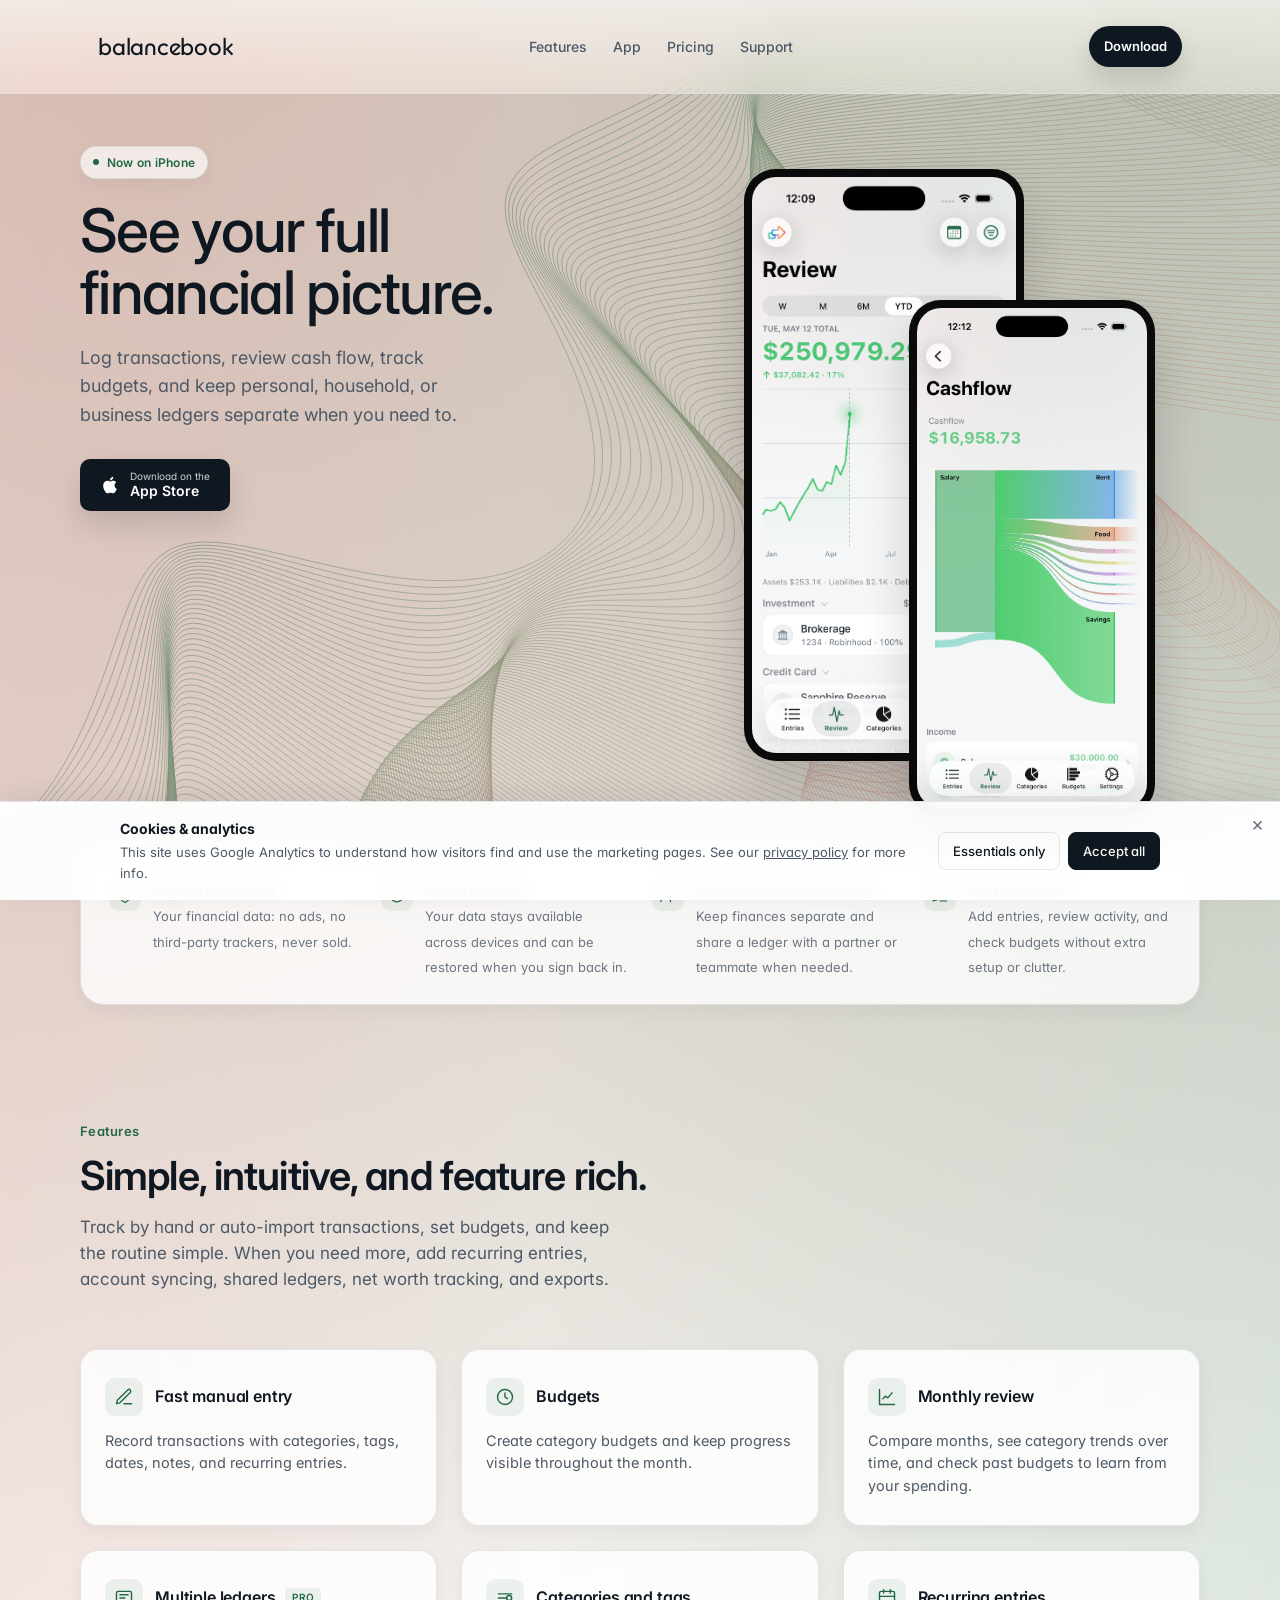
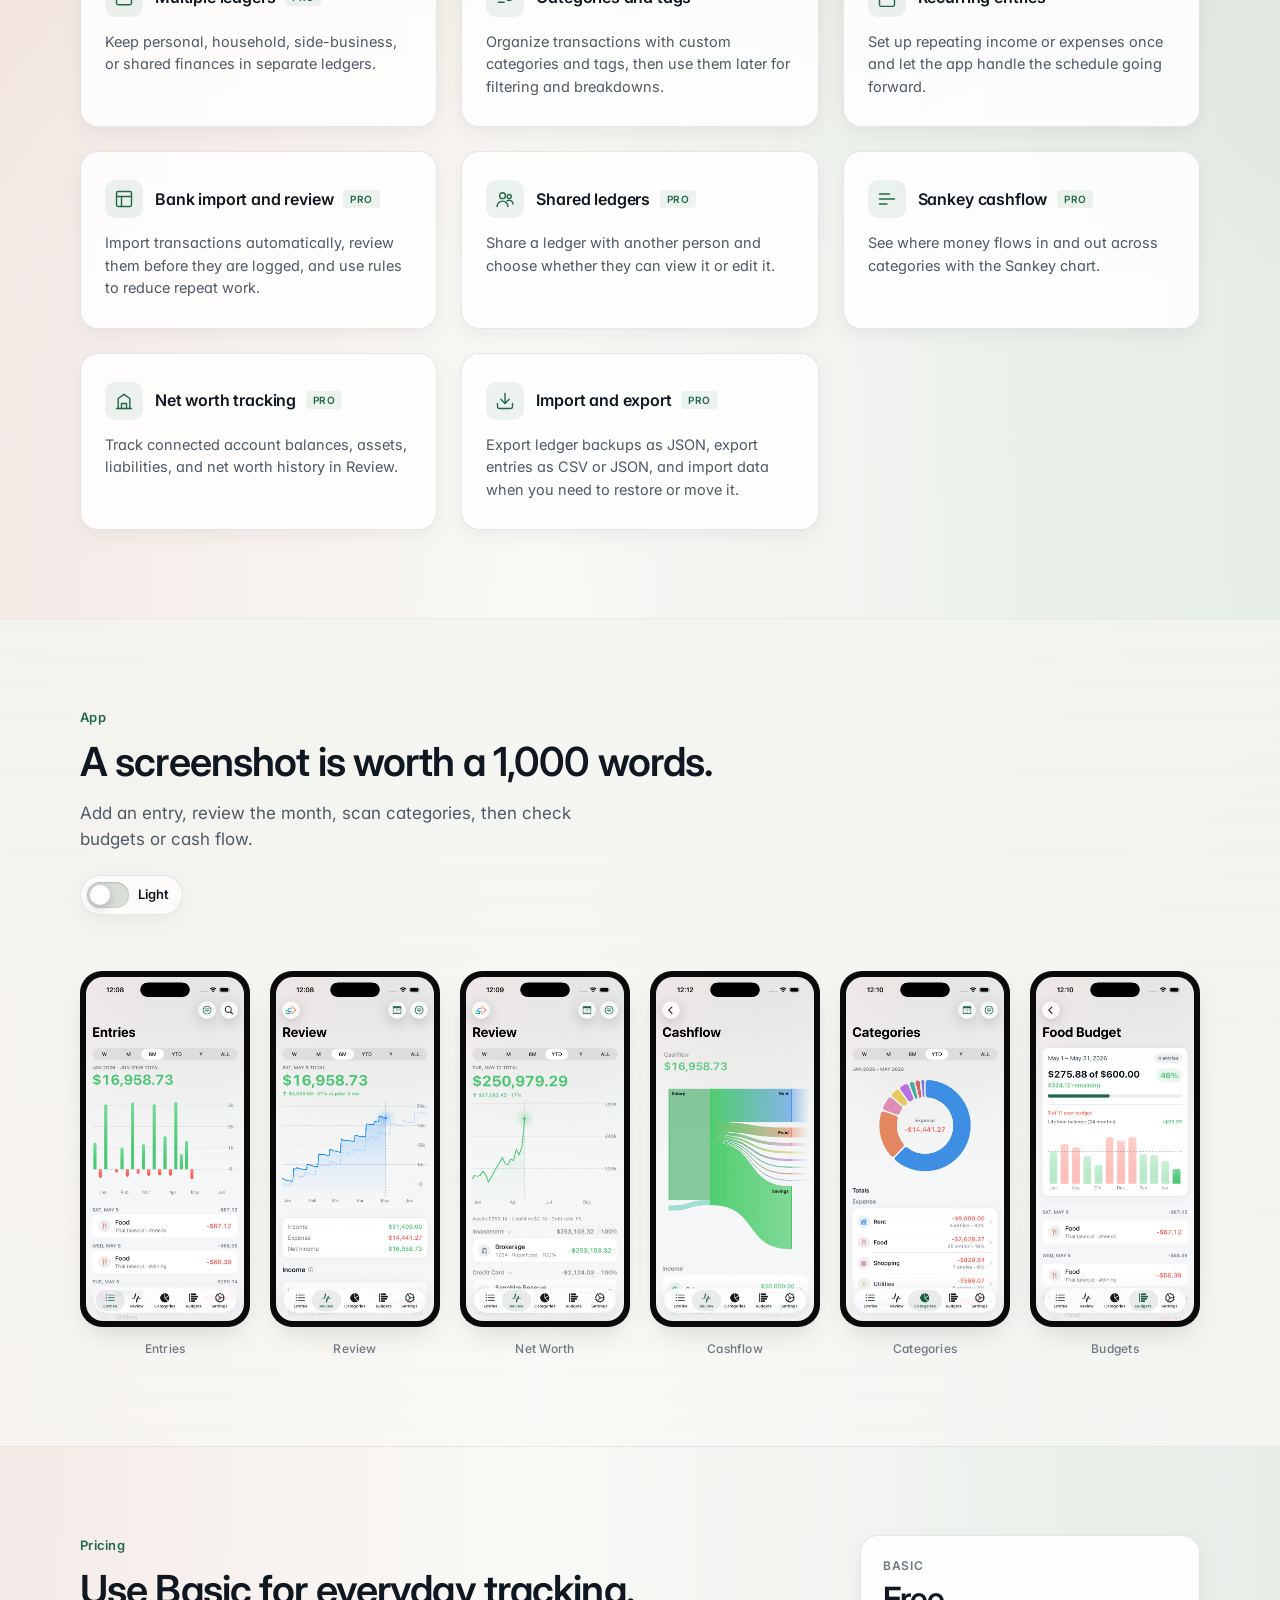
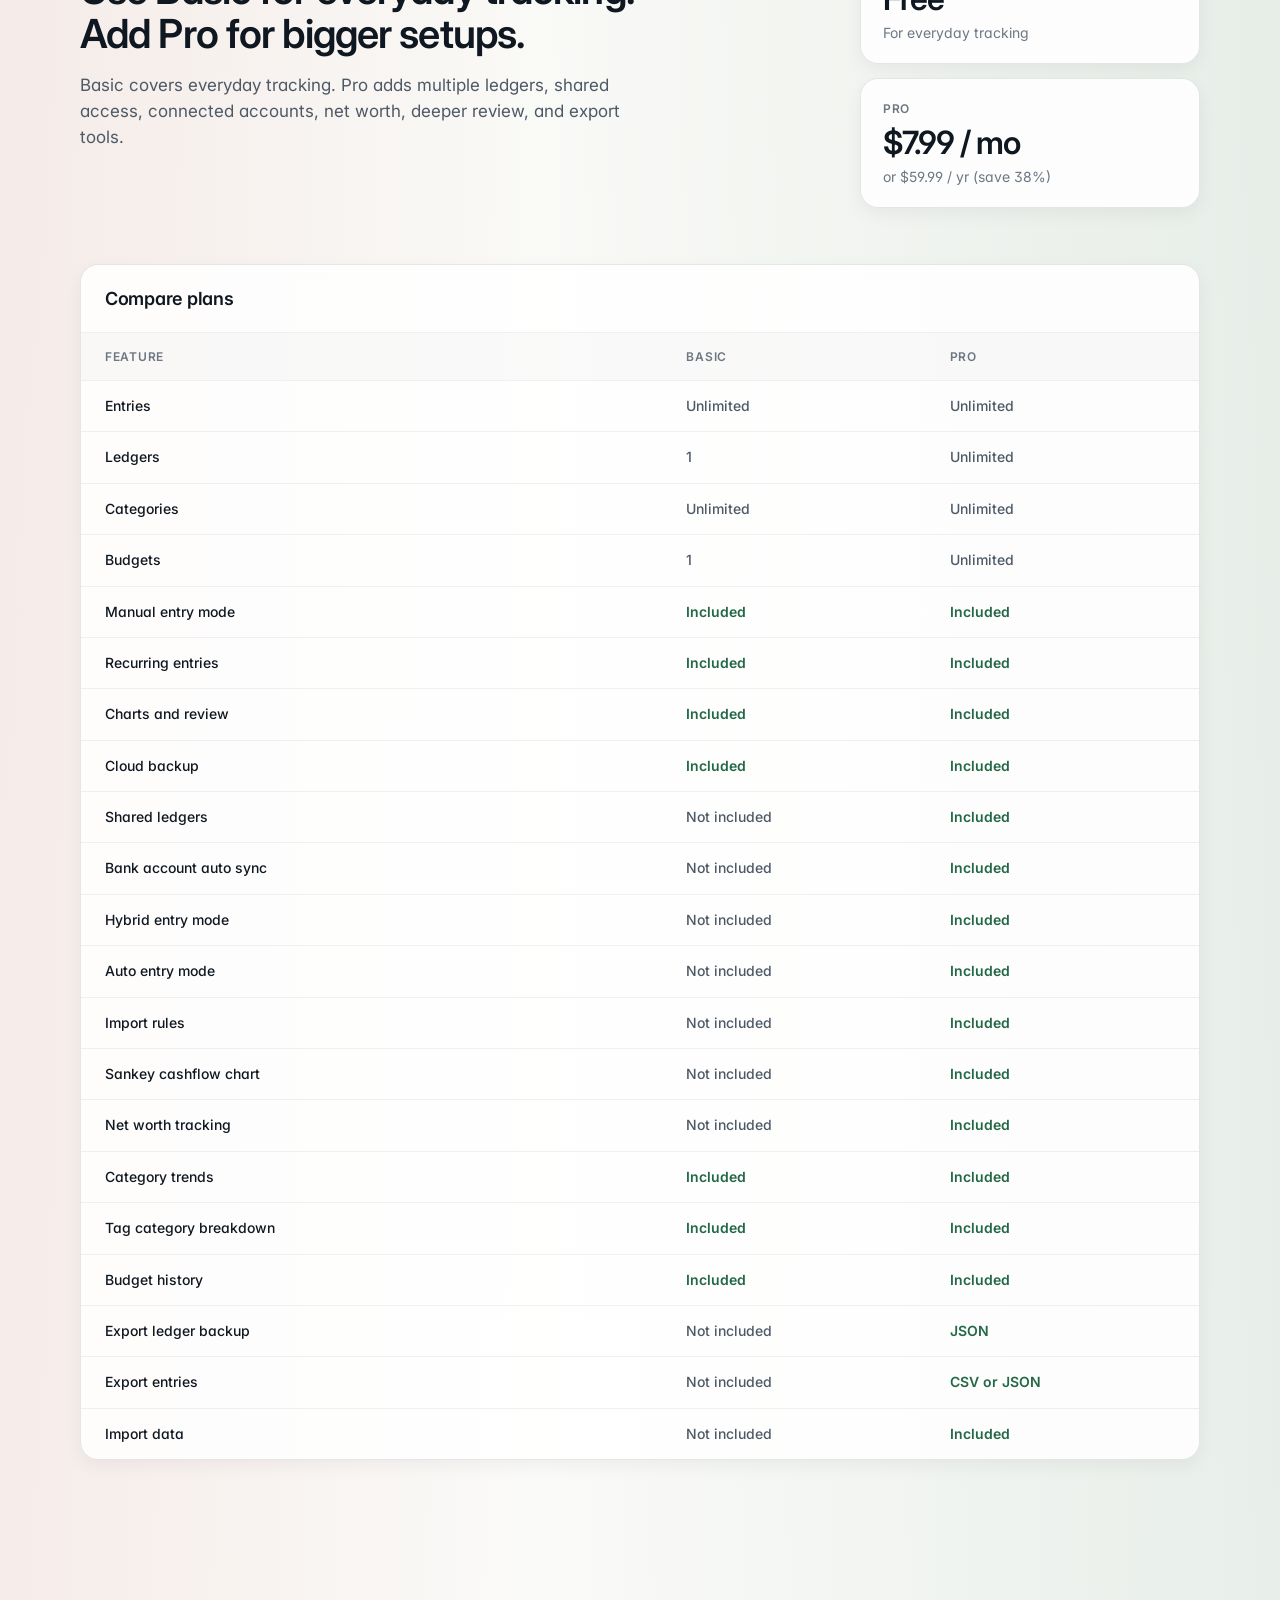
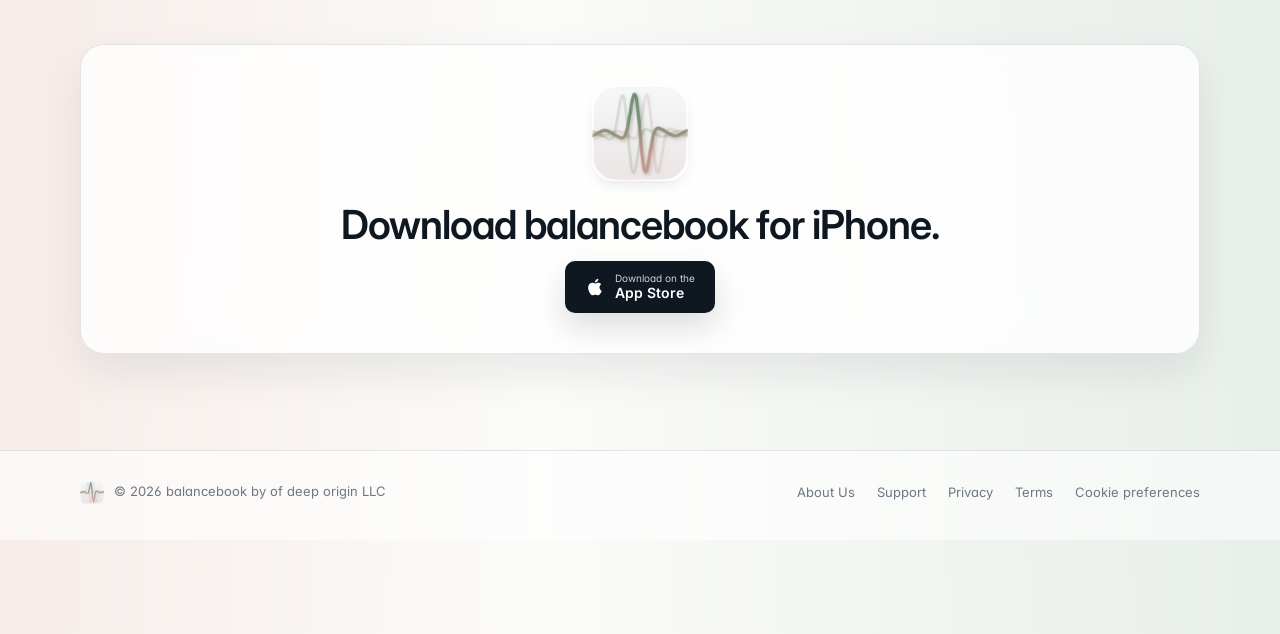
==== index.html @ 008aec04 "Discount label, open App Store in new tab, prevent lace compression" ====
<!DOCTYPE html>
<html lang="en">
<head>
  <!-- Google tag (gtag.js) -->
  <script async src="https://www.googletagmanager.com/gtag/js?id=G-QJ42V03KC6"></script>
  <script>
    window.dataLayer = window.dataLayer || [];
    function gtag(){dataLayer.push(arguments);}
    gtag('js', new Date());

    // Consent Mode v2 — default everything to denied. The cookie
    // banner (assets/js/consent.js) flips analytics_storage to
    // granted when the user accepts; until then GA4 only sends
    // cookieless pings. Prior accepts are read from localStorage so
    // the analytics fires on the same page load as the decision.
    gtag('consent', 'default', {
      'ad_storage': 'denied',
      'ad_user_data': 'denied',
      'ad_personalization': 'denied',
      'analytics_storage': 'denied',
      'wait_for_update': 500
    });
    try {
      if (localStorage.getItem('balancebookCookieConsent') === 'granted') {
        gtag('consent', 'update', { 'analytics_storage': 'granted' });
      }
    } catch (_) {}

    gtag('config', 'G-QJ42V03KC6');
  </script>
  <meta charset="UTF-8" />
  <meta name="viewport" content="width=device-width, initial-scale=1.0" />
  <title>balancebook — Personal finance tracker for iPhone</title>
  <link rel="icon" type="image/png" sizes="32x32" href="/favicon-32.png" />
  <link rel="apple-touch-icon" sizes="180x180" href="/apple-touch-icon.png" />
  <meta name="description" content="balancebook is a private, focused personal finance tracker for iPhone. Log entries, review the month, and stay on top of budgets without spreadsheets." />
  <meta name="theme-color" content="#f8f8f5" />
  <script>
    (function () {
      let mode = window.matchMedia('(prefers-color-scheme: dark)').matches ? 'dark' : 'light';
      try {
        const savedMode = window.sessionStorage.getItem('balancebookDisplayMode');
        if (savedMode === 'dark' || savedMode === 'light') mode = savedMode;
      } catch (_) {}
      try { window.localStorage.removeItem('balancebookDisplayMode'); } catch (_) {}
      document.documentElement.setAttribute('data-theme', mode);
      const themeColorMeta = document.querySelector('meta[name="theme-color"]');
      if (themeColorMeta) themeColorMeta.setAttribute('content', mode === 'dark' ? '#0d1217' : '#f8f8f5');
    }());
  </script>
  <link rel="preconnect" href="https://fonts.googleapis.com" />
  <link rel="preconnect" href="https://fonts.gstatic.com" crossorigin />
  <link href="https://fonts.googleapis.com/css2?family=Inter:wght@400;500;600;700&family=Outfit:wght@400;500;700&display=swap" rel="stylesheet" />
  <link rel="stylesheet" href="assets/css/site.css" />
  <style>
    .hero {
      padding: 52px 0 72px;
    }

    .hero-grid {
      display: grid;
      grid-template-columns: minmax(0, 1.05fr) minmax(0, 0.95fr);
      gap: 64px;
      align-items: start;
    }

    .eyebrow {
      display: inline-flex;
      align-items: center;
      gap: 8px;
      padding: 6px 12px;
      background: rgba(255, 255, 255, 0.68);
      color: var(--accent);
      border: 1px solid rgba(35, 104, 70, 0.12);
      border-radius: 999px;
      font-size: 12px;
      font-weight: 600;
      letter-spacing: 0.02em;
      margin-bottom: 20px;
      box-shadow: var(--shadow-sm);
    }

    .eyebrow::before {
      content: "";
      width: 6px;
      height: 6px;
      border-radius: 50%;
      background: var(--accent);
    }

    .hero h1 {
      font-size: clamp(40px, 5.5vw, 60px);
      line-height: 1.04;
      letter-spacing: -0.028em;
      font-weight: 500;
      color: var(--ink);
      margin-bottom: 20px;
      max-width: 12ch;
    }

    .hero p {
      font-size: 18px;
      line-height: 1.58;
      color: var(--body);
      max-width: 37ch;
      margin-bottom: 30px;
    }

    .hero-actions {
      display: flex;
      align-items: center;
      gap: 16px;
      flex-wrap: wrap;
      margin-bottom: 18px;
    }

    .btn-appstore {
      display: inline-flex;
      align-items: center;
      gap: 10px;
      padding: 12px 20px;
      background: var(--ink);
      color: #fff;
      border-radius: 10px;
      font-weight: 500;
      box-shadow: 0 14px 30px rgba(15, 23, 32, 0.14);
      transition: background 0.15s ease, transform 0.15s ease;
    }

    .btn-appstore:hover {
      background: #1b2430;
      transform: translateY(-1px);
    }

    .btn-appstore-text {
      display: flex;
      flex-direction: column;
      line-height: 1.15;
      text-align: left;
    }

    .btn-appstore-text small { font-size: 10px; font-weight: 400; opacity: 0.8; }
    .btn-appstore-text span { font-size: 14px; font-weight: 600; }

    .hero-visual {
      position: relative;
      display: flex;
      justify-content: center;
      align-items: center;
    }

    .hero-stack {
      position: relative;
      width: min(560px, 100%);
      aspect-ratio: 1 / 1.14;
      margin: 0 auto;
    }

    .hero-card {
      position: absolute;
      background: rgba(255, 255, 255, 0.78);
      border: 1px solid rgba(15, 23, 32, 0.08);
      border-radius: 16px;
      backdrop-filter: blur(12px);
      -webkit-backdrop-filter: blur(12px);
      box-shadow: 0 18px 40px rgba(15, 23, 32, 0.09);
    }

    .shot {
      position: absolute;
      background: #0a0a0a;
      border-radius: 32px;
      padding: 8px;
      box-shadow: 0 26px 48px rgba(15, 23, 32, 0.18);
    }

    .shot img {
      width: 100%;
      border-radius: 24px;
    }

    .shot-main {
      width: 56%;
      left: 9%;
      top: 4%;
      z-index: 1;
      transform: none;
    }

    .shot-side {
      width: 49%;
      left: 42%;
      top: 27%;
      z-index: 2;
      right: auto;
      transform: none;
    }

    .trust {
      padding: 64px 0 28px;
    }

    .trust-shell {
      border: 1px solid var(--line);
      background: rgba(255, 255, 255, 0.78);
      border-radius: var(--radius-xl);
      box-shadow: var(--shadow-sm);
      padding: 24px 28px;
      backdrop-filter: blur(10px);
      -webkit-backdrop-filter: blur(10px);
    }

    .trust-grid {
      display: grid;
      grid-template-columns: repeat(4, 1fr);
      gap: 24px;
    }

    .trust-item {
      display: flex;
      align-items: flex-start;
      gap: 12px;
    }

    .trust-icon {
      flex-shrink: 0;
      width: 32px;
      height: 32px;
      display: inline-flex;
      align-items: center;
      justify-content: center;
      color: var(--accent);
      background: var(--accent-soft);
      border-radius: 10px;
    }

    .trust-text strong {
      display: block;
      font-size: 14px;
      font-weight: 600;
      color: var(--ink);
      margin-bottom: 2px;
    }

    .trust-text span {
      font-size: 13px;
      color: var(--muted);
      line-height: 1.45;
    }

    section { padding: 88px 0; }

    .section-head {
      margin-bottom: 56px;
      max-width: 720px;
    }

    .pricing-head {
      max-width: none;
      display: grid;
      grid-template-columns: minmax(0, 1fr) 340px;
      gap: 32px;
      align-items: start;
    }

    .pricing-summary {
      display: grid;
      gap: 14px;
    }

    .pricing-summary-card {
      padding: 20px 22px;
      background: rgba(255, 255, 255, 0.84);
      border: 1px solid var(--line);
      border-radius: var(--radius-lg);
      box-shadow: var(--shadow-sm);
    }

    .pricing-summary-label {
      display: block;
      font-size: 12px;
      letter-spacing: 0.06em;
      text-transform: uppercase;
      color: var(--muted);
      font-weight: 600;
      margin-bottom: 8px;
    }

    .pricing-summary-price {
      display: block;
      font-size: 32px;
      line-height: 1;
      letter-spacing: -0.03em;
      color: var(--ink);
      font-weight: 600;
      margin-bottom: 8px;
    }

    .pricing-summary-note {
      display: block;
      font-size: 14px;
      color: var(--muted);
      line-height: 1.45;
    }

    .section-eyebrow {
      font-size: 13px;
      font-weight: 600;
      color: var(--accent);
      letter-spacing: 0.02em;
      margin-bottom: 12px;
    }

    .section-title {
      font-size: clamp(28px, 3.5vw, 40px);
      line-height: 1.1;
      letter-spacing: -0.022em;
      font-weight: 600;
      color: var(--ink);
      margin-bottom: 16px;
      max-width: 24ch;
    }

    .section-lede {
      font-size: 17px;
      color: var(--body);
      max-width: 50ch;
      line-height: 1.55;
    }

    .features-grid {
      display: grid;
      grid-template-columns: repeat(3, 1fr);
      gap: 24px;
    }

    .feature {
      padding: 28px 24px;
      background: rgba(255, 255, 255, 0.84);
      border: 1px solid var(--line);
      border-radius: var(--radius-lg);
      box-shadow: var(--shadow-sm);
      transition: border-color 0.15s ease, box-shadow 0.15s ease, transform 0.15s ease;
    }

    .feature:hover {
      border-color: rgba(15, 23, 32, 0.14);
      box-shadow: 0 10px 26px rgba(15, 23, 32, 0.08);
      transform: translateY(-2px);
    }

    .feature-head {
      display: flex;
      align-items: center;
      gap: 12px;
      margin-bottom: 14px;
    }

    .feature-icon {
      width: 38px;
      height: 38px;
      border-radius: 10px;
      background: var(--accent-soft);
      color: var(--accent);
      display: inline-flex;
      align-items: center;
      justify-content: center;
      flex: 0 0 auto;
    }

    .feature h3 {
      font-size: 16px;
      font-weight: 600;
      color: var(--ink);
      letter-spacing: -0.01em;
    }

    .feature p {
      font-size: 14.5px;
      color: var(--body);
      line-height: 1.55;
    }

    .pro-tag {
      display: inline-block;
      margin-left: 6px;
      padding: 1px 7px;
      font-size: 10px;
      font-weight: 600;
      letter-spacing: 0.04em;
      text-transform: uppercase;
      color: var(--accent);
      background: var(--accent-soft);
      border-radius: 4px;
      vertical-align: 2px;
    }

    .screenshots {
      background: linear-gradient(180deg, rgba(243, 244, 239, 0.82), rgba(248, 248, 245, 0.7));
      border-top: 1px solid var(--line-soft);
      border-bottom: 1px solid var(--line-soft);
    }

    .screens-head {
      max-width: 720px;
    }

    .screens-head .section-title {
      max-width: none;
      white-space: nowrap;
    }

    @media (max-width: 600px) {
      .screens-head .section-title { white-space: normal; }
    }

    .screenshot-mode-toggle {
      display: inline-flex;
      align-items: center;
      gap: 9px;
      padding: 6px 10px 6px 6px;
      border: 1px solid var(--line);
      border-radius: 999px;
      background: rgba(255, 255, 255, 0.64);
      box-shadow: var(--shadow-sm);
      cursor: pointer;
      user-select: none;
      margin-top: 22px;
    }

    .screenshot-mode-toggle input {
      position: absolute;
      width: 1px;
      height: 1px;
      opacity: 0;
      pointer-events: none;
    }

    .screenshot-mode-current {
      min-width: 34px;
      color: var(--muted);
      font-size: 13px;
      font-weight: 600;
      line-height: 1;
      transition: color 0.15s ease;
    }

    .screenshot-mode-toggle[data-active-mode="light"] .screenshot-mode-current,
    .screenshot-mode-toggle[data-active-mode="dark"] .screenshot-mode-current {
      color: var(--ink);
    }

    .screenshot-mode-switch {
      position: relative;
      width: 42px;
      height: 26px;
      border-radius: 999px;
      background: #d8ded8;
      box-shadow:
        inset 0 1px 2px rgba(15, 23, 32, 0.12),
        inset 0 0 0 1px rgba(15, 23, 32, 0.06);
      transition: background 0.18s ease;
    }

    .screenshot-mode-switch::after {
      content: "";
      position: absolute;
      top: 3px;
      left: 3px;
      width: 20px;
      height: 20px;
      border-radius: 50%;
      background: #ffffff;
      box-shadow: 0 3px 8px rgba(15, 23, 32, 0.22);
      transition: transform 0.18s cubic-bezier(0.2, 0.8, 0.2, 1);
    }

    .screenshot-mode-toggle input:checked + .screenshot-mode-switch {
      background: #236846;
    }

    .screenshot-mode-toggle input:checked + .screenshot-mode-switch::after {
      transform: translateX(16px);
    }

    .screenshot-mode-toggle input:focus-visible + .screenshot-mode-switch {
      outline: 3px solid rgba(35, 104, 70, 0.24);
      outline-offset: 3px;
    }

    .screens-grid {
      display: grid;
      grid-template-columns: repeat(6, 1fr);
      gap: 20px;
    }

    .screen {
      display: flex;
      flex-direction: column;
      gap: 12px;
    }

    .screen-frame {
      border: none;
      background: #0a0a0a;
      border-radius: 22px;
      padding: 6px;
      box-shadow: 0 12px 28px -10px rgba(14, 17, 22, 0.18);
      cursor: zoom-in;
      transition: transform 0.15s ease, box-shadow 0.15s ease;
    }

    .screen-frame img {
      width: 100%;
      border-radius: 17px;
    }

    .screen-frame:hover {
      transform: translateY(-2px);
      box-shadow: 0 18px 34px -12px rgba(14, 17, 22, 0.24);
    }

    .screen-label {
      text-align: center;
      font-size: 12px;
      font-weight: 500;
      color: var(--muted);
      letter-spacing: 0.02em;
    }

    .pricing-compare {
      background: rgba(255, 255, 255, 0.84);
      border: 1px solid var(--line);
      border-radius: var(--radius-lg);
      box-shadow: var(--shadow-sm);
      overflow: hidden;
    }

    .pricing-compare-head {
      padding: 20px 24px 14px;
      border-bottom: 1px solid var(--line-soft);
    }

    .pricing-compare-head h3 {
      font-size: 18px;
      font-weight: 600;
      letter-spacing: -0.015em;
      color: var(--ink);
      margin-bottom: 4px;
    }

    .pricing-compare-head p {
      font-size: 14px;
      color: var(--muted);
    }

    .compare-table {
      width: 100%;
      border-collapse: collapse;
    }

    .compare-table th,
    .compare-table td {
      padding: 14px 24px;
      border-bottom: 1px solid var(--line-soft);
      text-align: left;
      vertical-align: middle;
      font-size: 14px;
    }

    .compare-table thead th {
      font-size: 12px;
      letter-spacing: 0.06em;
      text-transform: uppercase;
      color: var(--muted);
      font-weight: 600;
      background: rgba(255, 255, 255, 0.56);
    }

    .compare-table tbody tr:last-child td {
      border-bottom: none;
    }

    .compare-table td:first-child {
      color: var(--ink);
      font-weight: 500;
      width: 52%;
    }

    .compare-value {
      color: var(--body);
      font-weight: 500;
    }

    .compare-value.yes {
      color: var(--accent);
      font-weight: 600;
    }

    .cta {
      text-align: center;
      padding: 96px 0;
    }

    .lightbox {
      position: fixed;
      inset: 0;
      z-index: 300;
      display: none;
      align-items: center;
      justify-content: center;
      padding: 28px;
      background: rgba(15, 23, 32, 0.76);
      backdrop-filter: blur(12px);
      -webkit-backdrop-filter: blur(12px);
    }

    .lightbox.is-open {
      display: flex;
    }

    .lightbox-backdrop {
      position: absolute;
      inset: 0;
      border: none;
      background: transparent;
      cursor: zoom-out;
    }

    .lightbox-dialog {
      position: relative;
      z-index: 1;
      width: min(100%, 980px);
      display: flex;
      flex-direction: column;
      align-items: center;
    }

    .lightbox-close {
      position: absolute;
      top: -4px;
      right: -4px;
      width: 38px;
      height: 38px;
      border: none;
      border-radius: 999px;
      background: rgba(255, 255, 255, 0.9);
      color: var(--ink);
      font-size: 22px;
      line-height: 1;
      cursor: pointer;
      box-shadow: 0 10px 28px rgba(15, 23, 32, 0.18);
    }

    .lightbox-close:hover {
      background: #ffffff;
    }

    .lightbox-image-wrap {
      display: flex;
      justify-content: center;
      align-items: center;
    }

    .lightbox-image {
      width: auto;
      max-width: 100%;
      max-height: min(82vh, 980px);
      border-radius: 22px;
      box-shadow: 0 18px 42px rgba(15, 23, 32, 0.16);
      cursor: zoom-in;
      transition: transform 0.18s ease;
      transform-origin: center center;
    }

    .lightbox-image.is-zoomed {
      transform: scale(1.55);
      cursor: zoom-out;
    }

    .lightbox-caption {
      padding: 12px 4px 0;
      text-align: center;
      font-size: 14px;
      color: rgba(255, 255, 255, 0.82);
      font-weight: 500;
    }

    @media (prefers-color-scheme: dark) {
      nav {
        background: linear-gradient(180deg, rgba(12, 18, 24, 0.84), rgba(12, 18, 24, 0.5));
        border-bottom-color: rgba(255, 255, 255, 0.05);
      }

      .nav-cta,
      .btn-appstore {
        background: #0f1720;
        color: #ffffff;
      }

      .nav-cta:hover,
      .btn-appstore:hover {
        background: #1b2430;
      }

      .eyebrow,
      .trust-shell,
      .feature,
      .pricing-summary-card,
      .pricing-compare,
      .cta-panel {
        background: rgba(17, 24, 31, 0.84);
        border-color: rgba(255, 255, 255, 0.08);
      }

      .trust-icon,
      .feature-icon {
        background: rgba(106, 187, 142, 0.12);
      }

      .screenshots {
        background: linear-gradient(180deg, rgba(17, 24, 31, 0.86), rgba(13, 18, 23, 0.7));
      }

      .screenshot-mode-toggle {
        background: rgba(17, 24, 31, 0.9);
        border-color: rgba(255, 255, 255, 0.08);
      }

      .screenshot-mode-switch {
        background: #2b3742;
        box-shadow:
          inset 0 1px 2px rgba(0, 0, 0, 0.24),
          inset 0 0 0 1px rgba(255, 255, 255, 0.05);
      }

      .pricing-compare-head {
        border-bottom-color: rgba(255, 255, 255, 0.06);
      }

      .compare-table thead th,
      .compare-price-row td {
        background: rgba(255, 255, 255, 0.02);
      }

      .compare-table th,
      .compare-table td {
        border-bottom-color: rgba(255, 255, 255, 0.06);
      }

      .compare-value {
        color: var(--body);
      }

      .compare-value.yes {
        color: #8ad0a7;
      }

      .cta-panel {
        background: linear-gradient(180deg, rgba(22, 30, 38, 0.9), rgba(16, 22, 29, 0.88));
        border-color: rgba(255, 255, 255, 0.08);
      }

      .cta img {
        box-shadow: 0 10px 24px rgba(0, 0, 0, 0.3);
      }

      .cta p {
        color: var(--body);
      }

      footer {
        background: rgba(10, 15, 20, 0.78);
        border-top-color: rgba(255, 255, 255, 0.06);
      }

      .footer-brand,
      .footer-links a {
        color: var(--muted);
      }

      .lightbox {
        background: rgba(4, 8, 12, 0.84);
      }

      .lightbox-close {
        background: rgba(255, 255, 255, 0.92);
        color: #11161c;
      }
    }

    .cta-panel {
      padding: 40px 24px;
      background: rgba(255, 255, 255, 0.78);
      border: 1px solid var(--line);
      border-radius: var(--radius-xl);
      box-shadow: var(--shadow-md);
      backdrop-filter: blur(10px);
      -webkit-backdrop-filter: blur(10px);
    }

    .cta img {
      width: 96px;
      height: 96px;
      border-radius: 21px;
      margin: 0 auto 22px;
      box-shadow: 0 6px 16px -6px rgba(14, 17, 22, 0.14);
    }

    .cta h2 {
      font-size: clamp(28px, 4vw, 40px);
      line-height: 1.1;
      letter-spacing: -0.025em;
      font-weight: 600;
      margin-bottom: 14px;
    }

    .cta p {
      font-size: 17px;
      color: var(--body);
      margin-bottom: 30px;
    }

    @media (prefers-color-scheme: dark) {
      nav {
        background: linear-gradient(180deg, rgba(12, 18, 24, 0.84), rgba(12, 18, 24, 0.5));
        border-bottom-color: rgba(255, 255, 255, 0.05);
      }

      .eyebrow,
      .trust-shell,
      .feature,
      .pricing-summary-card,
      .pricing-compare,
      .cta-panel {
        background: rgba(17, 24, 31, 0.9);
        border-color: rgba(255, 255, 255, 0.08);
      }

      .trust-icon,
      .feature-icon {
        background: rgba(106, 187, 142, 0.12);
      }

      .screenshots {
        background: linear-gradient(180deg, rgba(17, 24, 31, 0.86), rgba(13, 18, 23, 0.7));
      }

      .pricing-compare-head {
        border-bottom-color: rgba(255, 255, 255, 0.06);
      }

      .compare-table thead th,
      .compare-price-row td {
        background: rgba(255, 255, 255, 0.02);
      }

      .compare-table th,
      .compare-table td {
        border-bottom-color: rgba(255, 255, 255, 0.06);
      }

      .compare-value {
        color: var(--body);
      }

      .compare-value.yes {
        color: #8ad0a7;
      }

      .cta-panel {
        background: linear-gradient(180deg, rgba(22, 30, 38, 0.94), rgba(16, 22, 29, 0.92));
        border-color: rgba(255, 255, 255, 0.08);
      }

      .cta img {
        box-shadow: 0 10px 24px rgba(0, 0, 0, 0.3);
      }

      .cta p {
        color: var(--body);
      }

      footer {
        background: rgba(10, 15, 20, 0.78);
        border-top-color: rgba(255, 255, 255, 0.06);
      }

      .footer-brand,
      .footer-links a {
        color: var(--muted);
      }

      .lightbox {
        background: rgba(4, 8, 12, 0.84);
      }

      .lightbox-close {
        background: rgba(255, 255, 255, 0.92);
        color: #11161c;
      }
    }

    :root[data-theme="light"] .eyebrow {
      background: rgba(255, 255, 255, 0.68);
      border-color: rgba(35, 104, 70, 0.12);
    }

    :root[data-theme="light"] .btn-appstore {
      background: #0f1720;
      color: #ffffff;
    }

    :root[data-theme="light"] .btn-appstore:hover {
      background: #1b2430;
    }

    :root[data-theme="dark"] .btn-appstore {
      background: #0f1720;
      color: #ffffff;
    }

    :root[data-theme="dark"] .btn-appstore:hover {
      background: #1b2430;
    }

    :root[data-theme="light"] .trust-shell,
    :root[data-theme="light"] .cta-panel {
      background: rgba(255, 255, 255, 0.78);
      border-color: var(--line);
    }

    :root[data-theme="light"] .feature,
    :root[data-theme="light"] .pricing-summary-card,
    :root[data-theme="light"] .pricing-compare {
      background: rgba(255, 255, 255, 0.84);
      border-color: var(--line);
    }

    :root[data-theme="dark"] .eyebrow,
    :root[data-theme="dark"] .trust-shell,
    :root[data-theme="dark"] .feature,
    :root[data-theme="dark"] .pricing-summary-card,
    :root[data-theme="dark"] .pricing-compare,
    :root[data-theme="dark"] .cta-panel {
      background: rgba(17, 24, 31, 0.9);
      border-color: rgba(255, 255, 255, 0.08);
    }

    :root[data-theme="dark"] .trust-icon,
    :root[data-theme="dark"] .feature-icon {
      background: rgba(106, 187, 142, 0.12);
    }

    :root[data-theme="light"] .screenshots {
      background: linear-gradient(180deg, rgba(243, 244, 239, 0.82), rgba(248, 248, 245, 0.7));
    }

    :root[data-theme="dark"] .screenshots {
      background: linear-gradient(180deg, rgba(17, 24, 31, 0.86), rgba(13, 18, 23, 0.7));
    }

    :root[data-theme="light"] .screenshot-mode-toggle {
      background: rgba(255, 255, 255, 0.64);
      border-color: var(--line);
    }

    :root[data-theme="dark"] .screenshot-mode-toggle {
      background: rgba(17, 24, 31, 0.9);
      border-color: rgba(255, 255, 255, 0.08);
    }

    :root[data-theme="light"] .screenshot-mode-switch {
      background: #d8ded8;
      box-shadow:
        inset 0 1px 2px rgba(15, 23, 32, 0.12),
        inset 0 0 0 1px rgba(15, 23, 32, 0.06);
    }

    :root[data-theme="dark"] .screenshot-mode-switch {
      background: #2b3742;
      box-shadow:
        inset 0 1px 2px rgba(0, 0, 0, 0.24),
        inset 0 0 0 1px rgba(255, 255, 255, 0.05);
    }

    :root[data-theme="dark"] .screenshot-mode-toggle input:checked + .screenshot-mode-switch,
    :root[data-theme="light"] .screenshot-mode-toggle input:checked + .screenshot-mode-switch {
      background: #236846;
    }

    :root[data-theme="light"] .pricing-compare-head {
      border-bottom-color: var(--line-soft);
    }

    :root[data-theme="dark"] .pricing-compare-head {
      border-bottom-color: rgba(255, 255, 255, 0.06);
    }

    :root[data-theme="light"] .compare-table thead th,
    :root[data-theme="light"] .compare-price-row td {
      background: rgba(15, 23, 32, 0.02);
    }

    :root[data-theme="dark"] .compare-table thead th,
    :root[data-theme="dark"] .compare-price-row td {
      background: rgba(255, 255, 255, 0.02);
    }

    :root[data-theme="light"] .compare-table th,
    :root[data-theme="light"] .compare-table td {
      border-bottom-color: var(--line-soft);
    }

    :root[data-theme="dark"] .compare-table th,
    :root[data-theme="dark"] .compare-table td {
      border-bottom-color: rgba(255, 255, 255, 0.06);
    }

    :root[data-theme="dark"] .compare-value.yes {
      color: #8ad0a7;
    }

    :root[data-theme="light"] .cta-panel {
      background: rgba(255, 255, 255, 0.78);
      border-color: var(--line);
    }

    :root[data-theme="dark"] .cta-panel {
      background: linear-gradient(180deg, rgba(22, 30, 38, 0.94), rgba(16, 22, 29, 0.92));
      border-color: rgba(255, 255, 255, 0.08);
    }

    :root[data-theme="light"] .cta img {
      box-shadow: 0 6px 16px -6px rgba(14, 17, 22, 0.14);
    }

    :root[data-theme="dark"] .cta img {
      box-shadow: 0 10px 24px rgba(0, 0, 0, 0.3);
    }

    :root[data-theme="light"] .lightbox {
      background: rgba(15, 23, 32, 0.76);
    }

    :root[data-theme="dark"] .lightbox {
      background: rgba(4, 8, 12, 0.84);
    }

    :root[data-theme="light"] .lightbox-close {
      background: rgba(255, 255, 255, 0.9);
      color: var(--ink);
    }

    :root[data-theme="dark"] .lightbox-close {
      background: rgba(255, 255, 255, 0.92);
      color: #11161c;
    }

    @media (max-width: 960px) {
      .hero { padding: 48px 0; }
      .hero-grid { grid-template-columns: 1fr; gap: 64px; }
      .hero h1, .hero p { max-width: none; }
      .hero-visual { order: -1; }
      .hero-stack {
        width: min(540px, 100%);
        aspect-ratio: 1 / 1.3;
      }
      .trust { padding-top: 40px; }
      .trust-grid { grid-template-columns: repeat(2, 1fr); gap: 20px; }
      .features-grid { grid-template-columns: repeat(2, 1fr); }
      .screens-grid { grid-template-columns: repeat(3, 1fr); }
      .pricing-head { grid-template-columns: 1fr; }
      section { padding: 64px 0; }
    }

    @media (max-width: 560px) {
      nav { padding: 12px 0; }
      .nav-inner { padding: 10px 14px; }
      .nav-links { display: none; }
      .hero-stack {
        width: min(392px, 100%);
        aspect-ratio: 1 / 1.28;
      }
      .trust { padding-top: 20px; }
      .screenshot-mode-toggle { width: 100%; justify-content: space-between; }
      .features-grid { grid-template-columns: 1fr; }
      .screens-grid { grid-template-columns: repeat(2, 1fr); }
      .trust-grid { grid-template-columns: 1fr; }
      .compare-table th,
      .compare-table td { padding: 12px 14px; }
      .footer-inner { flex-direction: column; align-items: flex-start; }
    }

    /* ---- Guilloché lace backdrop (port of design "Lace Refined" V1:
            wide-sweep trochoid R=1600 r=71 d=360 71 turns,
            anchored TL with medium radial fade toward BR) ---- */
  </style>
</head>
<body>
  <div class="lace-backdrop" aria-hidden="true">
    <div class="lace-backdrop__ink"></div>
  </div>
  <script src="assets/js/site.js"></script>
  <nav>
    <div class="nav-inner">
      <a class="brand" href="/">
        balancebook
      </a>
      <ul class="nav-links">
        <li><a href="#features">Features</a></li>
        <li><a href="#screens">App</a></li>
        <li><a href="#pricing">Pricing</a></li>
        <li><a href="support.html">Support</a></li>
      </ul>
      <a class="nav-cta" href="https://apps.apple.com/app/id6760606996" target="_blank" rel="noopener noreferrer">Download</a>
    </div>
  </nav>

  <header class="hero">
    <div class="shell hero-grid">
      <div>
        <div class="eyebrow">Now on iPhone</div>
        <h1>See your full financial picture.</h1>
        <p>Log transactions, review cash flow, track budgets, and keep personal, household, or business ledgers separate when you need to.</p>
        <div class="hero-actions">
          <a href="https://apps.apple.com/app/id6760606996" class="btn-appstore" target="_blank" rel="noopener noreferrer">
            <svg width="20" height="20" viewBox="0 0 24 24" fill="currentColor" aria-hidden="true"><path d="M18.71 19.5c-.83 1.24-1.71 2.45-3.05 2.47-1.34.03-1.77-.79-3.29-.79-1.53 0-2 .77-3.27.82-1.31.05-2.3-1.32-3.14-2.53C4.25 17 2.94 12.45 4.7 9.39c.87-1.52 2.43-2.48 4.12-2.51 1.28-.02 2.5.87 3.29.87.78 0 2.26-1.07 3.8-.91.65.03 2.47.26 3.64 1.98-.09.06-2.17 1.28-2.15 3.81.03 3.02 2.65 4.03 2.68 4.04-.03.07-.42 1.44-1.38 2.83M13 3.5c.73-.83 1.94-1.46 2.94-1.5.13 1.17-.34 2.35-1.04 3.19-.69.85-1.83 1.51-2.95 1.42-.15-1.15.41-2.35 1.05-3.11z"/></svg>
            <span class="btn-appstore-text">
              <small>Download on the</small>
              <span>App Store</span>
            </span>
          </a>
        </div>
      </div>

      <div class="hero-visual">
        <div class="hero-stack">
          <div class="shot shot-main">
            <img src="assets/Simulator Screenshot - iPhone 17 Pro - 2026-05-12 at 00.07.16.png" alt="balancebook net worth screen" loading="eager" data-theme-image data-light-src="assets/Simulator Screenshot - iPhone 17 Pro - 2026-05-12 at 00.09.14.png" data-dark-src="assets/Simulator Screenshot - iPhone 17 Pro - 2026-05-12 at 00.07.16.png" />
          </div>

          <div class="shot shot-side">
            <img src="assets/Simulator Screenshot - iPhone 17 Pro - 2026-05-12 at 00.07.31.png" alt="balancebook Sankey cashflow screen" loading="lazy" data-theme-image data-light-src="assets/Simulator Screenshot - iPhone 17 Pro - 2026-05-12 at 00.12.47.png" data-dark-src="assets/Simulator Screenshot - iPhone 17 Pro - 2026-05-12 at 00.07.31.png" />
          </div>
        </div>
      </div>
    </div>
  </header>

  <section class="trust">
    <div class="shell trust-shell">
      <div class="trust-grid">
        <div class="trust-item">
          <span class="trust-icon" aria-hidden="true">
            <svg width="18" height="18" viewBox="0 0 24 24" fill="none" stroke="currentColor" stroke-width="1.6" stroke-linecap="round" stroke-linejoin="round"><path d="M12 22s8-4 8-10V5l-8-3-8 3v7c0 6 8 10 8 10Z"/></svg>
          </span>
          <span class="trust-text">
            <strong>Private by default</strong>
            <span>Your financial data: no ads, no third-party trackers, never sold.</span>
          </span>
        </div>
        <div class="trust-item">
          <span class="trust-icon" aria-hidden="true">
            <svg width="18" height="18" viewBox="0 0 24 24" fill="none" stroke="currentColor" stroke-width="1.6" stroke-linecap="round" stroke-linejoin="round"><path d="M21 12a9 9 0 1 1-3-6.7"/><path d="M21 4v5h-5"/></svg>
          </span>
          <span class="trust-text">
            <strong>Cloud backup</strong>
            <span>Your data stays available across devices and can be restored when you sign back in.</span>
          </span>
        </div>
        <div class="trust-item">
          <span class="trust-icon" aria-hidden="true">
            <svg width="18" height="18" viewBox="0 0 24 24" fill="none" stroke="currentColor" stroke-width="1.6" stroke-linecap="round" stroke-linejoin="round"><circle cx="9" cy="8" r="3.5"/><path d="M2.5 21a6.5 6.5 0 0 1 13 0"/><circle cx="17" cy="9" r="2.5"/><path d="M21.5 18a4.5 4.5 0 0 0-7-3.7"/></svg>
          </span>
          <span class="trust-text">
            <strong>Multi-ledger and sharing</strong>
            <span>Keep finances separate and share a ledger with a partner or teammate when needed.</span>
          </span>
        </div>
        <div class="trust-item">
          <span class="trust-icon" aria-hidden="true">
            <svg width="18" height="18" viewBox="0 0 24 24" fill="none" stroke="currentColor" stroke-width="1.6" stroke-linecap="round" stroke-linejoin="round"><path d="M12 20h9"/><path d="M16.5 3.5a2.1 2.1 0 0 1 3 3L7 19l-4 1 1-4Z"/></svg>
          </span>
          <span class="trust-text">
            <strong>Fast daily use</strong>
            <span>Add entries, review activity, and check budgets without extra setup or clutter.</span>
          </span>
        </div>
      </div>
    </div>
  </section>

  <section id="features">
    <div class="shell">
      <div class="section-head">
        <div class="section-eyebrow">Features</div>
        <h2 class="section-title">Simple, intuitive, and feature rich.</h2>
        <p class="section-lede">Track by hand or auto-import transactions, set budgets, and keep the routine simple. When you need more, add recurring entries, account syncing, shared ledgers, net worth tracking, and exports.</p>
      </div>

      <div class="features-grid">
        <article class="feature">
          <div class="feature-head">
            <span class="feature-icon" aria-hidden="true">
              <svg width="20" height="20" viewBox="0 0 24 24" fill="none" stroke="currentColor" stroke-width="1.7" stroke-linecap="round" stroke-linejoin="round"><path d="M12 20h9"/><path d="M16.5 3.5a2.1 2.1 0 0 1 3 3L7 19l-4 1 1-4Z"/></svg>
            </span>
            <h3>Fast manual entry</h3>
          </div>
          <p>Record transactions with categories, tags, dates, notes, and recurring entries.</p>
        </article>

        <article class="feature">
          <div class="feature-head">
            <span class="feature-icon" aria-hidden="true">
              <svg width="20" height="20" viewBox="0 0 24 24" fill="none" stroke="currentColor" stroke-width="1.7" stroke-linecap="round" stroke-linejoin="round"><circle cx="12" cy="12" r="9"/><path d="M12 7v5l3 2"/></svg>
            </span>
            <h3>Budgets</h3>
          </div>
          <p>Create category budgets and keep progress visible throughout the month.</p>
        </article>

        <article class="feature">
          <div class="feature-head">
            <span class="feature-icon" aria-hidden="true">
              <svg width="20" height="20" viewBox="0 0 24 24" fill="none" stroke="currentColor" stroke-width="1.7" stroke-linecap="round" stroke-linejoin="round"><path d="M3 3v18h18"/><path d="m7 14 3-3 3 2 5-6"/></svg>
            </span>
            <h3>Monthly review</h3>
          </div>
          <p>Compare months, see category trends over time, and check past budgets to learn from your spending.</p>
        </article>

        <article class="feature">
          <div class="feature-head">
            <span class="feature-icon" aria-hidden="true">
              <svg width="20" height="20" viewBox="0 0 24 24" fill="none" stroke="currentColor" stroke-width="1.7" stroke-linecap="round" stroke-linejoin="round"><rect x="3" y="4" width="18" height="16" rx="2"/><path d="M7 8h10"/><path d="M7 12h6"/></svg>
            </span>
            <h3>Multiple ledgers <span class="pro-tag">Pro</span></h3>
          </div>
          <p>Keep personal, household, side-business, or shared finances in separate ledgers.</p>
        </article>

        <article class="feature">
          <div class="feature-head">
            <span class="feature-icon" aria-hidden="true">
              <svg width="20" height="20" viewBox="0 0 24 24" fill="none" stroke="currentColor" stroke-width="1.7" stroke-linecap="round" stroke-linejoin="round"><path d="M4 7h16"/><path d="M4 12h10"/><path d="M4 17h7"/><circle cx="17" cy="12" r="3"/></svg>
            </span>
            <h3>Categories and tags</h3>
          </div>
          <p>Organize transactions with custom categories and tags, then use them later for filtering and breakdowns.</p>
        </article>

        <article class="feature">
          <div class="feature-head">
            <span class="feature-icon" aria-hidden="true">
              <svg width="20" height="20" viewBox="0 0 24 24" fill="none" stroke="currentColor" stroke-width="1.7" stroke-linecap="round" stroke-linejoin="round"><path d="M8 2v4"/><path d="M16 2v4"/><rect x="3" y="4" width="18" height="18" rx="2"/><path d="M3 10h18"/></svg>
            </span>
            <h3>Recurring entries</h3>
          </div>
          <p>Set up repeating income or expenses once and let the app handle the schedule going forward.</p>
        </article>

        <article class="feature">
          <div class="feature-head">
            <span class="feature-icon" aria-hidden="true">
              <svg width="20" height="20" viewBox="0 0 24 24" fill="none" stroke="currentColor" stroke-width="1.7" stroke-linecap="round" stroke-linejoin="round"><rect x="3" y="3" width="18" height="18" rx="2"/><path d="M3 9h18"/><path d="M9 21V9"/></svg>
            </span>
            <h3>Bank import and review <span class="pro-tag">Pro</span></h3>
          </div>
          <p>Import transactions automatically, review them before they are logged, and use rules to reduce repeat work.</p>
        </article>

        <article class="feature">
          <div class="feature-head">
            <span class="feature-icon" aria-hidden="true">
              <svg width="20" height="20" viewBox="0 0 24 24" fill="none" stroke="currentColor" stroke-width="1.7" stroke-linecap="round" stroke-linejoin="round"><circle cx="9" cy="8" r="3.5"/><path d="M2.5 21a6.5 6.5 0 0 1 13 0"/><circle cx="17" cy="9" r="2.5"/><path d="M21.5 18a4.5 4.5 0 0 0-7-3.7"/></svg>
            </span>
            <h3>Shared ledgers <span class="pro-tag">Pro</span></h3>
          </div>
          <p>Share a ledger with another person and choose whether they can view it or edit it.</p>
        </article>

        <article class="feature">
          <div class="feature-head">
            <span class="feature-icon" aria-hidden="true">
              <svg width="20" height="20" viewBox="0 0 24 24" fill="none" stroke="currentColor" stroke-width="1.7" stroke-linecap="round" stroke-linejoin="round"><path d="M3 6h12"/><path d="M3 12h18"/><path d="M3 18h9"/></svg>
            </span>
            <h3>Sankey cashflow <span class="pro-tag">Pro</span></h3>
          </div>
          <p>See where money flows in and out across categories with the Sankey chart.</p>
        </article>

        <article class="feature">
          <div class="feature-head">
            <span class="feature-icon" aria-hidden="true">
              <svg width="20" height="20" viewBox="0 0 24 24" fill="none" stroke="currentColor" stroke-width="1.7" stroke-linecap="round" stroke-linejoin="round"><path d="M3 21h18"/><path d="M5 21V9l7-5 7 5v12"/><path d="M9 21v-6h6v6"/></svg>
            </span>
            <h3>Net worth tracking <span class="pro-tag">Pro</span></h3>
          </div>
          <p>Track connected account balances, assets, liabilities, and net worth history in Review.</p>
        </article>

        <article class="feature">
          <div class="feature-head">
            <span class="feature-icon" aria-hidden="true">
              <svg width="20" height="20" viewBox="0 0 24 24" fill="none" stroke="currentColor" stroke-width="1.7" stroke-linecap="round" stroke-linejoin="round"><path d="M21 15v4a2 2 0 0 1-2 2H5a2 2 0 0 1-2-2v-4"/><path d="m7 10 5 5 5-5"/><path d="M12 15V3"/></svg>
            </span>
            <h3>Import and export <span class="pro-tag">Pro</span></h3>
          </div>
          <p>Export ledger backups as JSON, export entries as CSV or JSON, and import data when you need to restore or move it.</p>
        </article>
      </div>
    </div>
  </section>

  <section id="screens" class="screenshots">
    <div class="shell">
      <div class="section-head screens-head">
        <div class="section-eyebrow">App</div>
        <h2 class="section-title">A screenshot is worth a 1,000&nbsp;words.</h2>
        <p class="section-lede">Add an entry, review the month, scan categories, then check budgets or cash flow.</p>
        <label class="screenshot-mode-toggle" data-screenshot-toggle data-active-mode="dark">
          <input id="screenshot-mode-switch" type="checkbox" role="switch" aria-label="Use dark mode" checked />
          <span class="screenshot-mode-switch" aria-hidden="true"></span>
          <span class="screenshot-mode-current" data-screenshot-mode-current>Dark</span>
        </label>
      </div>

      <div class="screens-grid">
        <div class="screen">
          <button class="screen-frame" type="button" data-lightbox-src="assets/Simulator Screenshot - iPhone 17 Pro - 2026-05-11 at 23.54.12.png" data-dark-src="assets/Simulator Screenshot - iPhone 17 Pro - 2026-05-11 at 23.54.12.png" data-light-src="assets/Simulator Screenshot - iPhone 17 Pro - 2026-05-12 at 00.08.31.png" data-lightbox-alt="Entries screen">
            <img src="assets/Simulator Screenshot - iPhone 17 Pro - 2026-05-11 at 23.54.12.png" alt="Entries screen" loading="lazy" />
          </button>
          <div class="screen-label">Entries</div>
        </div>
        <div class="screen">
          <button class="screen-frame" type="button" data-lightbox-src="assets/Simulator Screenshot - iPhone 17 Pro - 2026-05-11 at 23.54.56.png" data-dark-src="assets/Simulator Screenshot - iPhone 17 Pro - 2026-05-11 at 23.54.56.png" data-light-src="assets/Simulator Screenshot - iPhone 17 Pro - 2026-05-12 at 00.08.53.png" data-lightbox-alt="Review screen">
            <img src="assets/Simulator Screenshot - iPhone 17 Pro - 2026-05-11 at 23.54.56.png" alt="Review screen" loading="lazy" />
          </button>
          <div class="screen-label">Review</div>
        </div>
        <div class="screen">
          <button class="screen-frame" type="button" data-lightbox-src="assets/Simulator Screenshot - iPhone 17 Pro - 2026-05-12 at 00.07.16.png" data-dark-src="assets/Simulator Screenshot - iPhone 17 Pro - 2026-05-12 at 00.07.16.png" data-light-src="assets/Simulator Screenshot - iPhone 17 Pro - 2026-05-12 at 00.09.14.png" data-lightbox-alt="Net Worth screen">
            <img src="assets/Simulator Screenshot - iPhone 17 Pro - 2026-05-12 at 00.07.16.png" alt="Net Worth screen" loading="lazy" />
          </button>
          <div class="screen-label">Net Worth</div>
        </div>
        <div class="screen">
          <button class="screen-frame" type="button" data-lightbox-src="assets/Simulator Screenshot - iPhone 17 Pro - 2026-05-12 at 00.07.31.png" data-dark-src="assets/Simulator Screenshot - iPhone 17 Pro - 2026-05-12 at 00.07.31.png" data-light-src="assets/Simulator Screenshot - iPhone 17 Pro - 2026-05-12 at 00.12.47.png" data-lightbox-alt="Cashflow screen">
            <img src="assets/Simulator Screenshot - iPhone 17 Pro - 2026-05-12 at 00.07.31.png" alt="Cashflow screen" loading="lazy" />
          </button>
          <div class="screen-label">Cashflow</div>
        </div>
        <div class="screen">
          <button class="screen-frame" type="button" data-lightbox-src="assets/Simulator Screenshot - iPhone 17 Pro - 2026-05-12 at 00.09.57.png" data-dark-src="assets/Simulator Screenshot - iPhone 17 Pro - 2026-05-12 at 00.09.57.png" data-light-src="assets/Simulator Screenshot - iPhone 17 Pro - 2026-05-12 at 00.10.05.png" data-lightbox-alt="Categories screen">
            <img src="assets/Simulator Screenshot - iPhone 17 Pro - 2026-05-12 at 00.09.57.png" alt="Categories screen" loading="lazy" />
          </button>
          <div class="screen-label">Categories</div>
        </div>
        <div class="screen">
          <button class="screen-frame" type="button" data-lightbox-src="assets/Simulator Screenshot - iPhone 17 Pro - 2026-05-12 at 00.07.40.png" data-dark-src="assets/Simulator Screenshot - iPhone 17 Pro - 2026-05-12 at 00.07.40.png" data-light-src="assets/Simulator Screenshot - iPhone 17 Pro - 2026-05-12 at 00.10.16.png" data-lightbox-alt="Budgets screen">
            <img src="assets/Simulator Screenshot - iPhone 17 Pro - 2026-05-12 at 00.07.40.png" alt="Budgets screen" loading="lazy" />
          </button>
          <div class="screen-label">Budgets</div>
        </div>
      </div>
    </div>
  </section>

  <section id="pricing">
    <div class="shell">
      <div class="section-head pricing-head">
        <div>
          <div class="section-eyebrow">Pricing</div>
          <h2 class="section-title">Use Basic for everyday tracking. Add Pro for bigger setups.</h2>
          <p class="section-lede">Basic covers everyday tracking. Pro adds multiple ledgers, shared access, connected accounts, net worth, deeper review, and export tools.</p>
        </div>
        <div class="pricing-summary">
          <div class="pricing-summary-card">
            <span class="pricing-summary-label">Basic</span>
            <span class="pricing-summary-price">Free</span>
            <span class="pricing-summary-note">For everyday tracking</span>
          </div>
          <div class="pricing-summary-card">
            <span class="pricing-summary-label">Pro</span>
            <span class="pricing-summary-price">$7.99 / mo</span>
            <span class="pricing-summary-note">or $59.99 / yr (save 38%)</span>
          </div>
        </div>
      </div>

      <div class="pricing-compare">
        <div class="pricing-compare-head">
          <h3>Compare plans</h3>
        </div>
        <table class="compare-table">
          <thead>
            <tr>
              <th>Feature</th>
              <th>Basic</th>
              <th>Pro</th>
            </tr>
          </thead>
          <tbody>
            <tr>
              <td>Entries</td>
              <td class="compare-value">Unlimited</td>
              <td class="compare-value">Unlimited</td>
            </tr>
            <tr>
              <td>Ledgers</td>
              <td class="compare-value">1</td>
              <td class="compare-value">Unlimited</td>
            </tr>
            <tr>
              <td>Categories</td>
              <td class="compare-value">Unlimited</td>
              <td class="compare-value">Unlimited</td>
            </tr>
            <tr>
              <td>Budgets</td>
              <td class="compare-value">1</td>
              <td class="compare-value">Unlimited</td>
            </tr>
            <tr>
              <td>Manual entry mode</td>
              <td class="compare-value yes">Included</td>
              <td class="compare-value yes">Included</td>
            </tr>
            <tr>
              <td>Recurring entries</td>
              <td class="compare-value yes">Included</td>
              <td class="compare-value yes">Included</td>
            </tr>
            <tr>
              <td>Charts and review</td>
              <td class="compare-value yes">Included</td>
              <td class="compare-value yes">Included</td>
            </tr>
            <tr>
              <td>Cloud backup</td>
              <td class="compare-value yes">Included</td>
              <td class="compare-value yes">Included</td>
            </tr>
            <tr>
              <td>Shared ledgers</td>
              <td class="compare-value">Not included</td>
              <td class="compare-value yes">Included</td>
            </tr>
            <tr>
              <td>Bank account auto sync</td>
              <td class="compare-value">Not included</td>
              <td class="compare-value yes">Included</td>
            </tr>
            <tr>
              <td>Hybrid entry mode</td>
              <td class="compare-value">Not included</td>
              <td class="compare-value yes">Included</td>
            </tr>
            <tr>
              <td>Auto entry mode</td>
              <td class="compare-value">Not included</td>
              <td class="compare-value yes">Included</td>
            </tr>
            <tr>
              <td>Import rules</td>
              <td class="compare-value">Not included</td>
              <td class="compare-value yes">Included</td>
            </tr>
            <tr>
              <td>Sankey cashflow chart</td>
              <td class="compare-value">Not included</td>
              <td class="compare-value yes">Included</td>
            </tr>
            <tr>
              <td>Net worth tracking</td>
              <td class="compare-value">Not included</td>
              <td class="compare-value yes">Included</td>
            </tr>
            <tr>
              <td>Category trends</td>
              <td class="compare-value yes">Included</td>
              <td class="compare-value yes">Included</td>
            </tr>
            <tr>
              <td>Tag category breakdown</td>
              <td class="compare-value yes">Included</td>
              <td class="compare-value yes">Included</td>
            </tr>
            <tr>
              <td>Budget history</td>
              <td class="compare-value yes">Included</td>
              <td class="compare-value yes">Included</td>
            </tr>
            <tr>
              <td>Export ledger backup</td>
              <td class="compare-value">Not included</td>
              <td class="compare-value yes">JSON</td>
            </tr>
            <tr>
              <td>Export entries</td>
              <td class="compare-value">Not included</td>
              <td class="compare-value yes">CSV or JSON</td>
            </tr>
            <tr>
              <td>Import data</td>
              <td class="compare-value">Not included</td>
              <td class="compare-value yes">Included</td>
            </tr>
          </tbody>
        </table>
      </div>
    </div>
  </section>

  <section class="cta">
    <div class="shell">
      <div class="cta-panel">
        <img src="assets/AppIcon-iOS-Default-1024x1024@1x.png" alt="" data-theme-icon data-light-src="assets/AppIcon-iOS-Default-1024x1024@1x.png" data-dark-src="assets/AppIcon-iOS-Dark-1024x1024@1x.png" />
        <h2>Download balancebook for iPhone.</h2>
        <a href="https://apps.apple.com/app/id6760606996" class="btn-appstore" style="display:inline-flex;" target="_blank" rel="noopener noreferrer">
          <svg width="20" height="20" viewBox="0 0 24 24" fill="currentColor" aria-hidden="true"><path d="M18.71 19.5c-.83 1.24-1.71 2.45-3.05 2.47-1.34.03-1.77-.79-3.29-.79-1.53 0-2 .77-3.27.82-1.31.05-2.3-1.32-3.14-2.53C4.25 17 2.94 12.45 4.7 9.39c.87-1.52 2.43-2.48 4.12-2.51 1.28-.02 2.5.87 3.29.87.78 0 2.26-1.07 3.8-.91.65.03 2.47.26 3.64 1.98-.09.06-2.17 1.28-2.15 3.81.03 3.02 2.65 4.03 2.68 4.04-.03.07-.42 1.44-1.38 2.83M13 3.5c.73-.83 1.94-1.46 2.94-1.5.13 1.17-.34 2.35-1.04 3.19-.69.85-1.83 1.51-2.95 1.42-.15-1.15.41-2.35 1.05-3.11z"/></svg>
          <span class="btn-appstore-text">
            <small>Download on the</small>
            <span>App Store</span>
          </span>
        </a>
      </div>
    </div>
  </section>

  <div class="lightbox" id="screenshot-lightbox" aria-hidden="true">
    <button class="lightbox-backdrop" type="button" aria-label="Close screenshot viewer"></button>
    <div class="lightbox-dialog" role="dialog" aria-modal="true" aria-labelledby="lightbox-caption">
      <button class="lightbox-close" type="button" aria-label="Close screenshot viewer">×</button>
      <div class="lightbox-image-wrap">
        <img class="lightbox-image" src="" alt="" />
      </div>
      <div class="lightbox-caption" id="lightbox-caption"></div>
    </div>
  </div>

  <footer>
    <div class="shell footer-inner">
      <div class="footer-brand">
        <img src="assets/AppIcon-iOS-Default-1024x1024@1x.png" alt="" data-theme-icon data-light-src="assets/AppIcon-iOS-Default-1024x1024@1x.png" data-dark-src="assets/AppIcon-iOS-Dark-1024x1024@1x.png" />
        <span>© 2026 balancebook by of deep origin LLC</span>
      </div>
      <ul class="footer-links">
        <li><a href="about.html">About Us</a></li>
        <li><a href="support.html">Support</a></li>
        <li><a href="privacy.html">Privacy</a></li>
        <li><a href="terms.html">Terms</a></li>
        <li><a href="#" data-cookie-open>Cookie preferences</a></li>
      </ul>
    </div>
  </footer>
  <script>
    (function () {
      const lightbox = document.getElementById('screenshot-lightbox');
      const lightboxImage = lightbox.querySelector('.lightbox-image');
      const lightboxDialog = lightbox.querySelector('.lightbox-dialog');
      const lightboxCaption = lightbox.querySelector('.lightbox-caption');
      const closeButtons = lightbox.querySelectorAll('.lightbox-backdrop, .lightbox-close');
      const triggers = document.querySelectorAll('.screen-frame[data-lightbox-src]');
      const modeToggle = document.querySelector('[data-screenshot-toggle]');
      const modeSwitch = document.getElementById('screenshot-mode-switch');
      const modeCurrentLabel = document.querySelector('[data-screenshot-mode-current]');
      const themeColorMeta = document.querySelector('meta[name="theme-color"]');
      const themeIcons = document.querySelectorAll('[data-theme-icon]');
      const themeImages = document.querySelectorAll('[data-theme-image]');
      let lastTrigger = null;
      let isZoomed = false;
      const savedMode = (() => {
        try {
          return window.sessionStorage.getItem('balancebookDisplayMode');
        } catch (_) {
          return null;
        }
      })();
      let screenshotMode = savedMode === 'dark' || savedMode === 'light'
        ? savedMode
        : (window.matchMedia('(prefers-color-scheme: dark)').matches ? 'dark' : 'light');

      function screenshotSrcForMode(trigger, mode) {
        return trigger.getAttribute(`data-${mode}-src`) || trigger.getAttribute('data-lightbox-src');
      }

      function setScreenshotMode(mode) {
        screenshotMode = mode;
        document.documentElement.setAttribute('data-theme', mode);
        if (modeToggle) modeToggle.setAttribute('data-active-mode', mode);
        if (modeSwitch) modeSwitch.checked = mode === 'dark';
        if (modeCurrentLabel) modeCurrentLabel.textContent = mode === 'dark' ? 'Dark' : 'Light';
        if (themeColorMeta) themeColorMeta.setAttribute('content', mode === 'dark' ? '#0d1217' : '#f8f8f5');
        try {
          window.sessionStorage.setItem('balancebookDisplayMode', mode);
        } catch (_) {}

        triggers.forEach((trigger) => {
          const src = screenshotSrcForMode(trigger, mode);
          const image = trigger.querySelector('img');
          trigger.setAttribute('data-lightbox-src', src);
          if (image) image.src = src;
        });

        themeIcons.forEach((icon) => {
          icon.src = icon.getAttribute(`data-${mode}-src`) || icon.src;
        });

        themeImages.forEach((image) => {
          image.src = image.getAttribute(`data-${mode}-src`) || image.src;
        });
      }

      function openLightbox(trigger) {
        const src = screenshotSrcForMode(trigger, screenshotMode);
        const alt = trigger.getAttribute('data-lightbox-alt') || '';
        lightboxImage.src = src;
        lightboxImage.alt = alt;
        lightboxImage.classList.remove('is-zoomed');
        lightboxCaption.textContent = alt;
        lightbox.classList.add('is-open');
        lightbox.setAttribute('aria-hidden', 'false');
        document.body.style.overflow = 'hidden';
        lastTrigger = trigger;
        isZoomed = false;
      }

      function closeLightbox() {
        lightbox.classList.remove('is-open');
        lightbox.setAttribute('aria-hidden', 'true');
        lightboxImage.src = '';
        lightboxImage.alt = '';
        lightboxImage.classList.remove('is-zoomed');
        lightboxCaption.textContent = '';
        document.body.style.overflow = '';
        isZoomed = false;
        if (lastTrigger) lastTrigger.focus();
      }

      function toggleZoom(event) {
        if (!isZoomed) {
          const rect = lightboxImage.getBoundingClientRect();
          const x = ((event.clientX - rect.left) / rect.width) * 100;
          const y = ((event.clientY - rect.top) / rect.height) * 100;
          lightboxImage.style.transformOrigin = `${x}% ${y}%`;
        } else {
          lightboxImage.style.transformOrigin = 'center center';
        }

        isZoomed = !isZoomed;
        lightboxImage.classList.toggle('is-zoomed', isZoomed);
      }

      triggers.forEach((trigger) => {
        trigger.addEventListener('click', () => openLightbox(trigger));
      });

      if (modeSwitch) {
        modeSwitch.addEventListener('change', () => {
          setScreenshotMode(modeSwitch.checked ? 'dark' : 'light');
        });
      }

      closeButtons.forEach((button) => {
        button.addEventListener('click', closeLightbox);
      });

      lightboxDialog.addEventListener('click', (event) => {
        if (event.target !== lightboxImage) {
          closeLightbox();
        }
      });

      document.addEventListener('keydown', (event) => {
        if (event.key === 'Escape' && lightbox.classList.contains('is-open')) {
          closeLightbox();
        }
      });

      lightboxImage.addEventListener('click', toggleZoom);
      setScreenshotMode(screenshotMode);
    }());
  </script>

  <!-- Cookie consent banner. Hidden until consent.js shows it on first
       visit; user choice persists in localStorage. -->
  <aside class="cookie-banner" id="cookieBanner" hidden>
    <button type="button" class="cookie-banner-close" data-cookie-action="dismiss" aria-label="Close cookie banner">&times;</button>
    <div class="cookie-banner-inner">
      <div class="cookie-banner-text">
        <strong>Cookies &amp; analytics</strong>
        <p>This site uses Google Analytics to understand how visitors find and use the marketing pages. See our <a href="privacy.html#cookies">privacy policy</a> for more info.</p>
      </div>
      <div class="cookie-banner-actions">
        <button type="button" data-cookie-action="essential">Essentials only</button>
        <button type="button" data-cookie-action="accept" class="primary">Accept all</button>
      </div>
    </div>
  </aside>
  <script src="assets/js/consent.js" defer></script>
</body>
</html>
---- assets/css/site.css ----
/* balancebook — shared site styles
   Sourced from index.html (the canonical version we've synced
   support/privacy/terms/about against). Used by all pages. */

*, *::before, *::after { box-sizing: border-box; margin: 0; padding: 0; }

:root {
  --ink: #0f1720;
  --body: #4d5966;
  --muted: #6d7783;
  --line: rgba(15, 23, 32, 0.1);
  --line-soft: rgba(15, 23, 32, 0.06);
  --surface: rgba(255, 255, 255, 0.82);
  --surface-strong: rgba(255, 255, 255, 0.94);
  --bg: #f8f8f5;
  --bg-soft: #f3f4ef;
  --accent: #236846;
  --accent-soft: rgba(35, 104, 70, 0.08);
  --shadow-sm: 0 6px 18px rgba(15, 23, 32, 0.05);
  --shadow-md: 0 18px 44px rgba(15, 23, 32, 0.08);
  --max: 1120px;
  --radius-lg: 18px;
  --radius-xl: 24px;
}

@media (prefers-color-scheme: dark) {
  :root {
    --ink: #edf2f7;
    --body: #b5c0cb;
    --muted: #8f9baa;
    --line: rgba(255, 255, 255, 0.1);
    --line-soft: rgba(255, 255, 255, 0.06);
    --surface: rgba(17, 24, 31, 0.82);
    --surface-strong: rgba(20, 27, 34, 0.94);
    --bg: #0d1217;
    --bg-soft: #111820;
    --accent: #6abb8e;
    --accent-soft: rgba(106, 187, 142, 0.12);
    --shadow-sm: 0 8px 24px rgba(0, 0, 0, 0.24);
    --shadow-md: 0 20px 52px rgba(0, 0, 0, 0.34);
  }
}

html { scroll-behavior: smooth; color-scheme: light dark; }

body {
  font-family: 'Inter', -apple-system, BlinkMacSystemFont, "Segoe UI", sans-serif;
  color: var(--ink);
  line-height: 1.6;
  -webkit-font-smoothing: antialiased;
  text-rendering: optimizeLegibility;
  font-feature-settings: "ss01", "cv11";
  background:
    radial-gradient(circle at 12% 0%, rgba(201, 92, 78, 0.26), transparent 34%),
    radial-gradient(circle at 88% 0%, rgba(41, 113, 77, 0.24), transparent 34%),
    linear-gradient(90deg, rgba(201, 92, 78, 0.09) 0%, rgba(248, 248, 245, 0) 42%, rgba(41, 113, 77, 0.09) 100%),
    linear-gradient(180deg, #f6f4f1 0%, #f8f8f5 24%, #fbfbf9 100%);
}

@media (prefers-color-scheme: dark) {
  body {
    background:
      radial-gradient(circle at 12% 0%, rgba(201, 92, 78, 0.18), transparent 32%),
      radial-gradient(circle at 88% 0%, rgba(41, 113, 77, 0.18), transparent 32%),
      linear-gradient(90deg, rgba(201, 92, 78, 0.07) 0%, rgba(13, 18, 23, 0) 42%, rgba(41, 113, 77, 0.07) 100%),
      linear-gradient(180deg, #0d1217 0%, #10161c 24%, #121920 100%);
  }
}

a { color: inherit; text-decoration: none; }
img { max-width: 100%; display: block; }
button, input, select, textarea { font: inherit; }

.shell {
  width: min(calc(100% - 40px), var(--max));
  margin: 0 auto;
}

/* ---------- Nav ---------- */

nav {
  position: sticky;
  top: 0;
  z-index: 100;
  padding: 14px 0;
  background: linear-gradient(180deg, rgba(246, 244, 241, 0.82), rgba(248, 248, 245, 0.46));
  backdrop-filter: blur(18px) saturate(160%);
  -webkit-backdrop-filter: blur(18px) saturate(160%);
  border-bottom: 1px solid rgba(15, 23, 32, 0.05);
}

.nav-inner {
  width: min(calc(100% - 40px), var(--max));
  margin: 0 auto;
  display: flex;
  align-items: center;
  justify-content: space-between;
  gap: 24px;
  padding: 12px 18px;
}

.brand {
  display: inline-flex;
  align-items: center;
  gap: 10px;
  font-family: 'Outfit', 'Inter', -apple-system, BlinkMacSystemFont, sans-serif;
  font-weight: 400;
  font-size: 24px;
  letter-spacing: -0.01em;
  color: var(--ink);
}

.brand img {
  width: 28px;
  height: 28px;
  border-radius: 7px;
  box-shadow: 0 8px 20px rgba(15, 23, 32, 0.1);
}

.nav-links {
  display: flex;
  align-items: center;
  gap: 26px;
  list-style: none;
}

.nav-links a {
  font-size: 14px;
  font-weight: 500;
  color: var(--body);
  transition: color 0.15s ease;
}

.nav-links a:hover,
.nav-links a:focus-visible { color: var(--ink); }

.nav-cta {
  display: inline-flex;
  align-items: center;
  gap: 8px;
  padding: 10px 15px;
  background: var(--ink);
  color: #fff;
  border-radius: 999px;
  font-size: 13px;
  font-weight: 600;
  box-shadow: 0 12px 24px rgba(15, 23, 32, 0.14);
  transition: background 0.15s ease, transform 0.15s ease;
}

.nav-cta:hover {
  background: #1b2430;
  transform: translateY(-1px);
}

@media (prefers-color-scheme: dark) {
  nav {
    background: linear-gradient(180deg, rgba(12, 18, 24, 0.84), rgba(12, 18, 24, 0.5));
    border-bottom-color: rgba(255, 255, 255, 0.05);
  }
  .nav-cta {
    background: #0f1720;
    color: #ffffff;
  }
  .nav-cta:hover {
    background: #1b2430;
  }
}

/* ---------- Footer ---------- */

footer {
  border-top: 1px solid var(--line);
  padding: 28px 0 36px;
  background: rgba(255, 255, 255, 0.56);
}

.footer-inner {
  display: flex;
  justify-content: space-between;
  align-items: center;
  flex-wrap: wrap;
  gap: 16px;
}

.footer-brand {
  display: flex;
  align-items: center;
  gap: 10px;
  font-size: 13px;
  color: var(--muted);
}

.footer-brand img {
  width: 24px;
  height: 24px;
  border-radius: 6px;
}

.footer-links {
  list-style: none;
  display: flex;
  gap: 22px;
}

.footer-links a {
  font-size: 13px;
  color: var(--muted);
  transition: color 0.15s ease;
}

.footer-links a:hover { color: var(--ink); }

@media (prefers-color-scheme: dark) {
  footer {
    background: rgba(10, 15, 20, 0.78);
    border-top-color: rgba(255, 255, 255, 0.06);
  }
}

/* ---------- Theme-attribute overrides (toggle wins over @media) ---------- */

:root[data-theme="light"] {
  --ink: #0f1720;
  --body: #4d5966;
  --muted: #6d7783;
  --line: rgba(15, 23, 32, 0.1);
  --line-soft: rgba(15, 23, 32, 0.06);
  --surface: rgba(255, 255, 255, 0.82);
  --surface-strong: rgba(255, 255, 255, 0.94);
  --bg: #f8f8f5;
  --bg-soft: #f3f4ef;
  --accent: #236846;
  --accent-soft: rgba(35, 104, 70, 0.08);
  --shadow-sm: 0 6px 18px rgba(15, 23, 32, 0.05);
  --shadow-md: 0 18px 44px rgba(15, 23, 32, 0.08);
  color-scheme: light;
}

:root[data-theme="dark"] {
  --ink: #edf2f7;
  --body: #b5c0cb;
  --muted: #8f9baa;
  --line: rgba(255, 255, 255, 0.1);
  --line-soft: rgba(255, 255, 255, 0.06);
  --surface: rgba(17, 24, 31, 0.82);
  --surface-strong: rgba(20, 27, 34, 0.94);
  --bg: #0d1217;
  --bg-soft: #111820;
  --accent: #6abb8e;
  --accent-soft: rgba(106, 187, 142, 0.12);
  --shadow-sm: 0 8px 24px rgba(0, 0, 0, 0.24);
  --shadow-md: 0 20px 52px rgba(0, 0, 0, 0.34);
  color-scheme: dark;
}

:root[data-theme="light"] body {
  background:
    radial-gradient(circle at 12% 0%, rgba(201, 92, 78, 0.26), transparent 34%),
    radial-gradient(circle at 88% 0%, rgba(41, 113, 77, 0.24), transparent 34%),
    linear-gradient(90deg, rgba(201, 92, 78, 0.09) 0%, rgba(248, 248, 245, 0) 42%, rgba(41, 113, 77, 0.09) 100%),
    linear-gradient(180deg, #f6f4f1 0%, #f8f8f5 24%, #fbfbf9 100%);
}

:root[data-theme="dark"] body {
  background:
    radial-gradient(circle at 12% 0%, rgba(201, 92, 78, 0.18), transparent 32%),
    radial-gradient(circle at 88% 0%, rgba(41, 113, 77, 0.18), transparent 32%),
    linear-gradient(90deg, rgba(201, 92, 78, 0.07) 0%, rgba(13, 18, 23, 0) 42%, rgba(41, 113, 77, 0.07) 100%),
    linear-gradient(180deg, #0d1217 0%, #10161c 24%, #121920 100%);
}

:root[data-theme="light"] nav {
  background: linear-gradient(180deg, rgba(246, 244, 241, 0.82), rgba(248, 248, 245, 0.46));
  border-bottom-color: rgba(15, 23, 32, 0.05);
}

:root[data-theme="dark"] nav {
  background: linear-gradient(180deg, rgba(12, 18, 24, 0.84), rgba(12, 18, 24, 0.5));
  border-bottom-color: rgba(255, 255, 255, 0.05);
}

:root[data-theme="light"] footer {
  background: rgba(255, 255, 255, 0.56);
  border-top-color: var(--line);
}

:root[data-theme="dark"] footer {
  background: rgba(10, 15, 20, 0.78);
  border-top-color: rgba(255, 255, 255, 0.06);
}

:root[data-theme="light"] .nav-cta {
  background: var(--ink);
  color: #fff;
}

:root[data-theme="dark"] .nav-cta {
  background: #0f1720;
  color: #ffffff;
}

:root[data-theme="light"] .nav-cta:hover {
  background: #1b2430;
}

:root[data-theme="dark"] .nav-cta:hover {
  background: #1b2430;
}

/* ---------- Lace backdrop (port of design "Lace Refined" V1) ---------- */

body { isolation: isolate; }

.lace-backdrop {
  position: fixed;
  inset: 0;
  z-index: -1;
  pointer-events: none;
  overflow: hidden;
}

.lace-backdrop__ink {
  position: absolute;
  inset: 0;
  background-image: linear-gradient(135deg, #1d5a3c 0%, #236846 28%, #5a7a52 50%, #c95c4e 78%, #d97560 100%);
  -webkit-mask-image: var(--lace-mask, none);
          mask-image: var(--lace-mask, none);
  /* Stretch the mask to at least 1600px so narrow viewports don't compress
     the lace curves into a dense scrunched pattern. On wider viewports
     it stretches normally. Parent `.lace-backdrop` has overflow:hidden,
     so the overflow on narrow screens is cropped (centered). */
  -webkit-mask-size: max(100%, 1600px) 100%;
          mask-size: max(100%, 1600px) 100%;
  -webkit-mask-position: center;
          mask-position: center;
  -webkit-mask-repeat: no-repeat;
          mask-repeat: no-repeat;
  opacity: 0.75;
}

@media (prefers-color-scheme: dark) {
  .lace-backdrop__ink { opacity: 0.55; }
}

:root[data-theme="dark"] .lace-backdrop__ink { opacity: 0.55; }
:root[data-theme="light"] .lace-backdrop__ink { opacity: 0.75; }

/* ---------- Mobile responsive (shared elements only) ---------- */

@media (max-width: 760px) {
  .nav-links { display: none; }
  .nav-inner { padding: 10px 14px; }
  .footer-inner { flex-direction: column; align-items: flex-start; }
}

/* Cookie consent banner — fixed bottom, theme-aware. Hidden by default
   (the `hidden` attribute is honored by browsers); consent.js flips
   it visible on first load if no decision exists in localStorage. */
.cookie-banner {
  position: fixed;
  left: 0;
  right: 0;
  bottom: 0;
  z-index: 200;
  background: var(--surface-strong);
  border-top: 1px solid var(--line);
  box-shadow: 0 -8px 24px rgba(15, 23, 32, 0.08);
  backdrop-filter: blur(10px);
  -webkit-backdrop-filter: blur(10px);
}
.cookie-banner-close {
  position: absolute;
  top: 6px;
  right: 8px;
  appearance: none;
  border: 0;
  background: transparent;
  color: var(--muted);
  font-size: 20px;
  line-height: 1;
  padding: 6px 8px;
  cursor: pointer;
  border-radius: 6px;
}
.cookie-banner-close:hover { color: var(--ink); background: var(--line-soft); }
.cookie-banner-inner {
  max-width: 1080px;
  margin: 0 auto;
  padding: 16px 20px;
  display: flex;
  gap: 16px;
  align-items: center;
  justify-content: space-between;
  flex-wrap: wrap;
}
.cookie-banner-text {
  flex: 1 1 360px;
  min-width: 0;
  font-size: 13px;
  color: var(--body);
}
.cookie-banner-text strong {
  display: block;
  font-size: 14px;
  color: var(--ink);
  margin-bottom: 2px;
}
.cookie-banner-text a {
  color: inherit;
  text-decoration: underline;
}
.cookie-banner-actions {
  display: flex;
  gap: 8px;
  flex-shrink: 0;
}
.cookie-banner-actions button {
  appearance: none;
  border: 1px solid var(--line);
  background: transparent;
  color: var(--ink);
  font: inherit;
  font-size: 13px;
  font-weight: 500;
  padding: 8px 14px;
  border-radius: 8px;
  cursor: pointer;
}
.cookie-banner-actions button.primary {
  background: var(--ink);
  color: var(--bg);
  border-color: var(--ink);
}
.cookie-banner-actions button:hover {
  opacity: 0.88;
}
@media (max-width: 560px) {
  .cookie-banner-inner { padding: 14px 16px; }
  .cookie-banner-actions { width: 100%; }
  .cookie-banner-actions button { flex: 1; }
}

/* Footer "Cookie preferences" link uses the standard footer-links
   styling; nothing extra needed. */
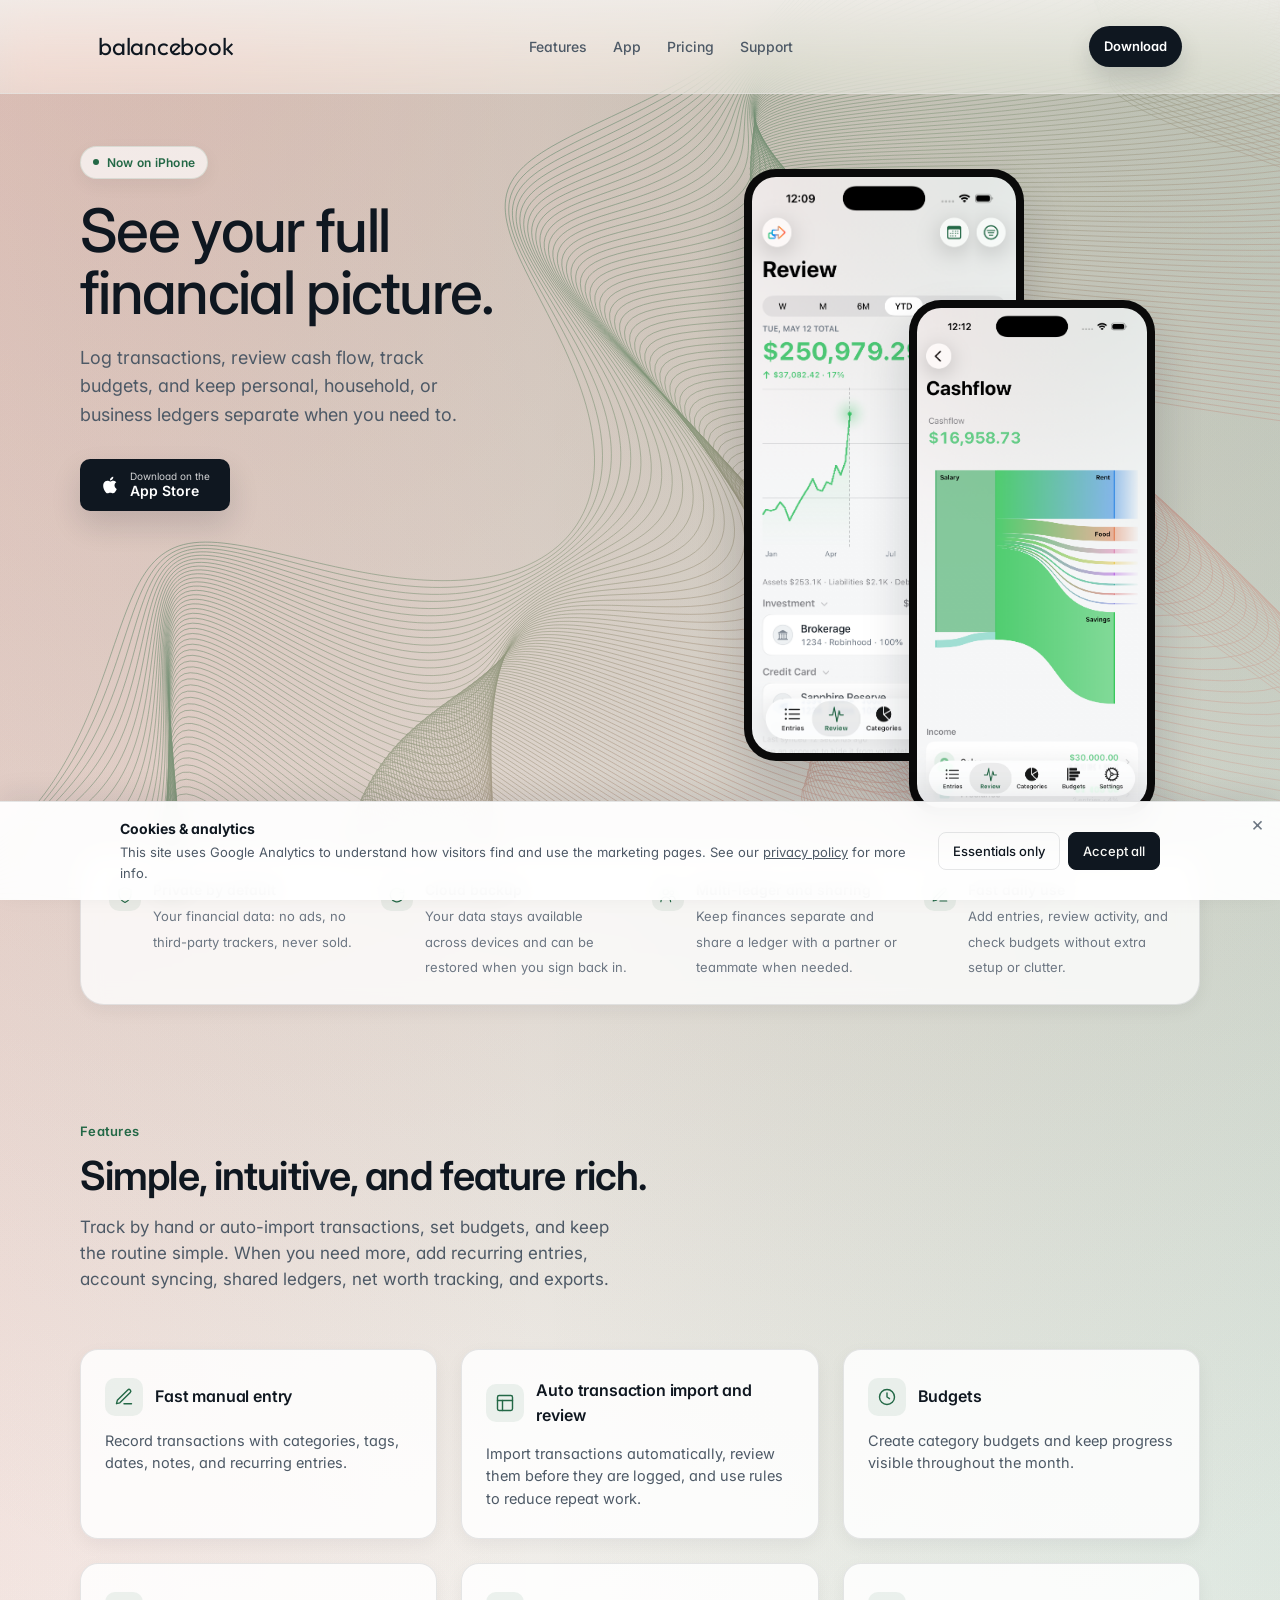
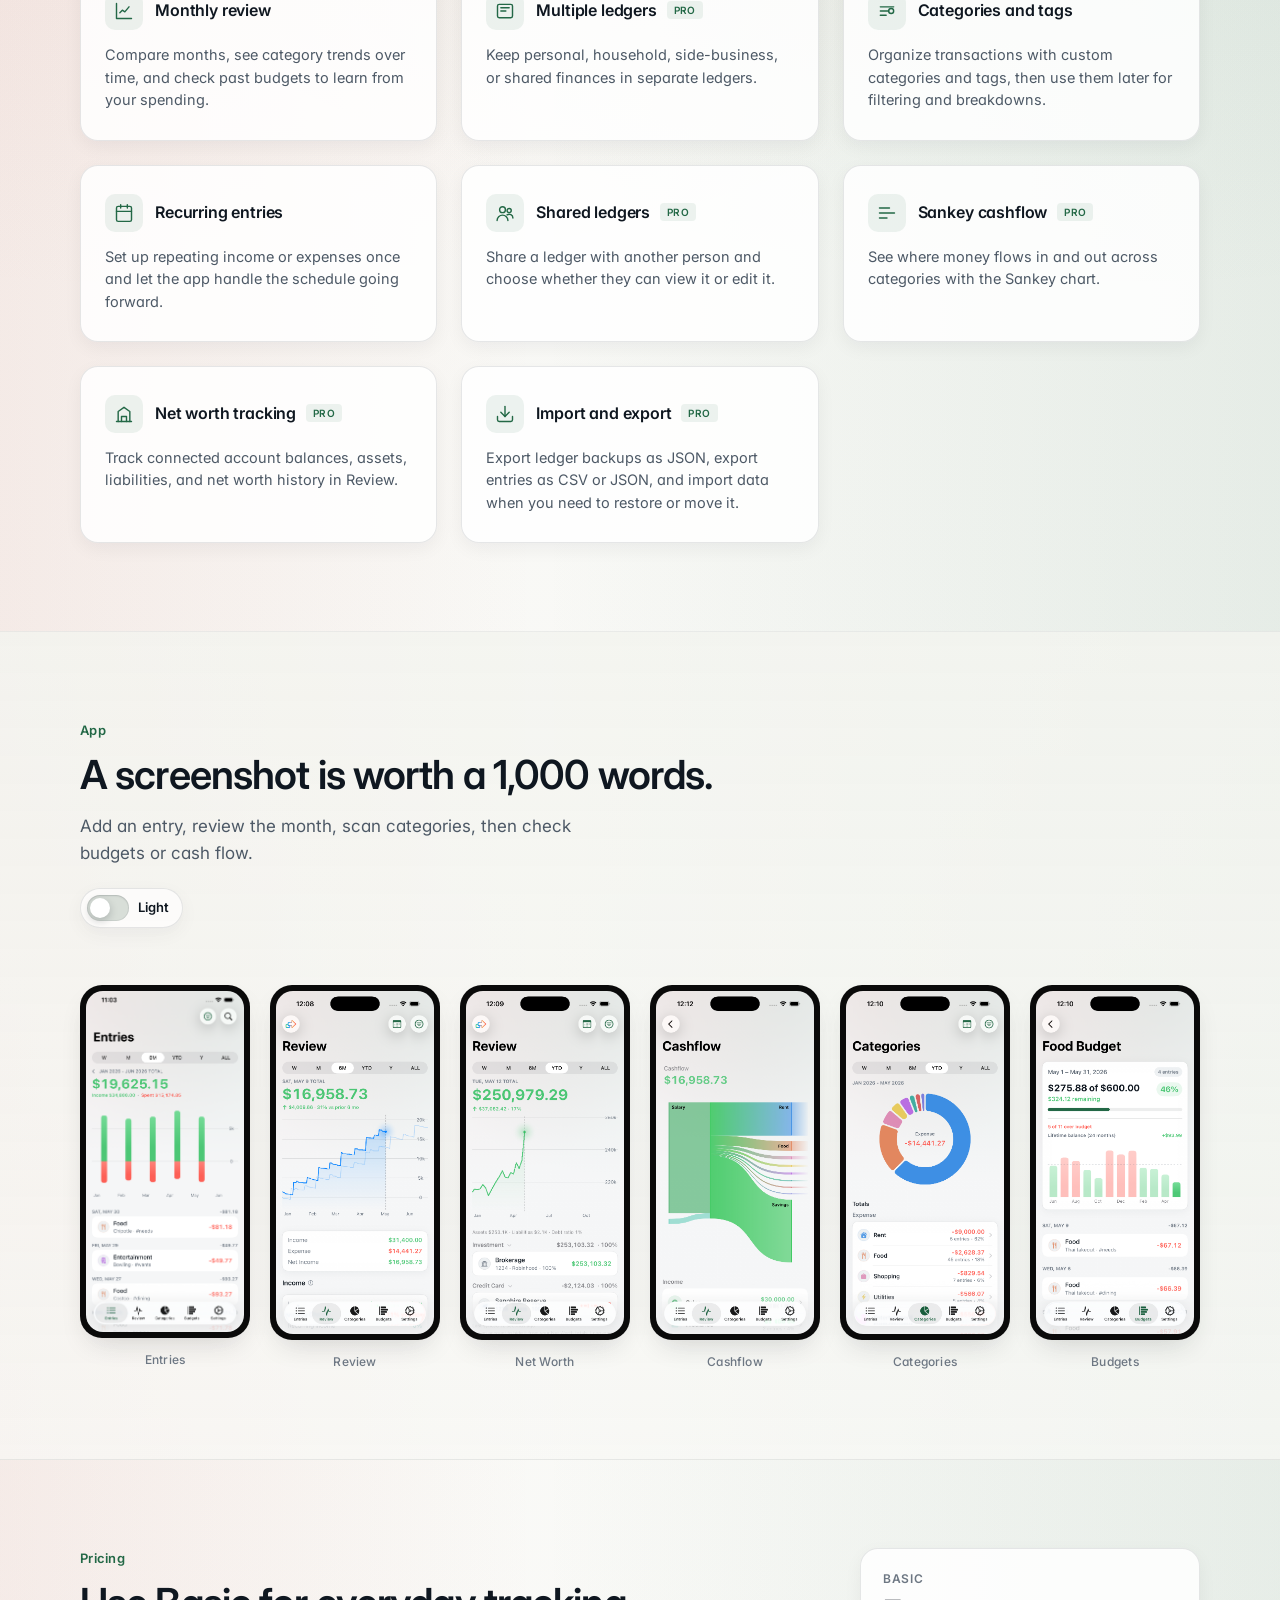
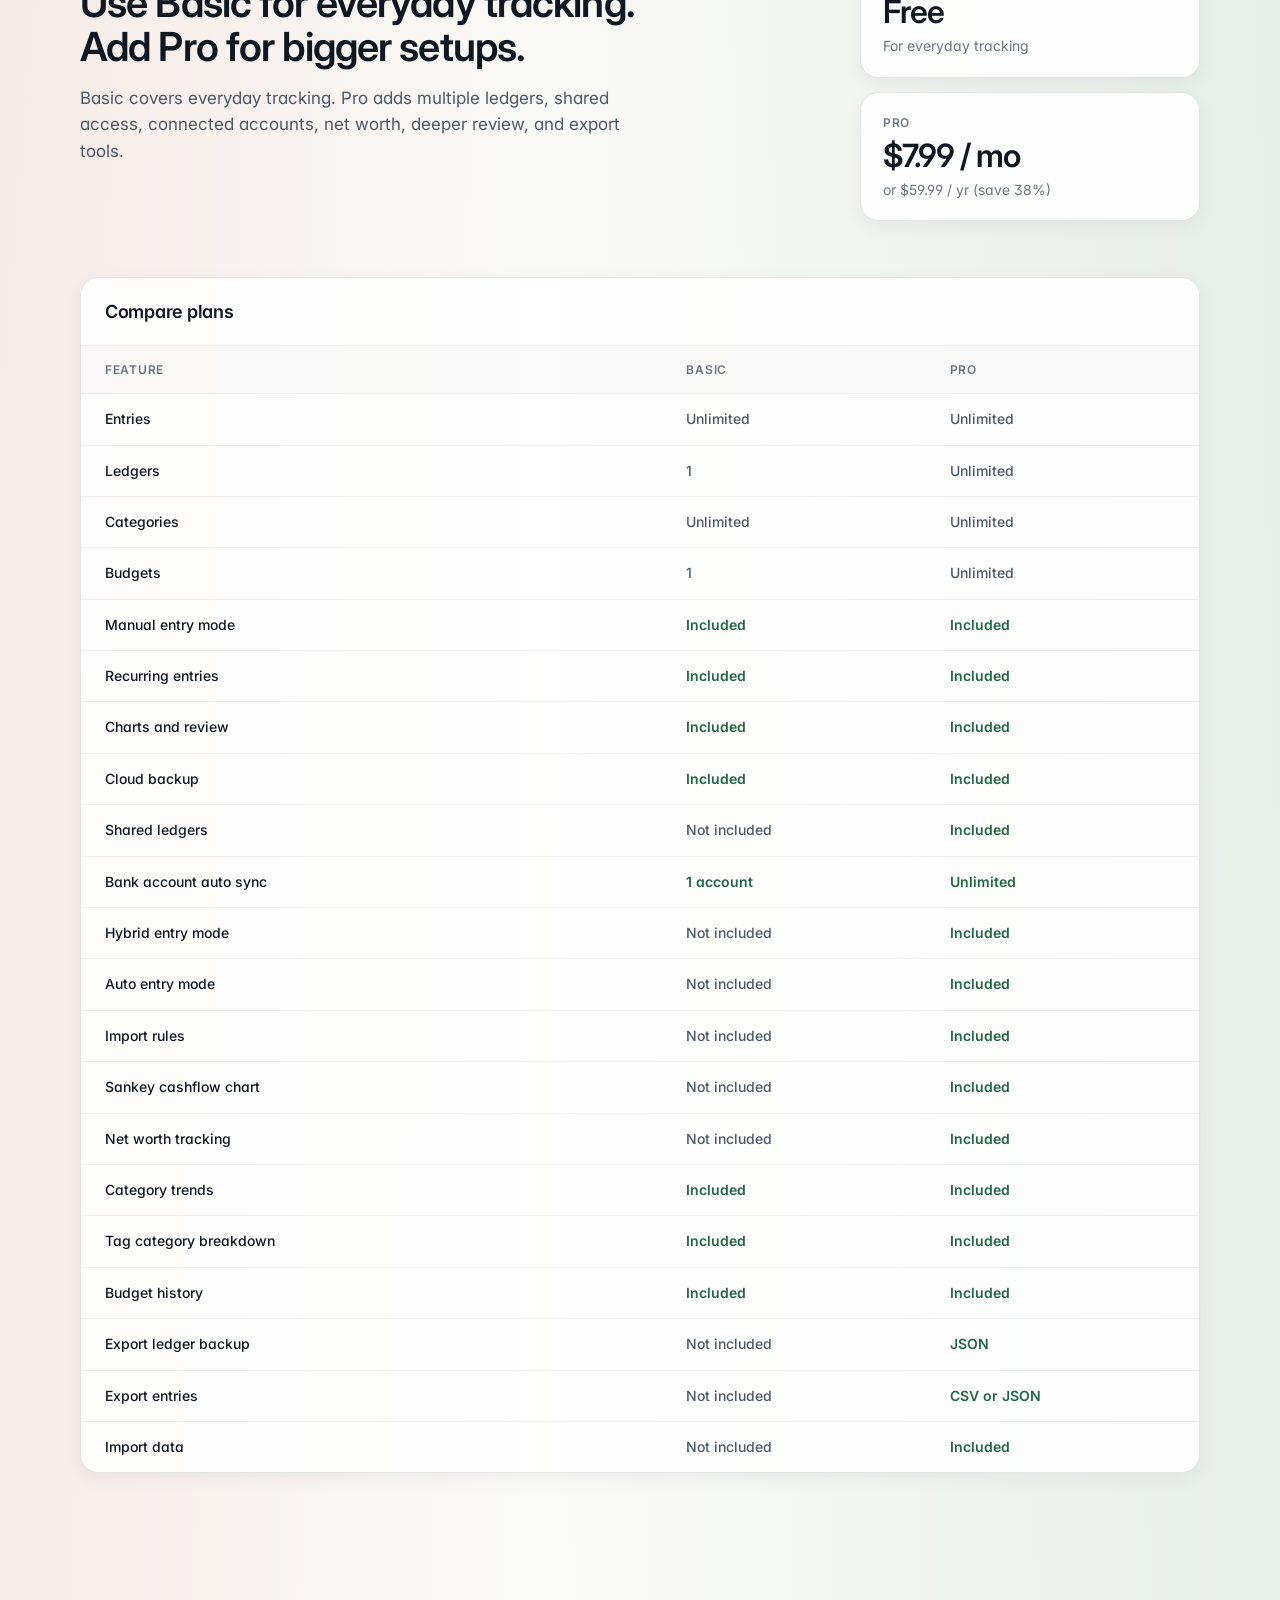
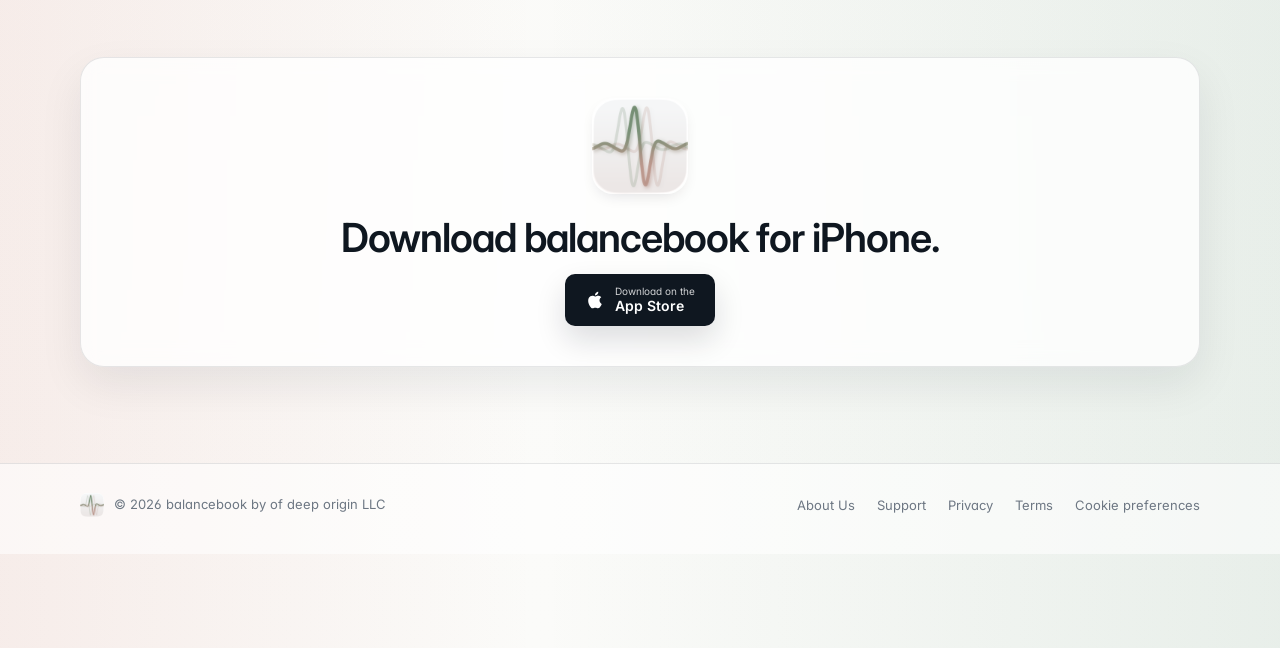
==== commit c0022807: "Update Entries screenshots and bank-sync tier copy" ====
--- a/index.html
+++ b/index.html
@@ -1213,6 +1213,16 @@
         <article class="feature">
           <div class="feature-head">
             <span class="feature-icon" aria-hidden="true">
+              <svg width="20" height="20" viewBox="0 0 24 24" fill="none" stroke="currentColor" stroke-width="1.7" stroke-linecap="round" stroke-linejoin="round"><rect x="3" y="3" width="18" height="18" rx="2"/><path d="M3 9h18"/><path d="M9 21V9"/></svg>
+            </span>
+            <h3>Auto transaction import and review</h3>
+          </div>
+          <p>Import transactions automatically, review them before they are logged, and use rules to reduce repeat work.</p>
+        </article>
+
+        <article class="feature">
+          <div class="feature-head">
+            <span class="feature-icon" aria-hidden="true">
               <svg width="20" height="20" viewBox="0 0 24 24" fill="none" stroke="currentColor" stroke-width="1.7" stroke-linecap="round" stroke-linejoin="round"><circle cx="12" cy="12" r="9"/><path d="M12 7v5l3 2"/></svg>
             </span>
             <h3>Budgets</h3>
@@ -1258,16 +1268,6 @@
             <h3>Recurring entries</h3>
           </div>
           <p>Set up repeating income or expenses once and let the app handle the schedule going forward.</p>
-        </article>
-
-        <article class="feature">
-          <div class="feature-head">
-            <span class="feature-icon" aria-hidden="true">
-              <svg width="20" height="20" viewBox="0 0 24 24" fill="none" stroke="currentColor" stroke-width="1.7" stroke-linecap="round" stroke-linejoin="round"><rect x="3" y="3" width="18" height="18" rx="2"/><path d="M3 9h18"/><path d="M9 21V9"/></svg>
-            </span>
-            <h3>Bank import and review <span class="pro-tag">Pro</span></h3>
-          </div>
-          <p>Import transactions automatically, review them before they are logged, and use rules to reduce repeat work.</p>
         </article>
 
         <article class="feature">
@@ -1328,8 +1328,8 @@
 
       <div class="screens-grid">
         <div class="screen">
-          <button class="screen-frame" type="button" data-lightbox-src="assets/Simulator Screenshot - iPhone 17 Pro - 2026-05-11 at 23.54.12.png" data-dark-src="assets/Simulator Screenshot - iPhone 17 Pro - 2026-05-11 at 23.54.12.png" data-light-src="assets/Simulator Screenshot - iPhone 17 Pro - 2026-05-12 at 00.08.31.png" data-lightbox-alt="Entries screen">
-            <img src="assets/Simulator Screenshot - iPhone 17 Pro - 2026-05-11 at 23.54.12.png" alt="Entries screen" loading="lazy" />
+          <button class="screen-frame" type="button" data-lightbox-src="assets/Simulator Screenshot - iPhone 14 Plus - 2026-05-31 at 23.04.36.png" data-dark-src="assets/Simulator Screenshot - iPhone 14 Plus - 2026-05-31 at 23.04.36.png" data-light-src="assets/Simulator Screenshot - iPhone 14 Plus - 2026-05-31 at 23.03.59.png" data-lightbox-alt="Entries screen">
+            <img src="assets/Simulator Screenshot - iPhone 14 Plus - 2026-05-31 at 23.04.36.png" alt="Entries screen" loading="lazy" />
           </button>
           <div class="screen-label">Entries</div>
         </div>
@@ -1449,8 +1449,8 @@
             </tr>
             <tr>
               <td>Bank account auto sync</td>
-              <td class="compare-value">Not included</td>
-              <td class="compare-value yes">Included</td>
+              <td class="compare-value yes">1 account</td>
+              <td class="compare-value yes">Unlimited</td>
             </tr>
             <tr>
               <td>Hybrid entry mode</td>
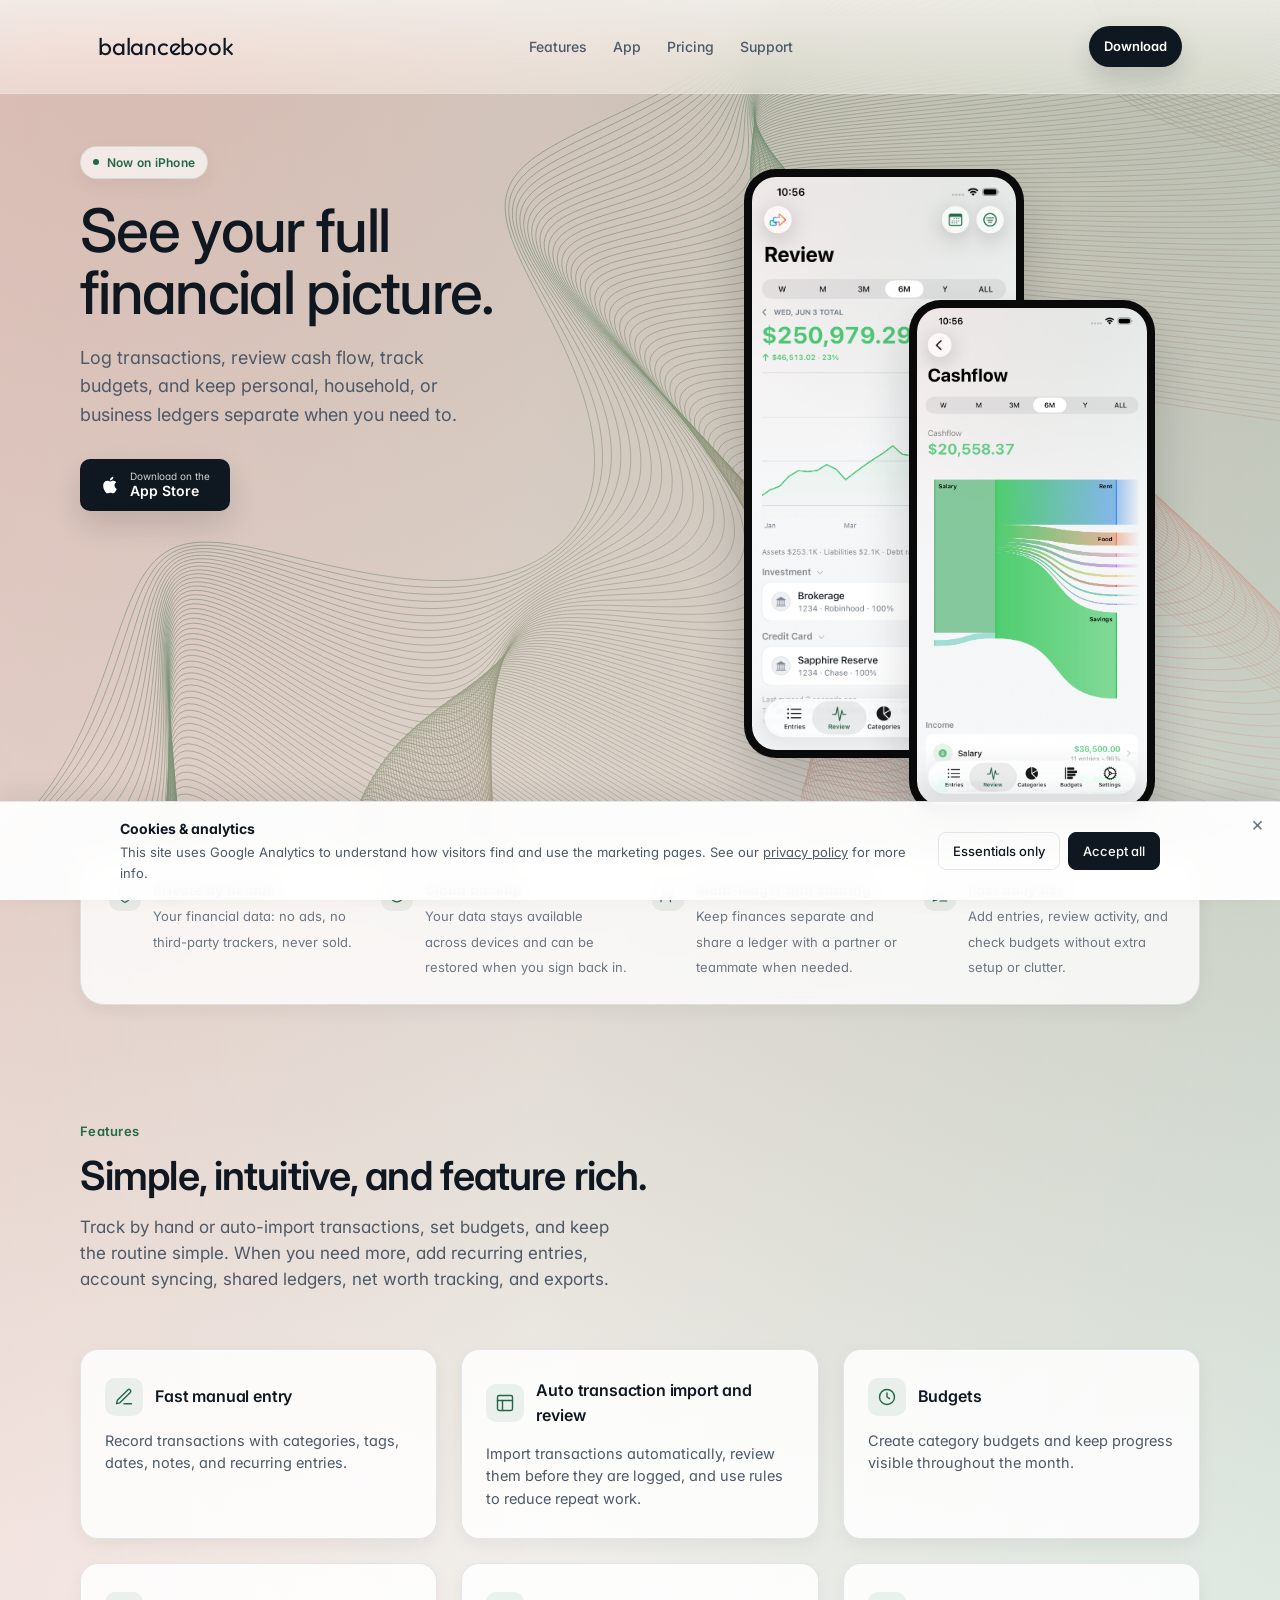
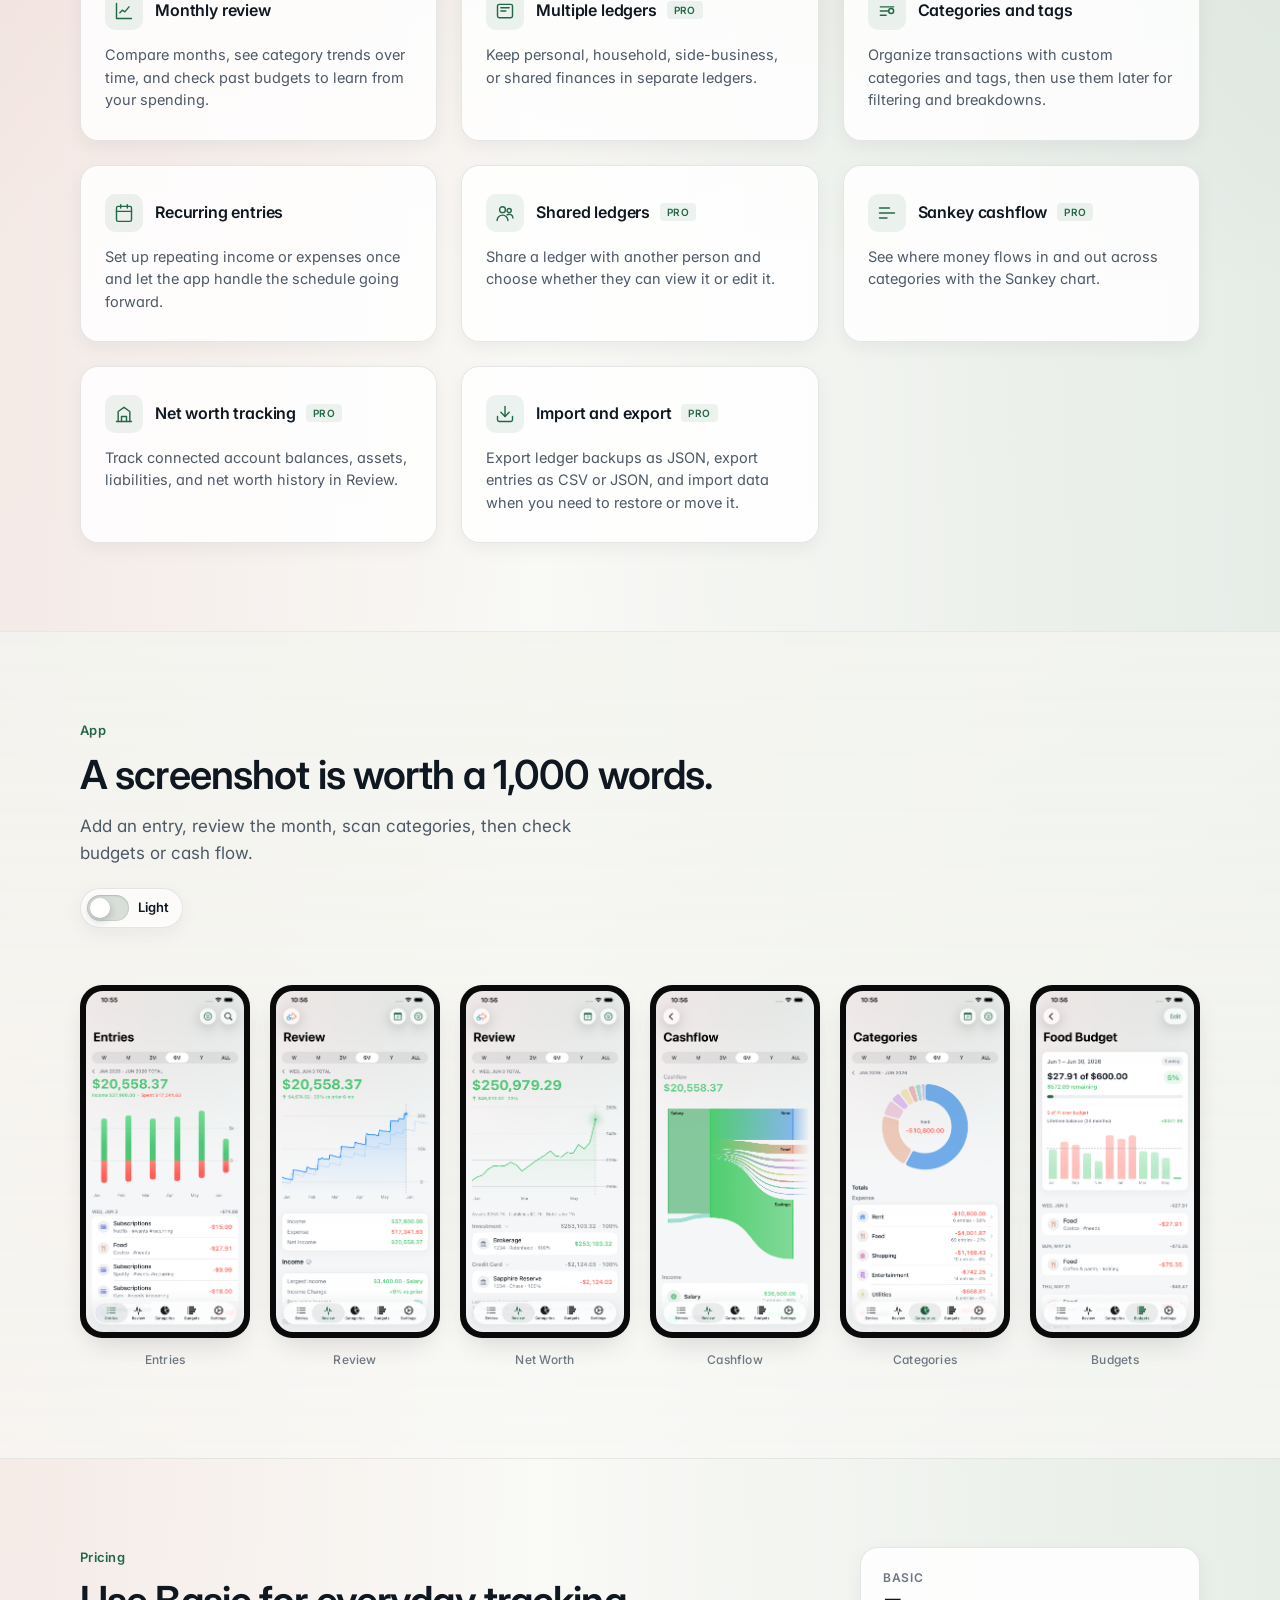
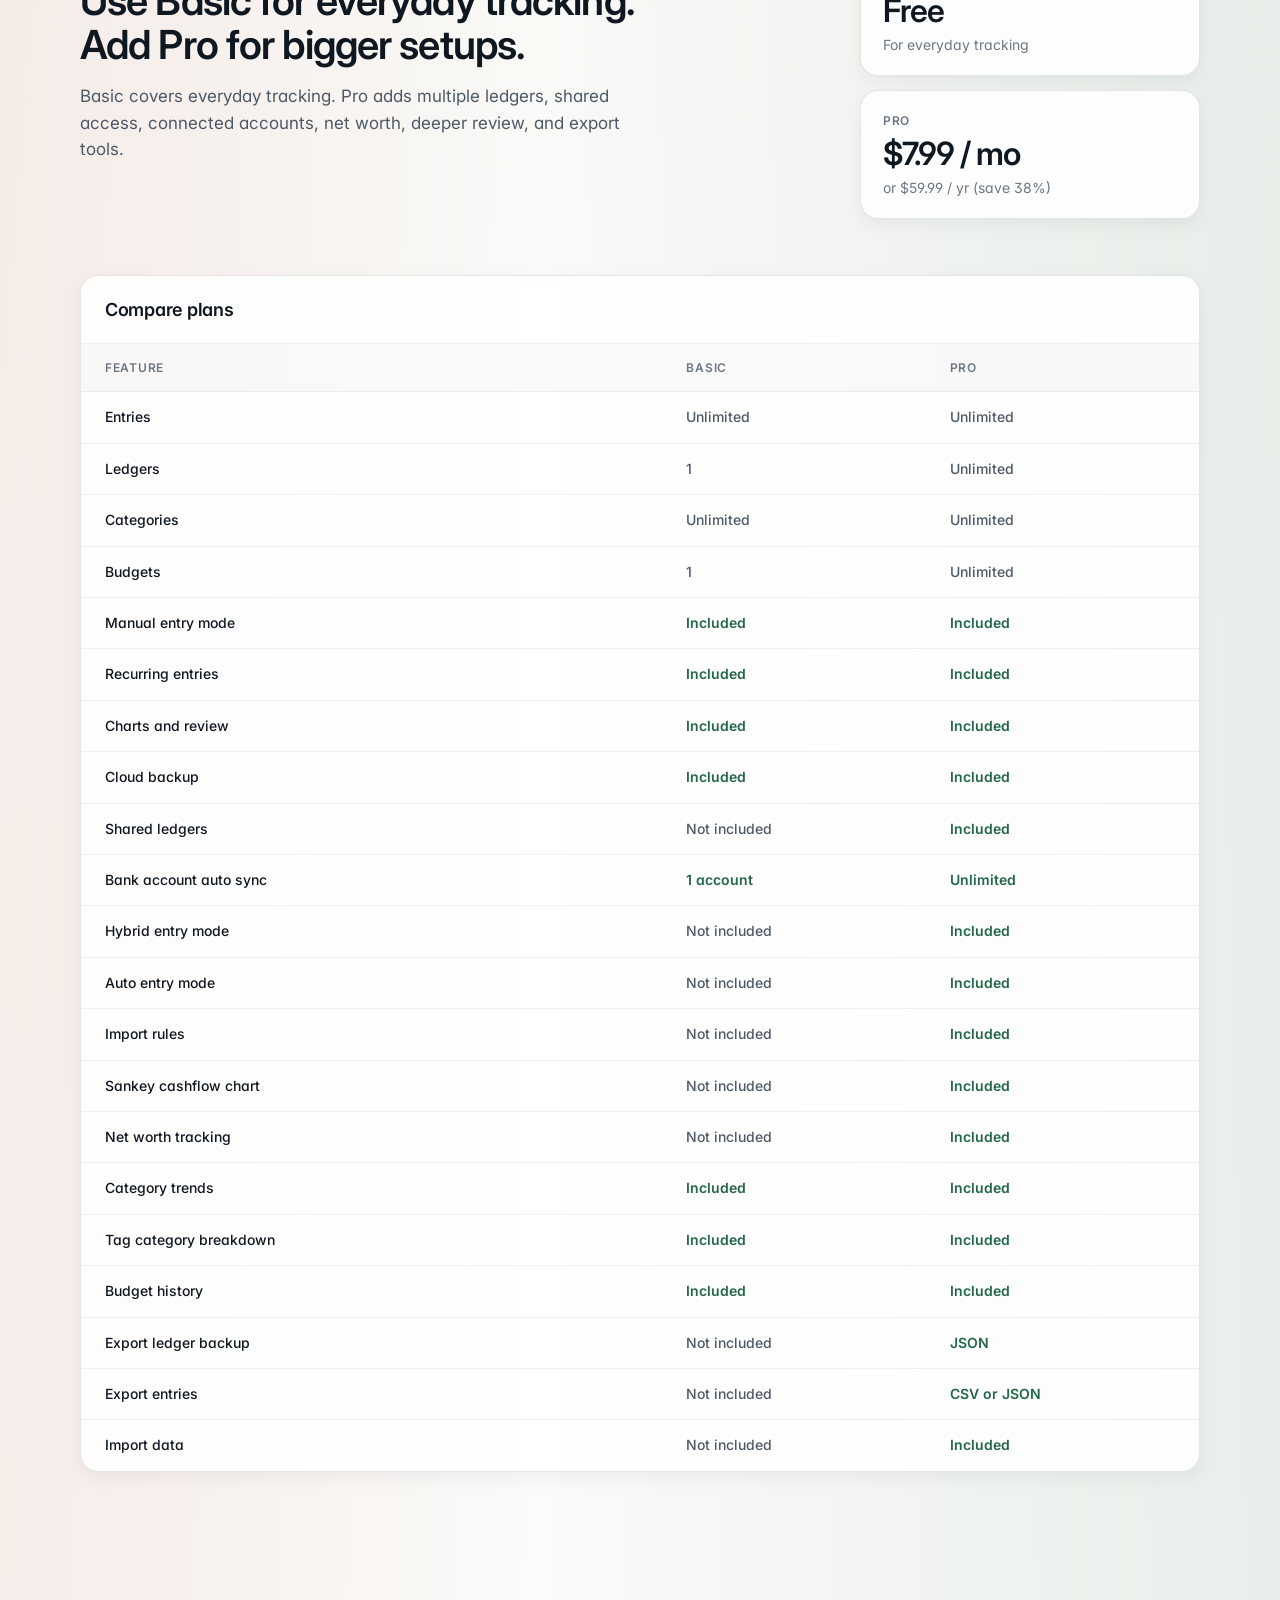
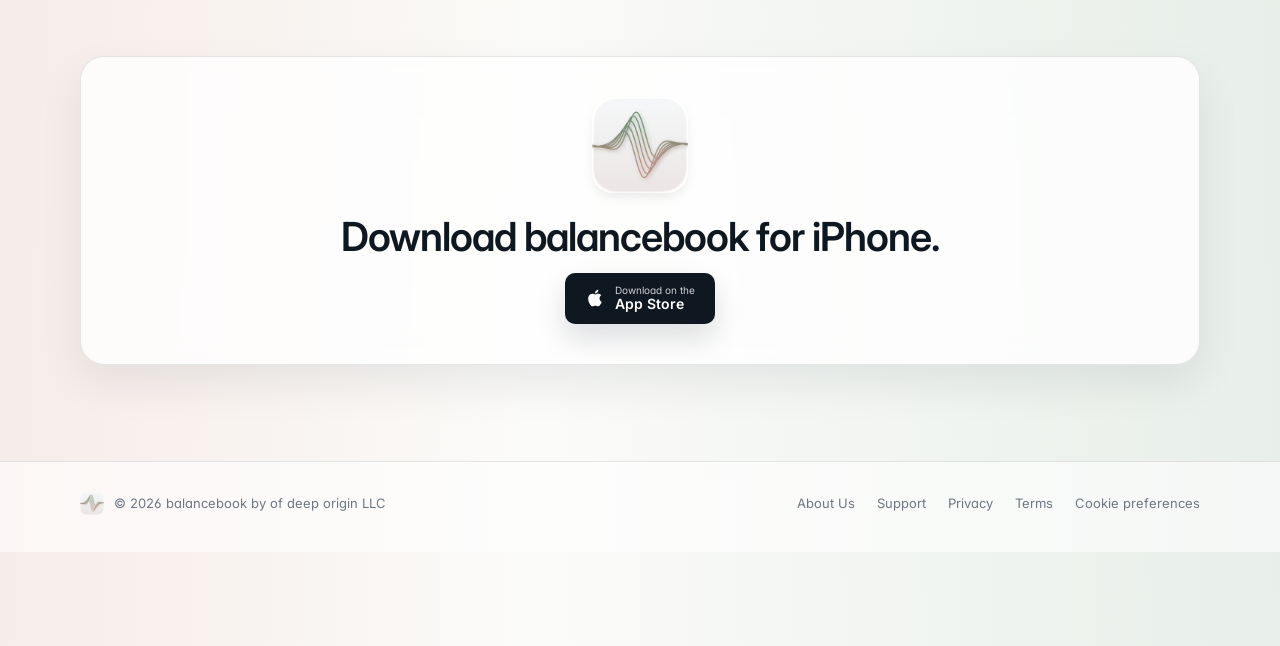
==== commit 75dfce85: "Refresh screenshots with 3M timeframe + light/dark pairs" ====
--- a/index.html
+++ b/index.html
@@ -1137,11 +1137,11 @@
       <div class="hero-visual">
         <div class="hero-stack">
           <div class="shot shot-main">
-            <img src="assets/Simulator Screenshot - iPhone 17 Pro - 2026-05-12 at 00.07.16.png" alt="balancebook net worth screen" loading="eager" data-theme-image data-light-src="assets/Simulator Screenshot - iPhone 17 Pro - 2026-05-12 at 00.09.14.png" data-dark-src="assets/Simulator Screenshot - iPhone 17 Pro - 2026-05-12 at 00.07.16.png" />
+            <img src="assets/Simulator Screenshot - iPhone 14 Plus - 2026-06-03 at 22.54.33.png" alt="balancebook net worth screen" loading="eager" data-theme-image data-light-src="assets/Simulator Screenshot - iPhone 14 Plus - 2026-06-03 at 22.56.18.png" data-dark-src="assets/Simulator Screenshot - iPhone 14 Plus - 2026-06-03 at 22.54.33.png" />
           </div>
 
           <div class="shot shot-side">
-            <img src="assets/Simulator Screenshot - iPhone 17 Pro - 2026-05-12 at 00.07.31.png" alt="balancebook Sankey cashflow screen" loading="lazy" data-theme-image data-light-src="assets/Simulator Screenshot - iPhone 17 Pro - 2026-05-12 at 00.12.47.png" data-dark-src="assets/Simulator Screenshot - iPhone 17 Pro - 2026-05-12 at 00.07.31.png" />
+            <img src="assets/Simulator Screenshot - iPhone 14 Plus - 2026-06-03 at 22.54.49.png" alt="balancebook Sankey cashflow screen" loading="lazy" data-theme-image data-light-src="assets/Simulator Screenshot - iPhone 14 Plus - 2026-06-03 at 22.56.25.png" data-dark-src="assets/Simulator Screenshot - iPhone 14 Plus - 2026-06-03 at 22.54.49.png" />
           </div>
         </div>
       </div>
@@ -1328,38 +1328,38 @@
 
       <div class="screens-grid">
         <div class="screen">
-          <button class="screen-frame" type="button" data-lightbox-src="assets/Simulator Screenshot - iPhone 14 Plus - 2026-05-31 at 23.04.36.png" data-dark-src="assets/Simulator Screenshot - iPhone 14 Plus - 2026-05-31 at 23.04.36.png" data-light-src="assets/Simulator Screenshot - iPhone 14 Plus - 2026-05-31 at 23.03.59.png" data-lightbox-alt="Entries screen">
-            <img src="assets/Simulator Screenshot - iPhone 14 Plus - 2026-05-31 at 23.04.36.png" alt="Entries screen" loading="lazy" />
+          <button class="screen-frame" type="button" data-lightbox-src="assets/Simulator Screenshot - iPhone 14 Plus - 2026-06-03 at 22.53.31.png" data-dark-src="assets/Simulator Screenshot - iPhone 14 Plus - 2026-06-03 at 22.53.31.png" data-light-src="assets/Simulator Screenshot - iPhone 14 Plus - 2026-06-03 at 22.55.43.png" data-lightbox-alt="Entries screen">
+            <img src="assets/Simulator Screenshot - iPhone 14 Plus - 2026-06-03 at 22.53.31.png" alt="Entries screen" loading="lazy" />
           </button>
           <div class="screen-label">Entries</div>
         </div>
         <div class="screen">
-          <button class="screen-frame" type="button" data-lightbox-src="assets/Simulator Screenshot - iPhone 17 Pro - 2026-05-11 at 23.54.56.png" data-dark-src="assets/Simulator Screenshot - iPhone 17 Pro - 2026-05-11 at 23.54.56.png" data-light-src="assets/Simulator Screenshot - iPhone 17 Pro - 2026-05-12 at 00.08.53.png" data-lightbox-alt="Review screen">
-            <img src="assets/Simulator Screenshot - iPhone 17 Pro - 2026-05-11 at 23.54.56.png" alt="Review screen" loading="lazy" />
+          <button class="screen-frame" type="button" data-lightbox-src="assets/Simulator Screenshot - iPhone 14 Plus - 2026-06-03 at 22.53.46.png" data-dark-src="assets/Simulator Screenshot - iPhone 14 Plus - 2026-06-03 at 22.53.46.png" data-light-src="assets/Simulator Screenshot - iPhone 14 Plus - 2026-06-03 at 22.56.04.png" data-lightbox-alt="Review screen">
+            <img src="assets/Simulator Screenshot - iPhone 14 Plus - 2026-06-03 at 22.53.46.png" alt="Review screen" loading="lazy" />
           </button>
           <div class="screen-label">Review</div>
         </div>
         <div class="screen">
-          <button class="screen-frame" type="button" data-lightbox-src="assets/Simulator Screenshot - iPhone 17 Pro - 2026-05-12 at 00.07.16.png" data-dark-src="assets/Simulator Screenshot - iPhone 17 Pro - 2026-05-12 at 00.07.16.png" data-light-src="assets/Simulator Screenshot - iPhone 17 Pro - 2026-05-12 at 00.09.14.png" data-lightbox-alt="Net Worth screen">
-            <img src="assets/Simulator Screenshot - iPhone 17 Pro - 2026-05-12 at 00.07.16.png" alt="Net Worth screen" loading="lazy" />
+          <button class="screen-frame" type="button" data-lightbox-src="assets/Simulator Screenshot - iPhone 14 Plus - 2026-06-03 at 22.54.33.png" data-dark-src="assets/Simulator Screenshot - iPhone 14 Plus - 2026-06-03 at 22.54.33.png" data-light-src="assets/Simulator Screenshot - iPhone 14 Plus - 2026-06-03 at 22.56.18.png" data-lightbox-alt="Net Worth screen">
+            <img src="assets/Simulator Screenshot - iPhone 14 Plus - 2026-06-03 at 22.54.33.png" alt="Net Worth screen" loading="lazy" />
           </button>
           <div class="screen-label">Net Worth</div>
         </div>
         <div class="screen">
-          <button class="screen-frame" type="button" data-lightbox-src="assets/Simulator Screenshot - iPhone 17 Pro - 2026-05-12 at 00.07.31.png" data-dark-src="assets/Simulator Screenshot - iPhone 17 Pro - 2026-05-12 at 00.07.31.png" data-light-src="assets/Simulator Screenshot - iPhone 17 Pro - 2026-05-12 at 00.12.47.png" data-lightbox-alt="Cashflow screen">
-            <img src="assets/Simulator Screenshot - iPhone 17 Pro - 2026-05-12 at 00.07.31.png" alt="Cashflow screen" loading="lazy" />
+          <button class="screen-frame" type="button" data-lightbox-src="assets/Simulator Screenshot - iPhone 14 Plus - 2026-06-03 at 22.54.49.png" data-dark-src="assets/Simulator Screenshot - iPhone 14 Plus - 2026-06-03 at 22.54.49.png" data-light-src="assets/Simulator Screenshot - iPhone 14 Plus - 2026-06-03 at 22.56.25.png" data-lightbox-alt="Cashflow screen">
+            <img src="assets/Simulator Screenshot - iPhone 14 Plus - 2026-06-03 at 22.54.49.png" alt="Cashflow screen" loading="lazy" />
           </button>
           <div class="screen-label">Cashflow</div>
         </div>
         <div class="screen">
-          <button class="screen-frame" type="button" data-lightbox-src="assets/Simulator Screenshot - iPhone 17 Pro - 2026-05-12 at 00.09.57.png" data-dark-src="assets/Simulator Screenshot - iPhone 17 Pro - 2026-05-12 at 00.09.57.png" data-light-src="assets/Simulator Screenshot - iPhone 17 Pro - 2026-05-12 at 00.10.05.png" data-lightbox-alt="Categories screen">
-            <img src="assets/Simulator Screenshot - iPhone 17 Pro - 2026-05-12 at 00.09.57.png" alt="Categories screen" loading="lazy" />
+          <button class="screen-frame" type="button" data-lightbox-src="assets/Simulator Screenshot - iPhone 14 Plus - 2026-06-03 at 22.55.18.png" data-dark-src="assets/Simulator Screenshot - iPhone 14 Plus - 2026-06-03 at 22.55.18.png" data-light-src="assets/Simulator Screenshot - iPhone 14 Plus - 2026-06-03 at 22.56.31.png" data-lightbox-alt="Categories screen">
+            <img src="assets/Simulator Screenshot - iPhone 14 Plus - 2026-06-03 at 22.55.18.png" alt="Categories screen" loading="lazy" />
           </button>
           <div class="screen-label">Categories</div>
         </div>
         <div class="screen">
-          <button class="screen-frame" type="button" data-lightbox-src="assets/Simulator Screenshot - iPhone 17 Pro - 2026-05-12 at 00.07.40.png" data-dark-src="assets/Simulator Screenshot - iPhone 17 Pro - 2026-05-12 at 00.07.40.png" data-light-src="assets/Simulator Screenshot - iPhone 17 Pro - 2026-05-12 at 00.10.16.png" data-lightbox-alt="Budgets screen">
-            <img src="assets/Simulator Screenshot - iPhone 17 Pro - 2026-05-12 at 00.07.40.png" alt="Budgets screen" loading="lazy" />
+          <button class="screen-frame" type="button" data-lightbox-src="assets/Simulator Screenshot - iPhone 14 Plus - 2026-06-03 at 22.55.03.png" data-dark-src="assets/Simulator Screenshot - iPhone 14 Plus - 2026-06-03 at 22.55.03.png" data-light-src="assets/Simulator Screenshot - iPhone 14 Plus - 2026-06-03 at 22.56.37.png" data-lightbox-alt="Budgets screen">
+            <img src="assets/Simulator Screenshot - iPhone 14 Plus - 2026-06-03 at 22.55.03.png" alt="Budgets screen" loading="lazy" />
           </button>
           <div class="screen-label">Budgets</div>
         </div>
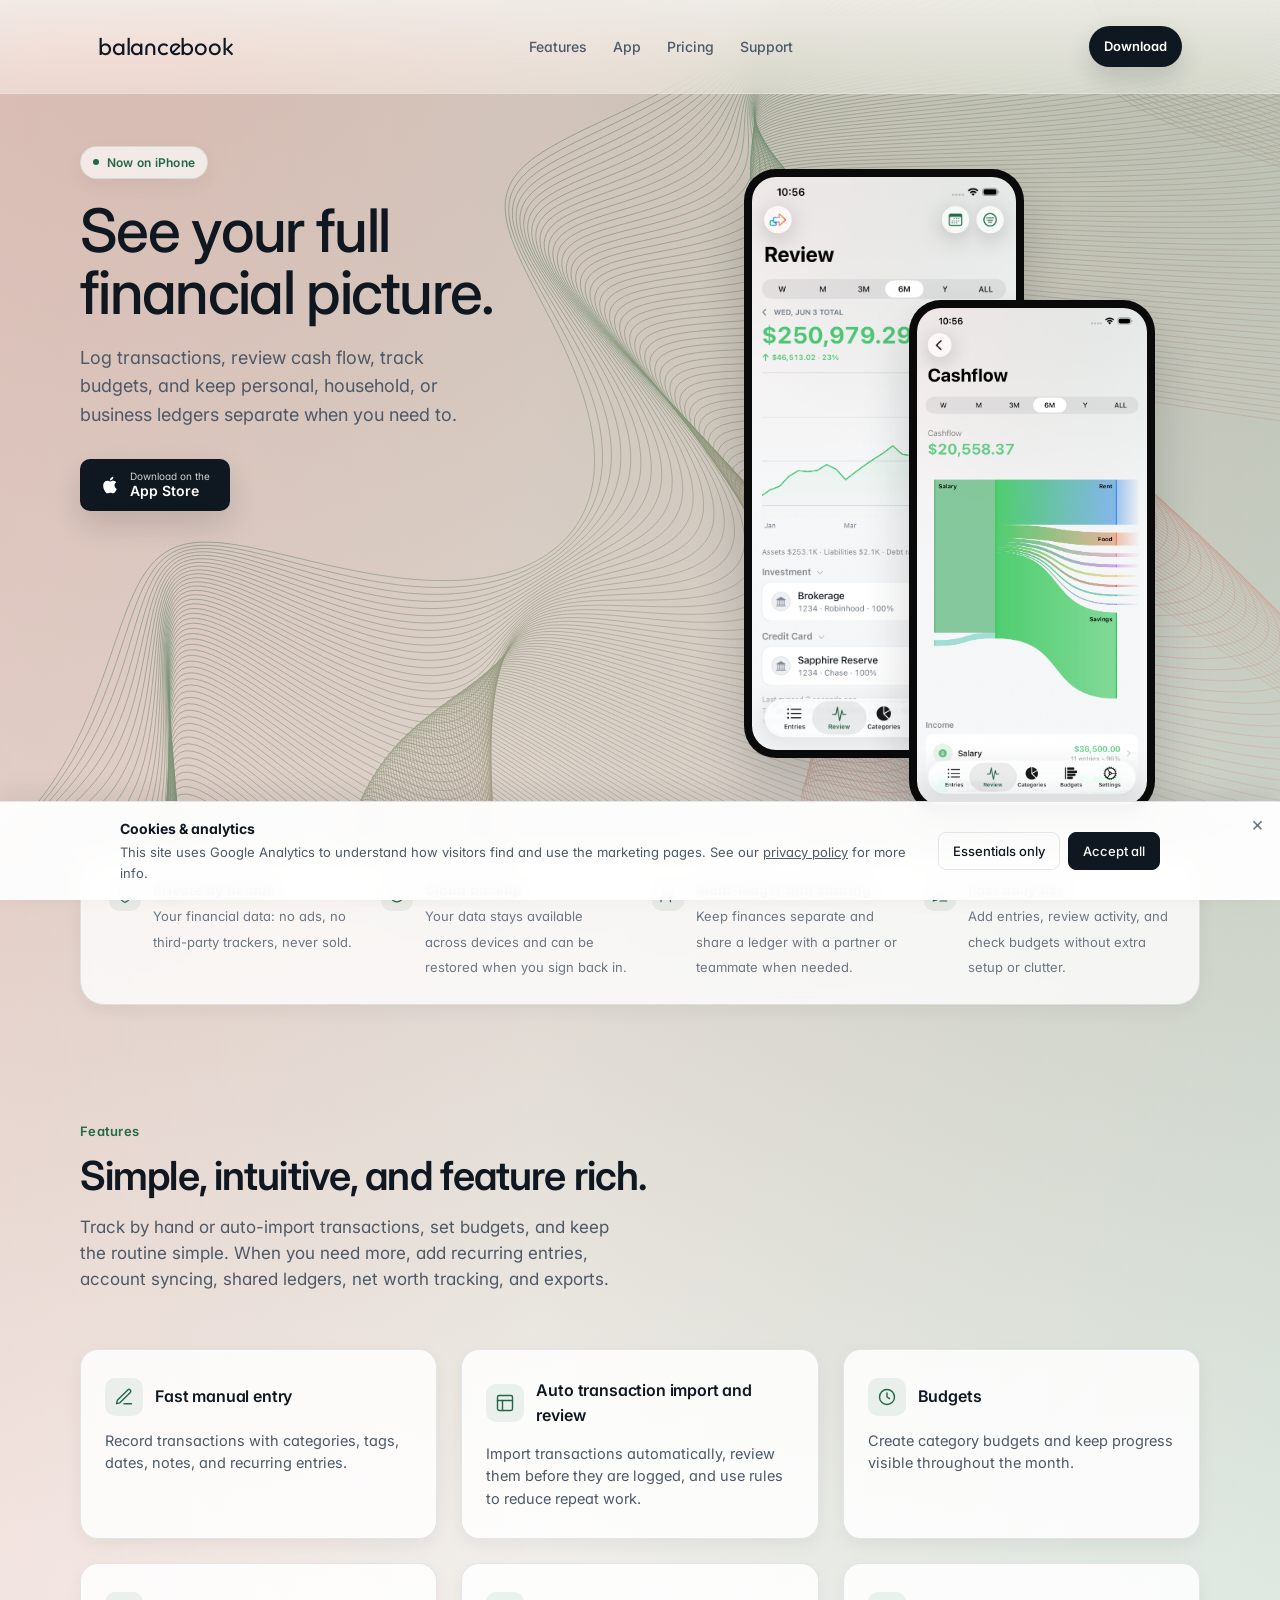
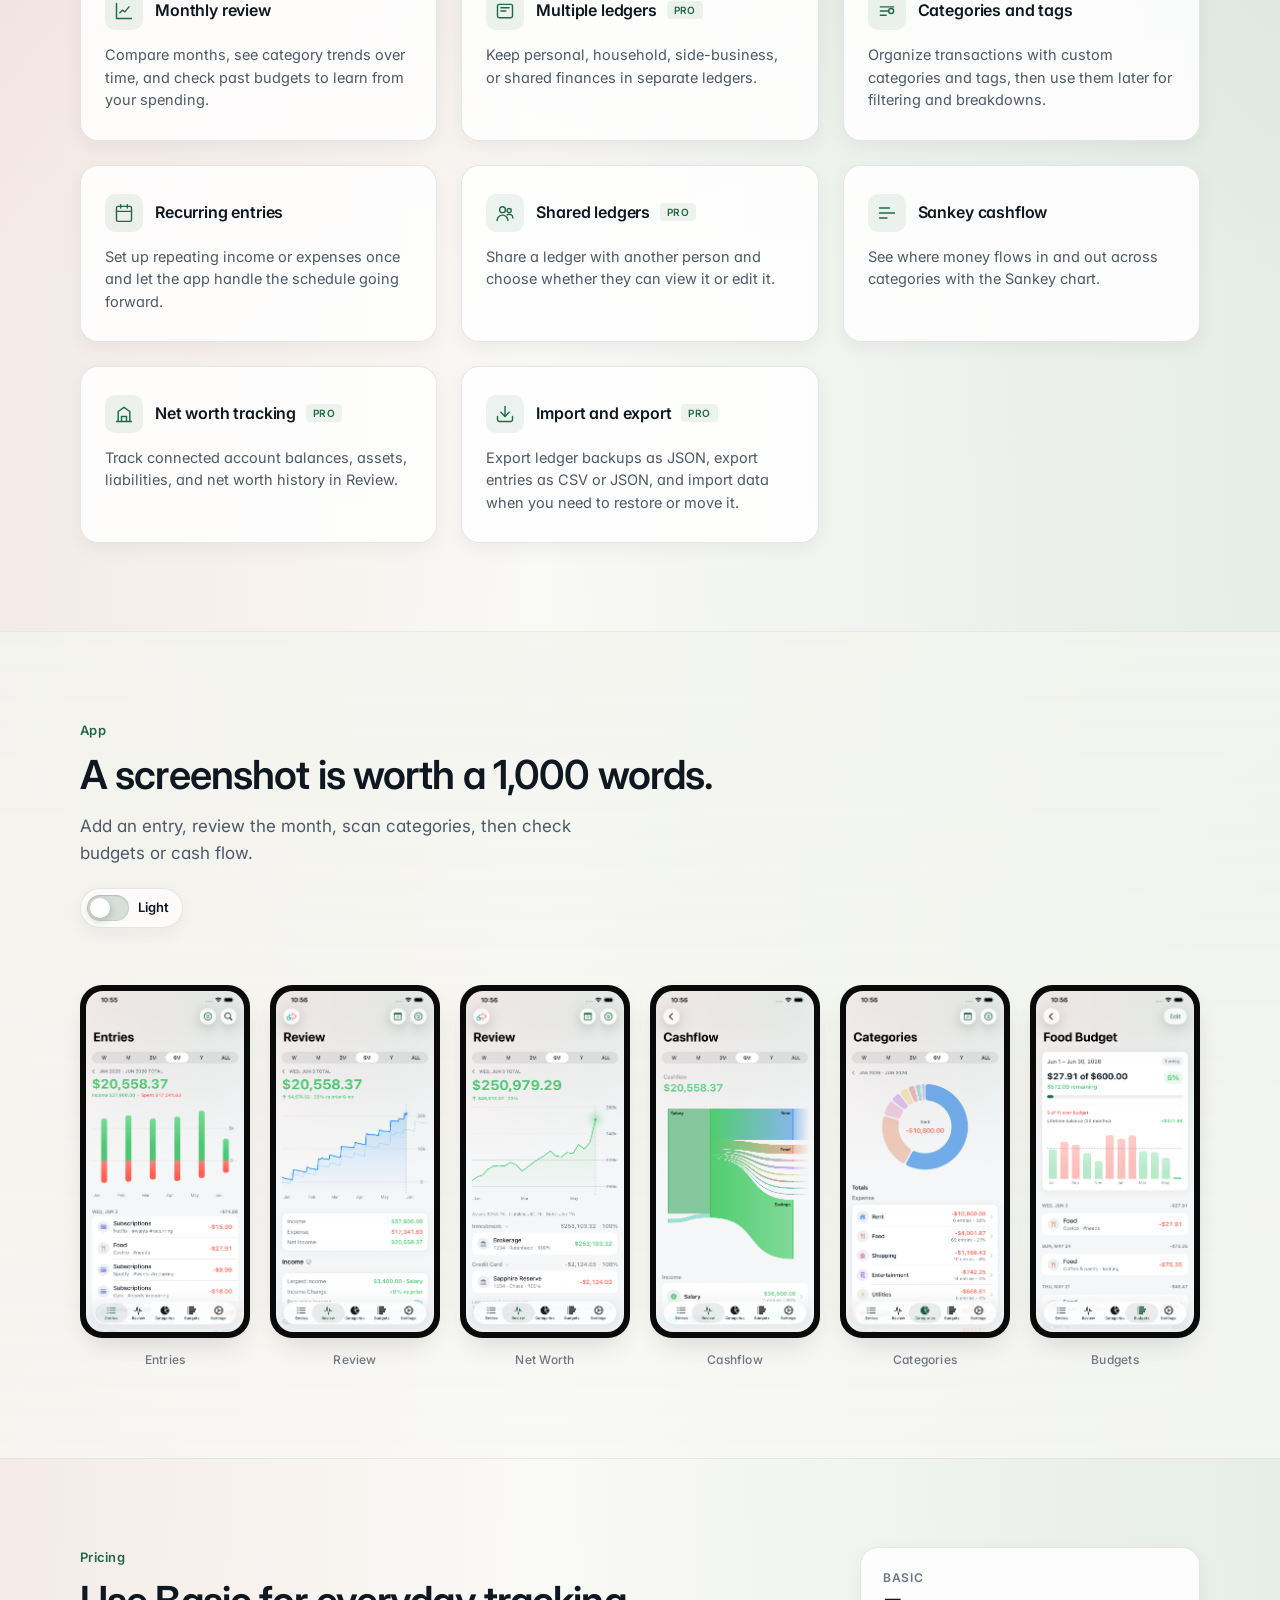
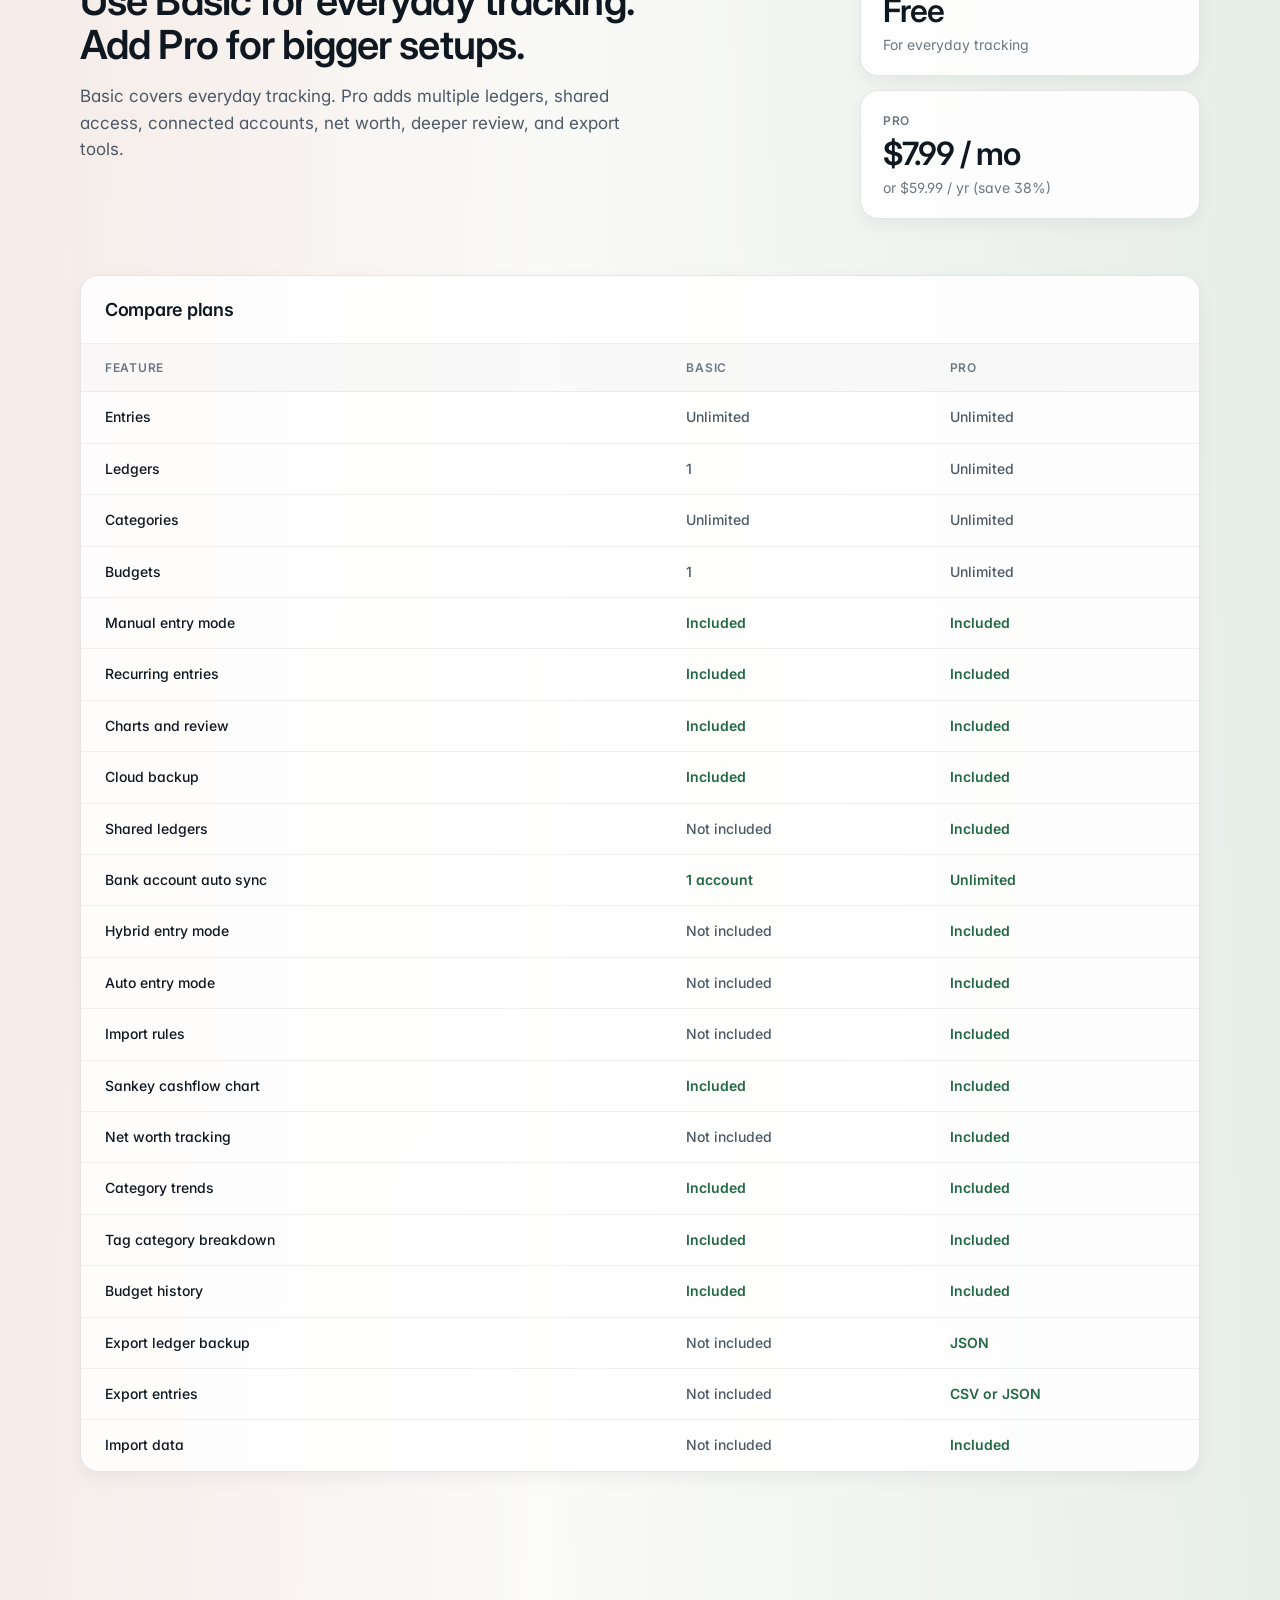
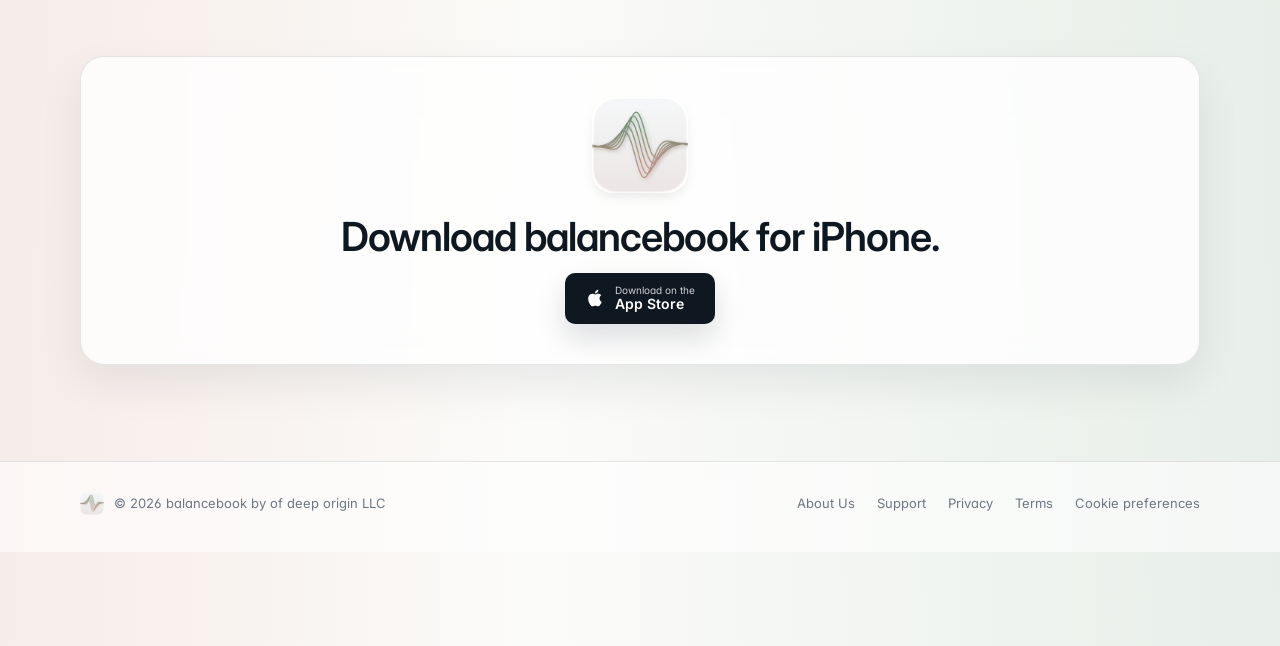
==== commit 3925c330: "Sankey cashflow is now a free feature (remove Pro tag + update plan comparison)" ====
--- a/index.html
+++ b/index.html
@@ -1113,7 +1113,7 @@
         <li><a href="#pricing">Pricing</a></li>
         <li><a href="support.html">Support</a></li>
       </ul>
-      <a class="nav-cta" href="https://apps.apple.com/app/id6760606996" target="_blank" rel="noopener noreferrer">Download</a>
+      <a class="nav-cta" href="https://apps.apple.com/app/apple-store/id6760606996?pt=128606786&ct=Website&mt=8" target="_blank" rel="noopener noreferrer">Download</a>
     </div>
   </nav>
 
@@ -1124,7 +1124,7 @@
         <h1>See your full financial picture.</h1>
         <p>Log transactions, review cash flow, track budgets, and keep personal, household, or business ledgers separate when you need to.</p>
         <div class="hero-actions">
-          <a href="https://apps.apple.com/app/id6760606996" class="btn-appstore" target="_blank" rel="noopener noreferrer">
+          <a href="https://apps.apple.com/app/apple-store/id6760606996?pt=128606786&ct=Website&mt=8" class="btn-appstore" target="_blank" rel="noopener noreferrer">
             <svg width="20" height="20" viewBox="0 0 24 24" fill="currentColor" aria-hidden="true"><path d="M18.71 19.5c-.83 1.24-1.71 2.45-3.05 2.47-1.34.03-1.77-.79-3.29-.79-1.53 0-2 .77-3.27.82-1.31.05-2.3-1.32-3.14-2.53C4.25 17 2.94 12.45 4.7 9.39c.87-1.52 2.43-2.48 4.12-2.51 1.28-.02 2.5.87 3.29.87.78 0 2.26-1.07 3.8-.91.65.03 2.47.26 3.64 1.98-.09.06-2.17 1.28-2.15 3.81.03 3.02 2.65 4.03 2.68 4.04-.03.07-.42 1.44-1.38 2.83M13 3.5c.73-.83 1.94-1.46 2.94-1.5.13 1.17-.34 2.35-1.04 3.19-.69.85-1.83 1.51-2.95 1.42-.15-1.15.41-2.35 1.05-3.11z"/></svg>
             <span class="btn-appstore-text">
               <small>Download on the</small>
@@ -1285,7 +1285,7 @@
             <span class="feature-icon" aria-hidden="true">
               <svg width="20" height="20" viewBox="0 0 24 24" fill="none" stroke="currentColor" stroke-width="1.7" stroke-linecap="round" stroke-linejoin="round"><path d="M3 6h12"/><path d="M3 12h18"/><path d="M3 18h9"/></svg>
             </span>
-            <h3>Sankey cashflow <span class="pro-tag">Pro</span></h3>
+            <h3>Sankey cashflow</h3>
           </div>
           <p>See where money flows in and out across categories with the Sankey chart.</p>
         </article>
@@ -1469,7 +1469,7 @@
             </tr>
             <tr>
               <td>Sankey cashflow chart</td>
-              <td class="compare-value">Not included</td>
+              <td class="compare-value yes">Included</td>
               <td class="compare-value yes">Included</td>
             </tr>
             <tr>
@@ -1518,7 +1518,7 @@
       <div class="cta-panel">
         <img src="assets/AppIcon-iOS-Default-1024x1024@1x.png" alt="" data-theme-icon data-light-src="assets/AppIcon-iOS-Default-1024x1024@1x.png" data-dark-src="assets/AppIcon-iOS-Dark-1024x1024@1x.png" />
         <h2>Download balancebook for iPhone.</h2>
-        <a href="https://apps.apple.com/app/id6760606996" class="btn-appstore" style="display:inline-flex;" target="_blank" rel="noopener noreferrer">
+        <a href="https://apps.apple.com/app/apple-store/id6760606996?pt=128606786&ct=Website&mt=8" class="btn-appstore" style="display:inline-flex;" target="_blank" rel="noopener noreferrer">
           <svg width="20" height="20" viewBox="0 0 24 24" fill="currentColor" aria-hidden="true"><path d="M18.71 19.5c-.83 1.24-1.71 2.45-3.05 2.47-1.34.03-1.77-.79-3.29-.79-1.53 0-2 .77-3.27.82-1.31.05-2.3-1.32-3.14-2.53C4.25 17 2.94 12.45 4.7 9.39c.87-1.52 2.43-2.48 4.12-2.51 1.28-.02 2.5.87 3.29.87.78 0 2.26-1.07 3.8-.91.65.03 2.47.26 3.64 1.98-.09.06-2.17 1.28-2.15 3.81.03 3.02 2.65 4.03 2.68 4.04-.03.07-.42 1.44-1.38 2.83M13 3.5c.73-.83 1.94-1.46 2.94-1.5.13 1.17-.34 2.35-1.04 3.19-.69.85-1.83 1.51-2.95 1.42-.15-1.15.41-2.35 1.05-3.11z"/></svg>
           <span class="btn-appstore-text">
             <small>Download on the</small>
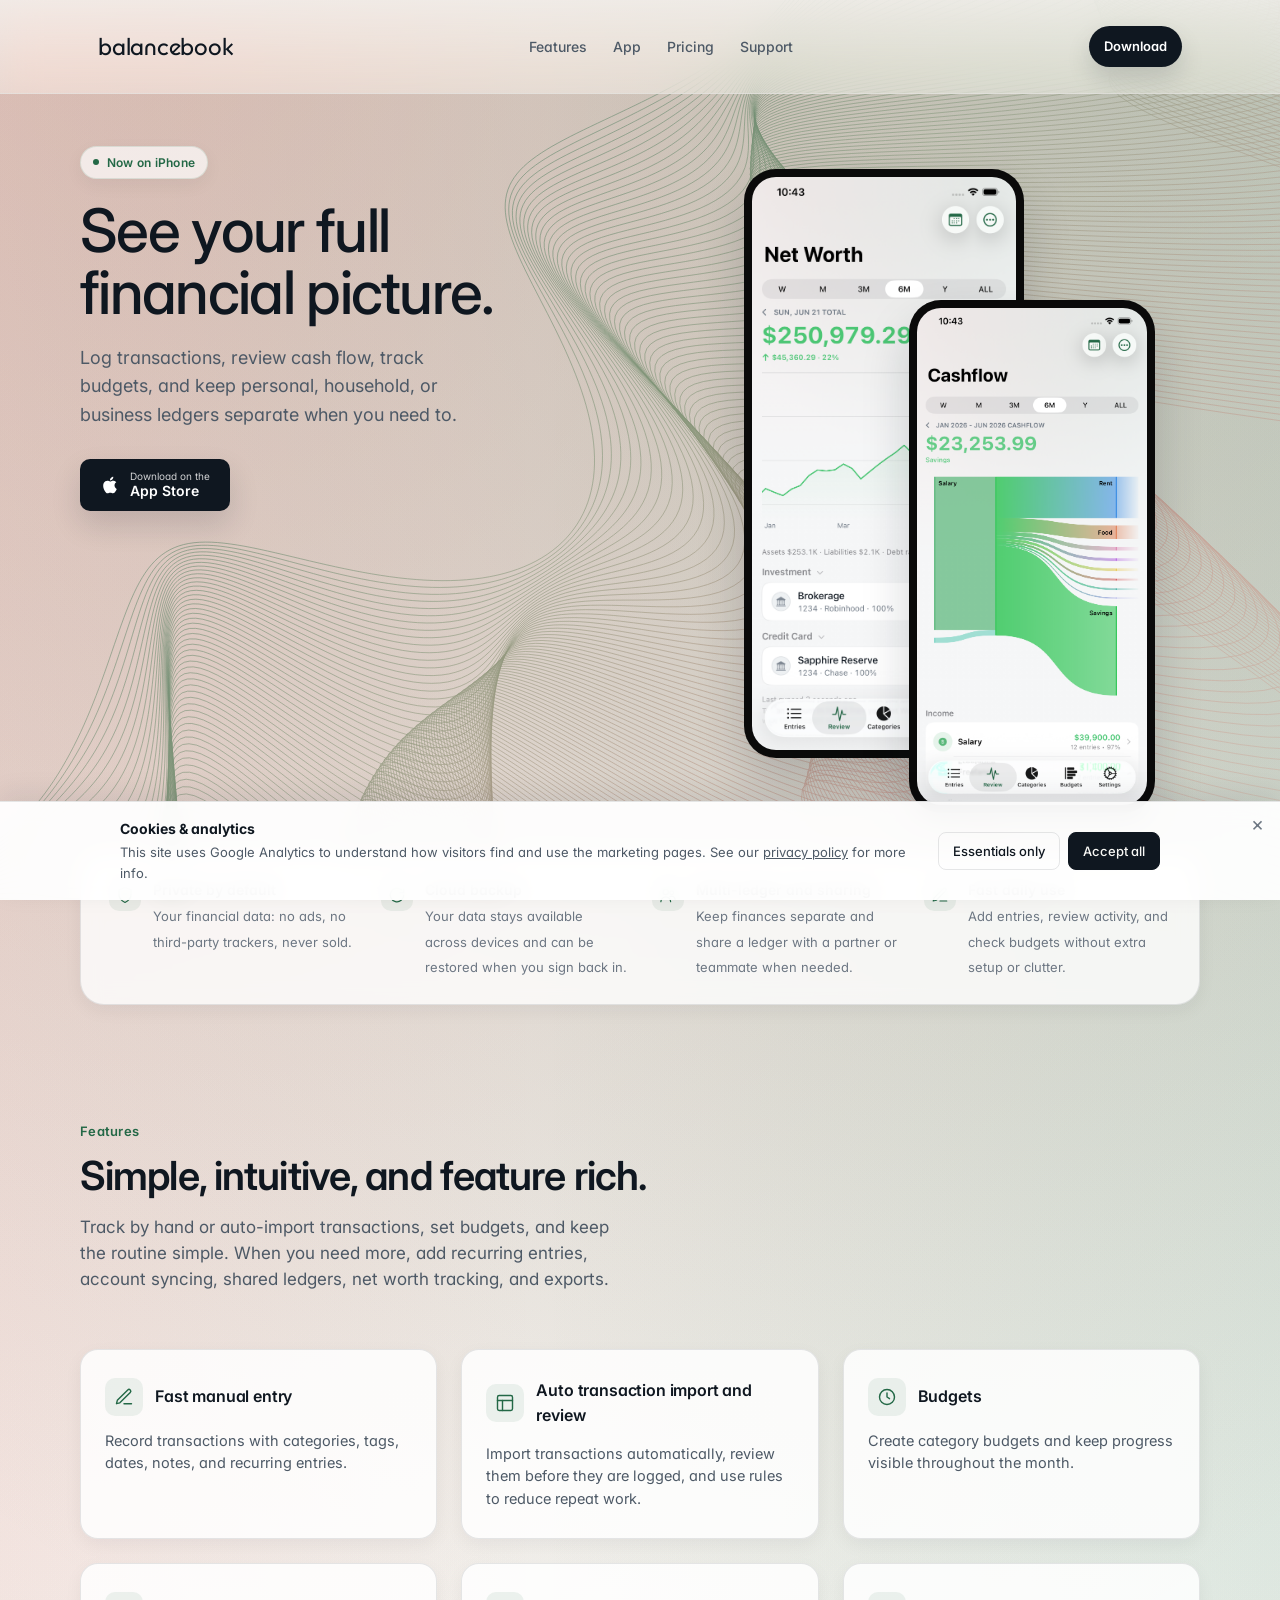
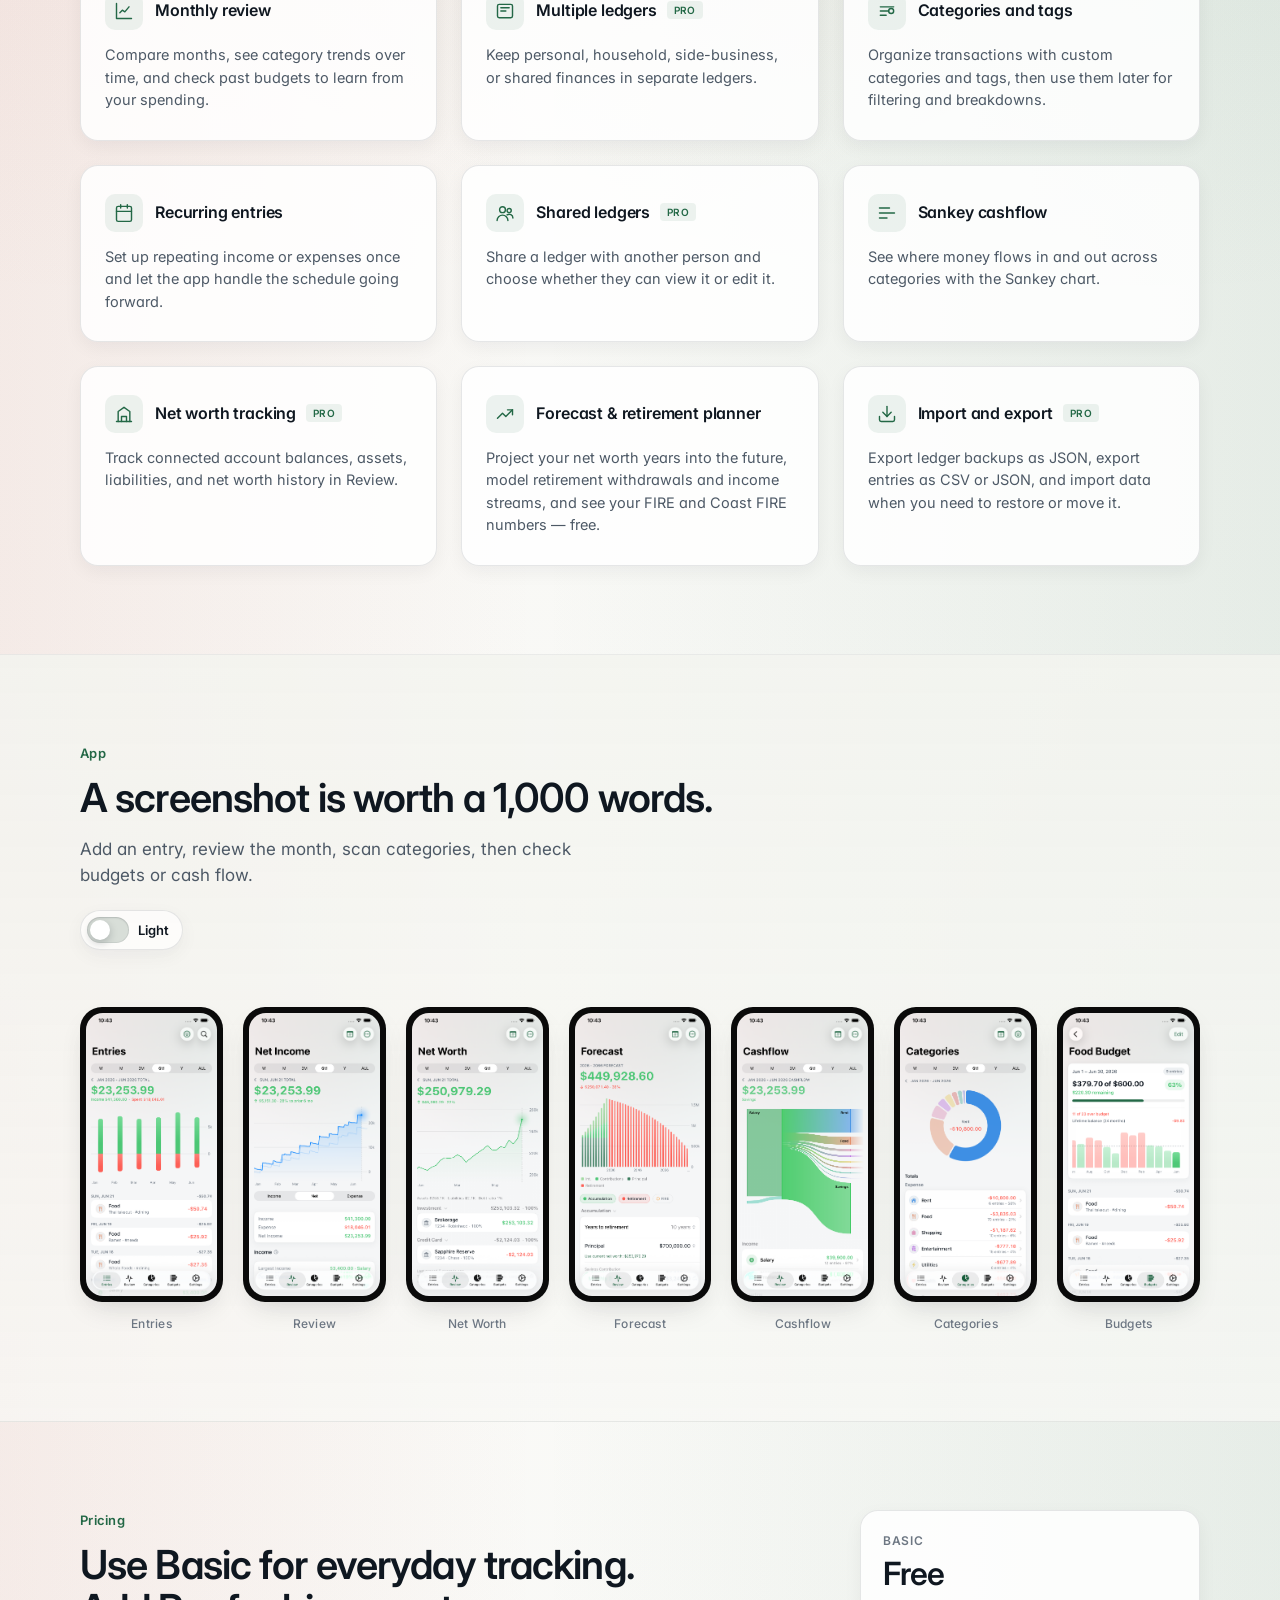
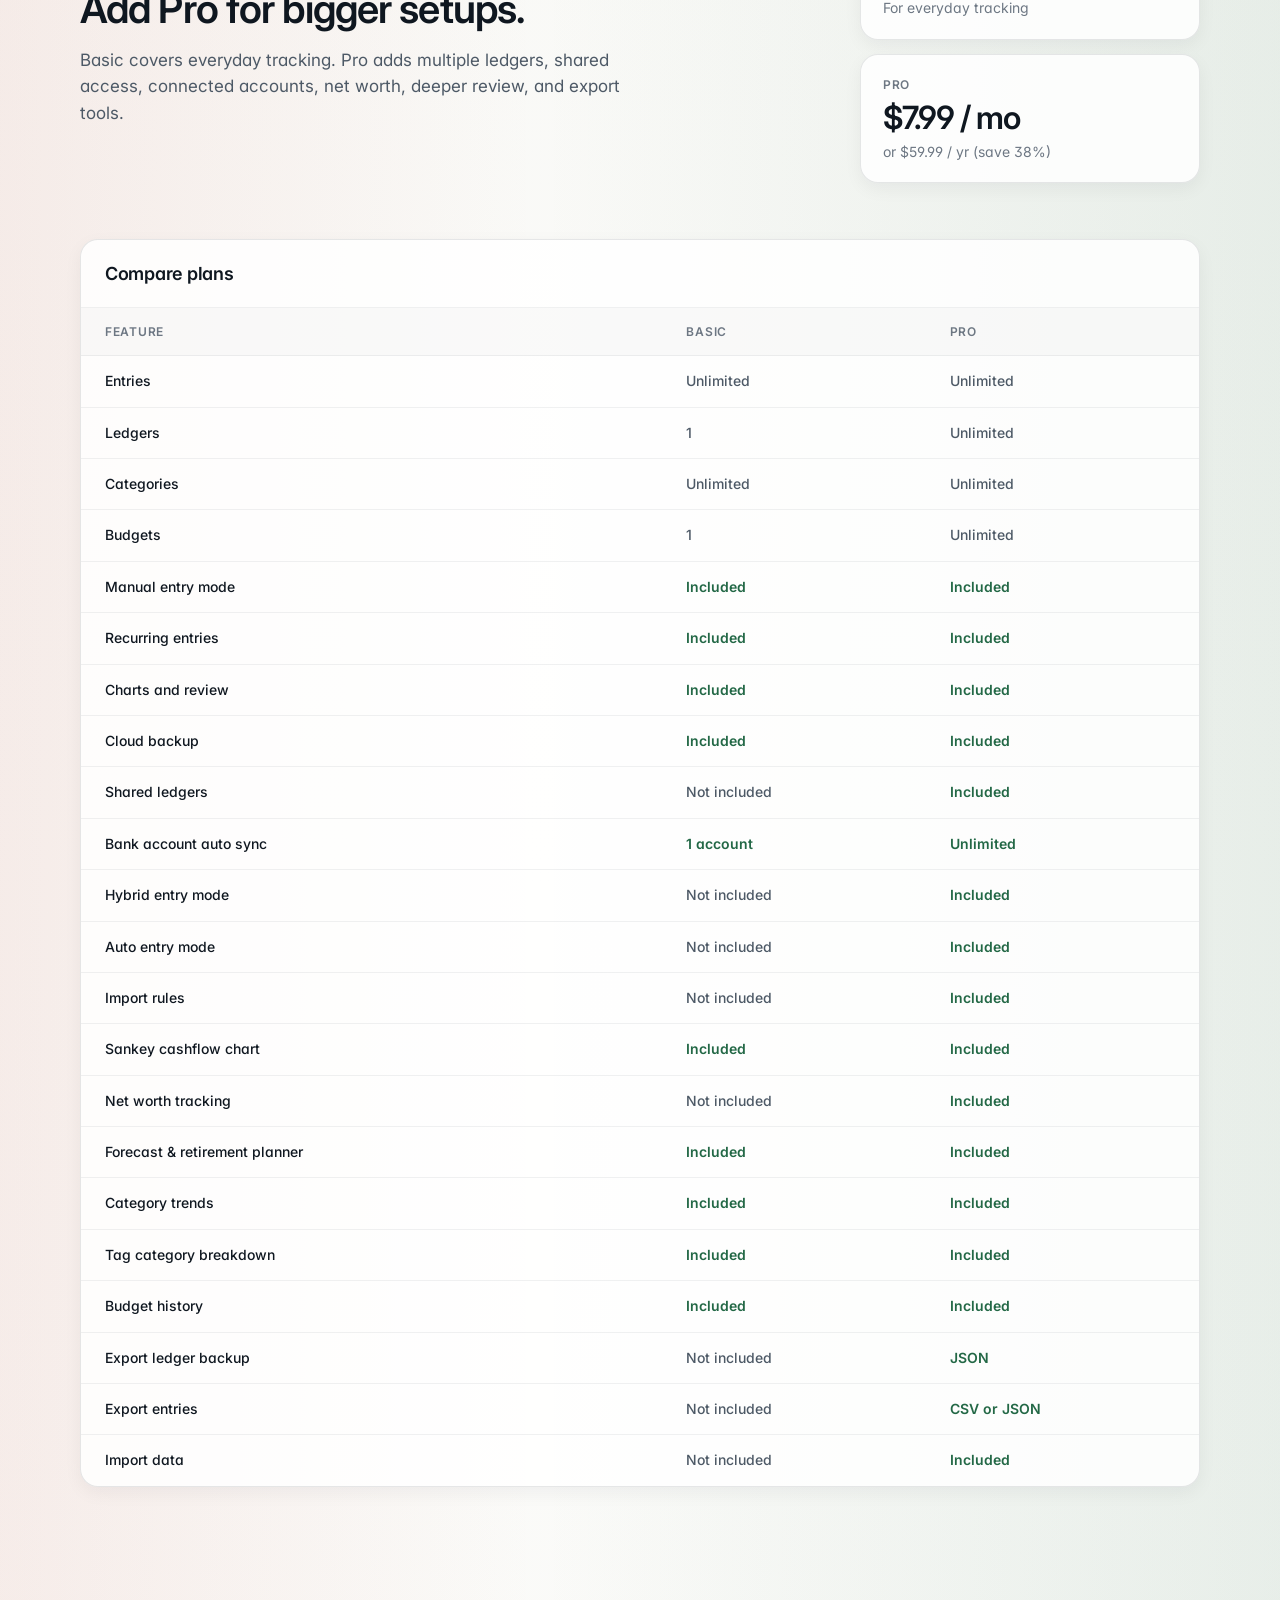
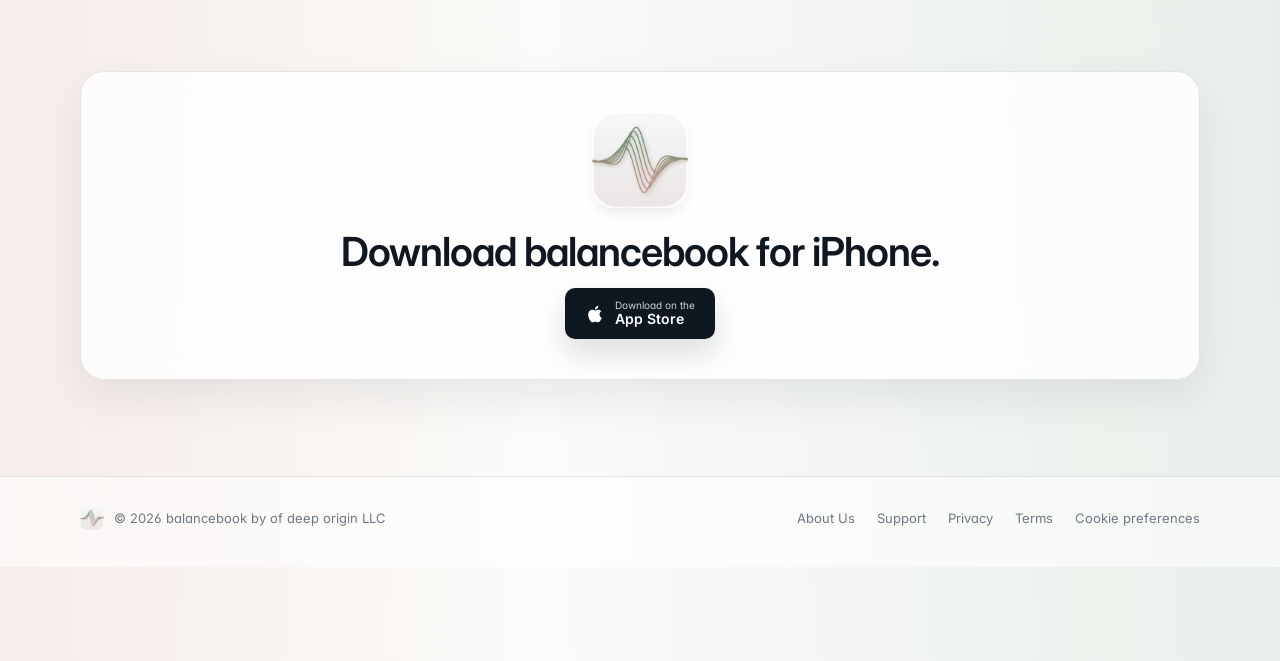
==== commit 1fd78493: "Refresh screenshots to 1.7.6 set; add Forecast (grid tile, feature card, compare row); screens in a " ====
--- a/index.html
+++ b/index.html
@@ -490,7 +490,7 @@
 
     .screens-grid {
       display: grid;
-      grid-template-columns: repeat(6, 1fr);
+      grid-template-columns: repeat(7, 1fr);
       gap: 20px;
     }
 
@@ -1137,11 +1137,11 @@
       <div class="hero-visual">
         <div class="hero-stack">
           <div class="shot shot-main">
-            <img src="assets/Simulator Screenshot - iPhone 14 Plus - 2026-06-03 at 22.54.33.png" alt="balancebook net worth screen" loading="eager" data-theme-image data-light-src="assets/Simulator Screenshot - iPhone 14 Plus - 2026-06-03 at 22.56.18.png" data-dark-src="assets/Simulator Screenshot - iPhone 14 Plus - 2026-06-03 at 22.54.33.png" />
+            <img src="assets/Simulator Screenshot - iPhone 14 Plus - 2026-06-21 at 10.42.15.png" alt="balancebook net worth screen" loading="eager" data-theme-image data-light-src="assets/Simulator Screenshot - iPhone 14 Plus - 2026-06-21 at 10.43.32.png" data-dark-src="assets/Simulator Screenshot - iPhone 14 Plus - 2026-06-21 at 10.42.15.png" />
           </div>
 
           <div class="shot shot-side">
-            <img src="assets/Simulator Screenshot - iPhone 14 Plus - 2026-06-03 at 22.54.49.png" alt="balancebook Sankey cashflow screen" loading="lazy" data-theme-image data-light-src="assets/Simulator Screenshot - iPhone 14 Plus - 2026-06-03 at 22.56.25.png" data-dark-src="assets/Simulator Screenshot - iPhone 14 Plus - 2026-06-03 at 22.54.49.png" />
+            <img src="assets/Simulator Screenshot - iPhone 14 Plus - 2026-06-21 at 10.42.24.png" alt="balancebook Sankey cashflow screen" loading="lazy" data-theme-image data-light-src="assets/Simulator Screenshot - iPhone 14 Plus - 2026-06-21 at 10.43.36.png" data-dark-src="assets/Simulator Screenshot - iPhone 14 Plus - 2026-06-21 at 10.42.24.png" />
           </div>
         </div>
       </div>
@@ -1303,6 +1303,16 @@
         <article class="feature">
           <div class="feature-head">
             <span class="feature-icon" aria-hidden="true">
+              <svg width="20" height="20" viewBox="0 0 24 24" fill="none" stroke="currentColor" stroke-width="1.7" stroke-linecap="round" stroke-linejoin="round"><polyline points="3 17 9 11 13 15 21 7"/><polyline points="15 7 21 7 21 13"/></svg>
+            </span>
+            <h3>Forecast &amp; retirement planner</h3>
+          </div>
+          <p>Project your net worth years into the future, model retirement withdrawals and income streams, and see your FIRE and Coast FIRE numbers — free.</p>
+        </article>
+
+        <article class="feature">
+          <div class="feature-head">
+            <span class="feature-icon" aria-hidden="true">
               <svg width="20" height="20" viewBox="0 0 24 24" fill="none" stroke="currentColor" stroke-width="1.7" stroke-linecap="round" stroke-linejoin="round"><path d="M21 15v4a2 2 0 0 1-2 2H5a2 2 0 0 1-2-2v-4"/><path d="m7 10 5 5 5-5"/><path d="M12 15V3"/></svg>
             </span>
             <h3>Import and export <span class="pro-tag">Pro</span></h3>
@@ -1328,38 +1338,44 @@
 
       <div class="screens-grid">
         <div class="screen">
-          <button class="screen-frame" type="button" data-lightbox-src="assets/Simulator Screenshot - iPhone 14 Plus - 2026-06-03 at 22.53.31.png" data-dark-src="assets/Simulator Screenshot - iPhone 14 Plus - 2026-06-03 at 22.53.31.png" data-light-src="assets/Simulator Screenshot - iPhone 14 Plus - 2026-06-03 at 22.55.43.png" data-lightbox-alt="Entries screen">
-            <img src="assets/Simulator Screenshot - iPhone 14 Plus - 2026-06-03 at 22.53.31.png" alt="Entries screen" loading="lazy" />
+          <button class="screen-frame" type="button" data-lightbox-src="assets/Simulator Screenshot - iPhone 14 Plus - 2026-06-21 at 10.41.31.png" data-dark-src="assets/Simulator Screenshot - iPhone 14 Plus - 2026-06-21 at 10.41.31.png" data-light-src="assets/Simulator Screenshot - iPhone 14 Plus - 2026-06-21 at 10.43.05.png" data-lightbox-alt="Entries screen">
+            <img src="assets/Simulator Screenshot - iPhone 14 Plus - 2026-06-21 at 10.41.31.png" alt="Entries screen" loading="lazy" />
           </button>
           <div class="screen-label">Entries</div>
         </div>
         <div class="screen">
-          <button class="screen-frame" type="button" data-lightbox-src="assets/Simulator Screenshot - iPhone 14 Plus - 2026-06-03 at 22.53.46.png" data-dark-src="assets/Simulator Screenshot - iPhone 14 Plus - 2026-06-03 at 22.53.46.png" data-light-src="assets/Simulator Screenshot - iPhone 14 Plus - 2026-06-03 at 22.56.04.png" data-lightbox-alt="Review screen">
-            <img src="assets/Simulator Screenshot - iPhone 14 Plus - 2026-06-03 at 22.53.46.png" alt="Review screen" loading="lazy" />
+          <button class="screen-frame" type="button" data-lightbox-src="assets/Simulator Screenshot - iPhone 14 Plus - 2026-06-21 at 10.41.43.png" data-dark-src="assets/Simulator Screenshot - iPhone 14 Plus - 2026-06-21 at 10.41.43.png" data-light-src="assets/Simulator Screenshot - iPhone 14 Plus - 2026-06-21 at 10.43.16.png" data-lightbox-alt="Review screen">
+            <img src="assets/Simulator Screenshot - iPhone 14 Plus - 2026-06-21 at 10.41.43.png" alt="Review screen" loading="lazy" />
           </button>
           <div class="screen-label">Review</div>
         </div>
         <div class="screen">
-          <button class="screen-frame" type="button" data-lightbox-src="assets/Simulator Screenshot - iPhone 14 Plus - 2026-06-03 at 22.54.33.png" data-dark-src="assets/Simulator Screenshot - iPhone 14 Plus - 2026-06-03 at 22.54.33.png" data-light-src="assets/Simulator Screenshot - iPhone 14 Plus - 2026-06-03 at 22.56.18.png" data-lightbox-alt="Net Worth screen">
-            <img src="assets/Simulator Screenshot - iPhone 14 Plus - 2026-06-03 at 22.54.33.png" alt="Net Worth screen" loading="lazy" />
+          <button class="screen-frame" type="button" data-lightbox-src="assets/Simulator Screenshot - iPhone 14 Plus - 2026-06-21 at 10.42.15.png" data-dark-src="assets/Simulator Screenshot - iPhone 14 Plus - 2026-06-21 at 10.42.15.png" data-light-src="assets/Simulator Screenshot - iPhone 14 Plus - 2026-06-21 at 10.43.32.png" data-lightbox-alt="Net Worth screen">
+            <img src="assets/Simulator Screenshot - iPhone 14 Plus - 2026-06-21 at 10.42.15.png" alt="Net Worth screen" loading="lazy" />
           </button>
           <div class="screen-label">Net Worth</div>
         </div>
         <div class="screen">
-          <button class="screen-frame" type="button" data-lightbox-src="assets/Simulator Screenshot - iPhone 14 Plus - 2026-06-03 at 22.54.49.png" data-dark-src="assets/Simulator Screenshot - iPhone 14 Plus - 2026-06-03 at 22.54.49.png" data-light-src="assets/Simulator Screenshot - iPhone 14 Plus - 2026-06-03 at 22.56.25.png" data-lightbox-alt="Cashflow screen">
-            <img src="assets/Simulator Screenshot - iPhone 14 Plus - 2026-06-03 at 22.54.49.png" alt="Cashflow screen" loading="lazy" />
+          <button class="screen-frame" type="button" data-lightbox-src="assets/Simulator Screenshot - iPhone 14 Plus - 2026-06-21 at 10.42.05.png" data-dark-src="assets/Simulator Screenshot - iPhone 14 Plus - 2026-06-21 at 10.42.05.png" data-light-src="assets/Simulator Screenshot - iPhone 14 Plus - 2026-06-21 at 10.43.24.png" data-lightbox-alt="Forecast screen">
+            <img src="assets/Simulator Screenshot - iPhone 14 Plus - 2026-06-21 at 10.42.05.png" alt="Forecast screen" loading="lazy" />
+          </button>
+          <div class="screen-label">Forecast</div>
+        </div>
+        <div class="screen">
+          <button class="screen-frame" type="button" data-lightbox-src="assets/Simulator Screenshot - iPhone 14 Plus - 2026-06-21 at 10.42.24.png" data-dark-src="assets/Simulator Screenshot - iPhone 14 Plus - 2026-06-21 at 10.42.24.png" data-light-src="assets/Simulator Screenshot - iPhone 14 Plus - 2026-06-21 at 10.43.36.png" data-lightbox-alt="Cashflow screen">
+            <img src="assets/Simulator Screenshot - iPhone 14 Plus - 2026-06-21 at 10.42.24.png" alt="Cashflow screen" loading="lazy" />
           </button>
           <div class="screen-label">Cashflow</div>
         </div>
         <div class="screen">
-          <button class="screen-frame" type="button" data-lightbox-src="assets/Simulator Screenshot - iPhone 14 Plus - 2026-06-03 at 22.55.18.png" data-dark-src="assets/Simulator Screenshot - iPhone 14 Plus - 2026-06-03 at 22.55.18.png" data-light-src="assets/Simulator Screenshot - iPhone 14 Plus - 2026-06-03 at 22.56.31.png" data-lightbox-alt="Categories screen">
-            <img src="assets/Simulator Screenshot - iPhone 14 Plus - 2026-06-03 at 22.55.18.png" alt="Categories screen" loading="lazy" />
+          <button class="screen-frame" type="button" data-lightbox-src="assets/Simulator Screenshot - iPhone 14 Plus - 2026-06-21 at 10.42.32.png" data-dark-src="assets/Simulator Screenshot - iPhone 14 Plus - 2026-06-21 at 10.42.32.png" data-light-src="assets/Simulator Screenshot - iPhone 14 Plus - 2026-06-21 at 10.43.43.png" data-lightbox-alt="Categories screen">
+            <img src="assets/Simulator Screenshot - iPhone 14 Plus - 2026-06-21 at 10.42.32.png" alt="Categories screen" loading="lazy" />
           </button>
           <div class="screen-label">Categories</div>
         </div>
         <div class="screen">
-          <button class="screen-frame" type="button" data-lightbox-src="assets/Simulator Screenshot - iPhone 14 Plus - 2026-06-03 at 22.55.03.png" data-dark-src="assets/Simulator Screenshot - iPhone 14 Plus - 2026-06-03 at 22.55.03.png" data-light-src="assets/Simulator Screenshot - iPhone 14 Plus - 2026-06-03 at 22.56.37.png" data-lightbox-alt="Budgets screen">
-            <img src="assets/Simulator Screenshot - iPhone 14 Plus - 2026-06-03 at 22.55.03.png" alt="Budgets screen" loading="lazy" />
+          <button class="screen-frame" type="button" data-lightbox-src="assets/Simulator Screenshot - iPhone 14 Plus - 2026-06-21 at 10.42.37.png" data-dark-src="assets/Simulator Screenshot - iPhone 14 Plus - 2026-06-21 at 10.42.37.png" data-light-src="assets/Simulator Screenshot - iPhone 14 Plus - 2026-06-21 at 10.43.47.png" data-lightbox-alt="Budgets screen">
+            <img src="assets/Simulator Screenshot - iPhone 14 Plus - 2026-06-21 at 10.42.37.png" alt="Budgets screen" loading="lazy" />
           </button>
           <div class="screen-label">Budgets</div>
         </div>
@@ -1475,6 +1491,11 @@
             <tr>
               <td>Net worth tracking</td>
               <td class="compare-value">Not included</td>
+              <td class="compare-value yes">Included</td>
+            </tr>
+            <tr>
+              <td>Forecast &amp; retirement planner</td>
+              <td class="compare-value yes">Included</td>
               <td class="compare-value yes">Included</td>
             </tr>
             <tr>
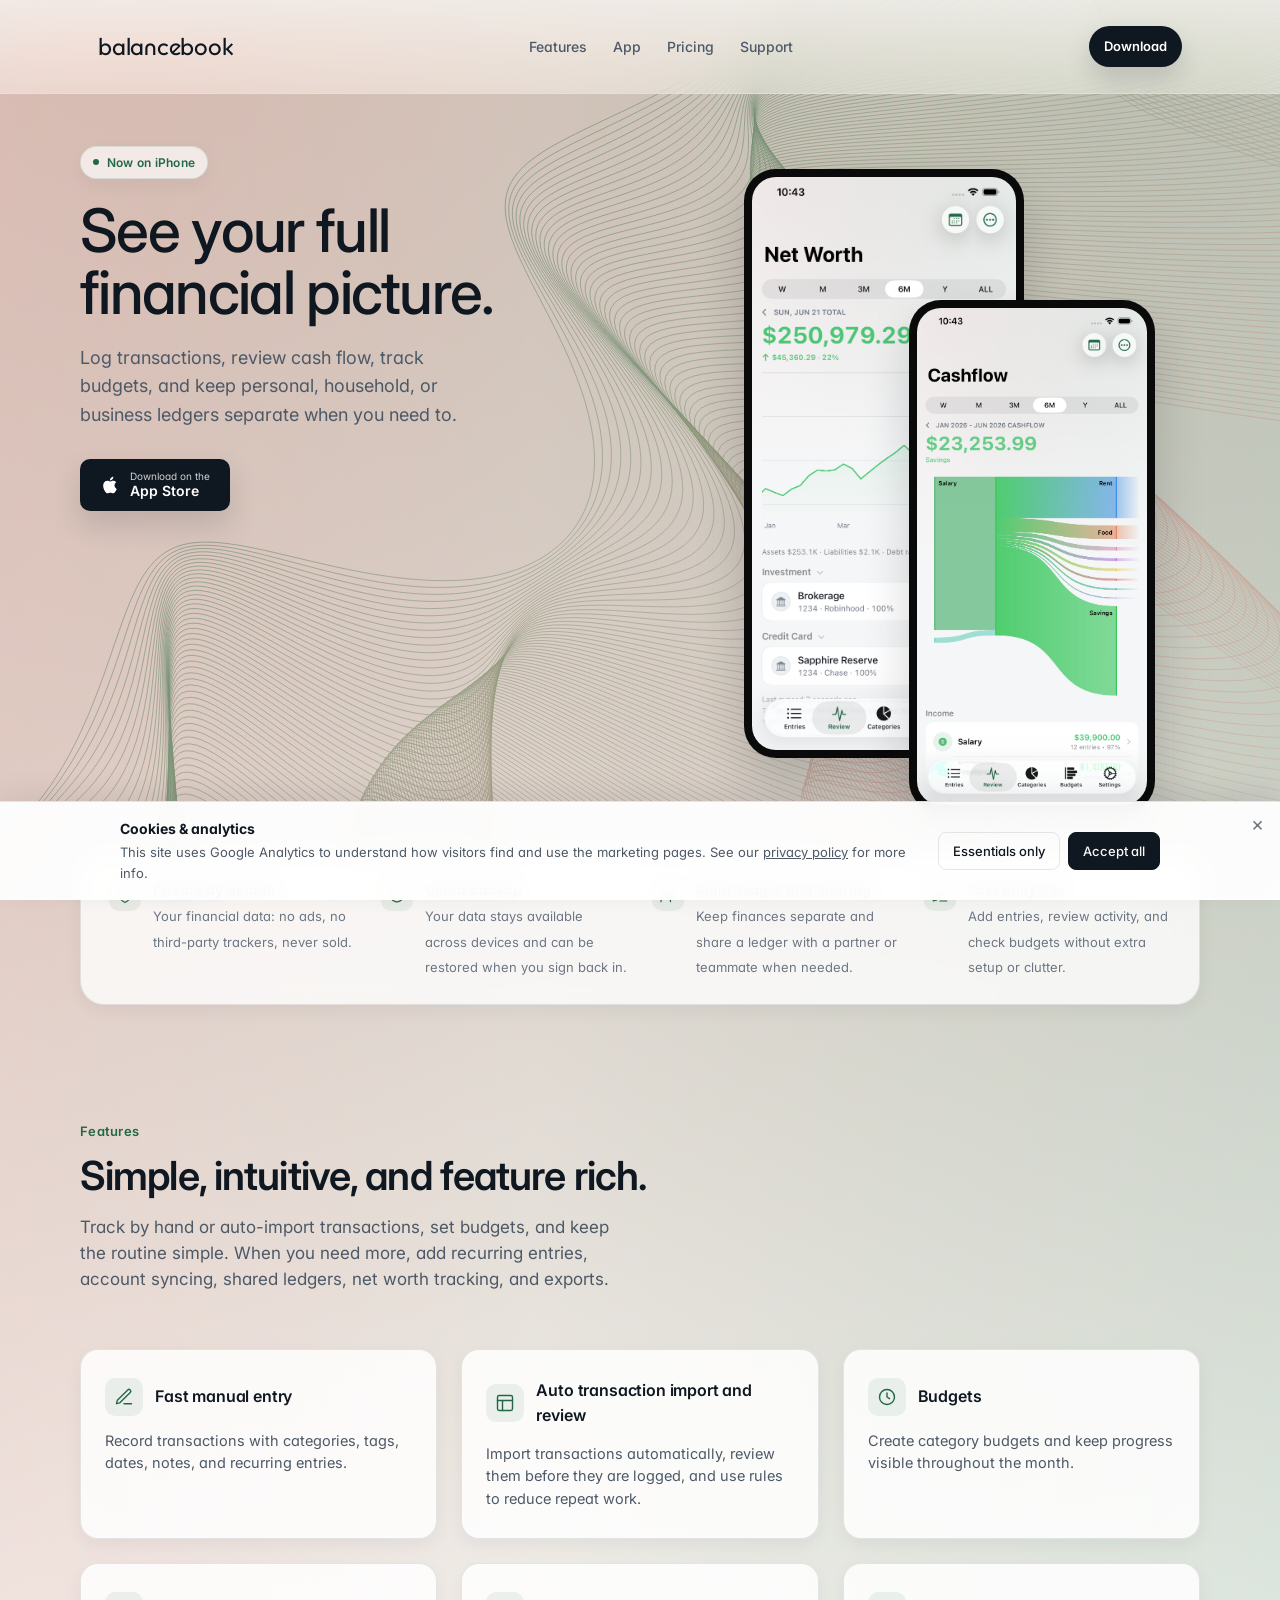
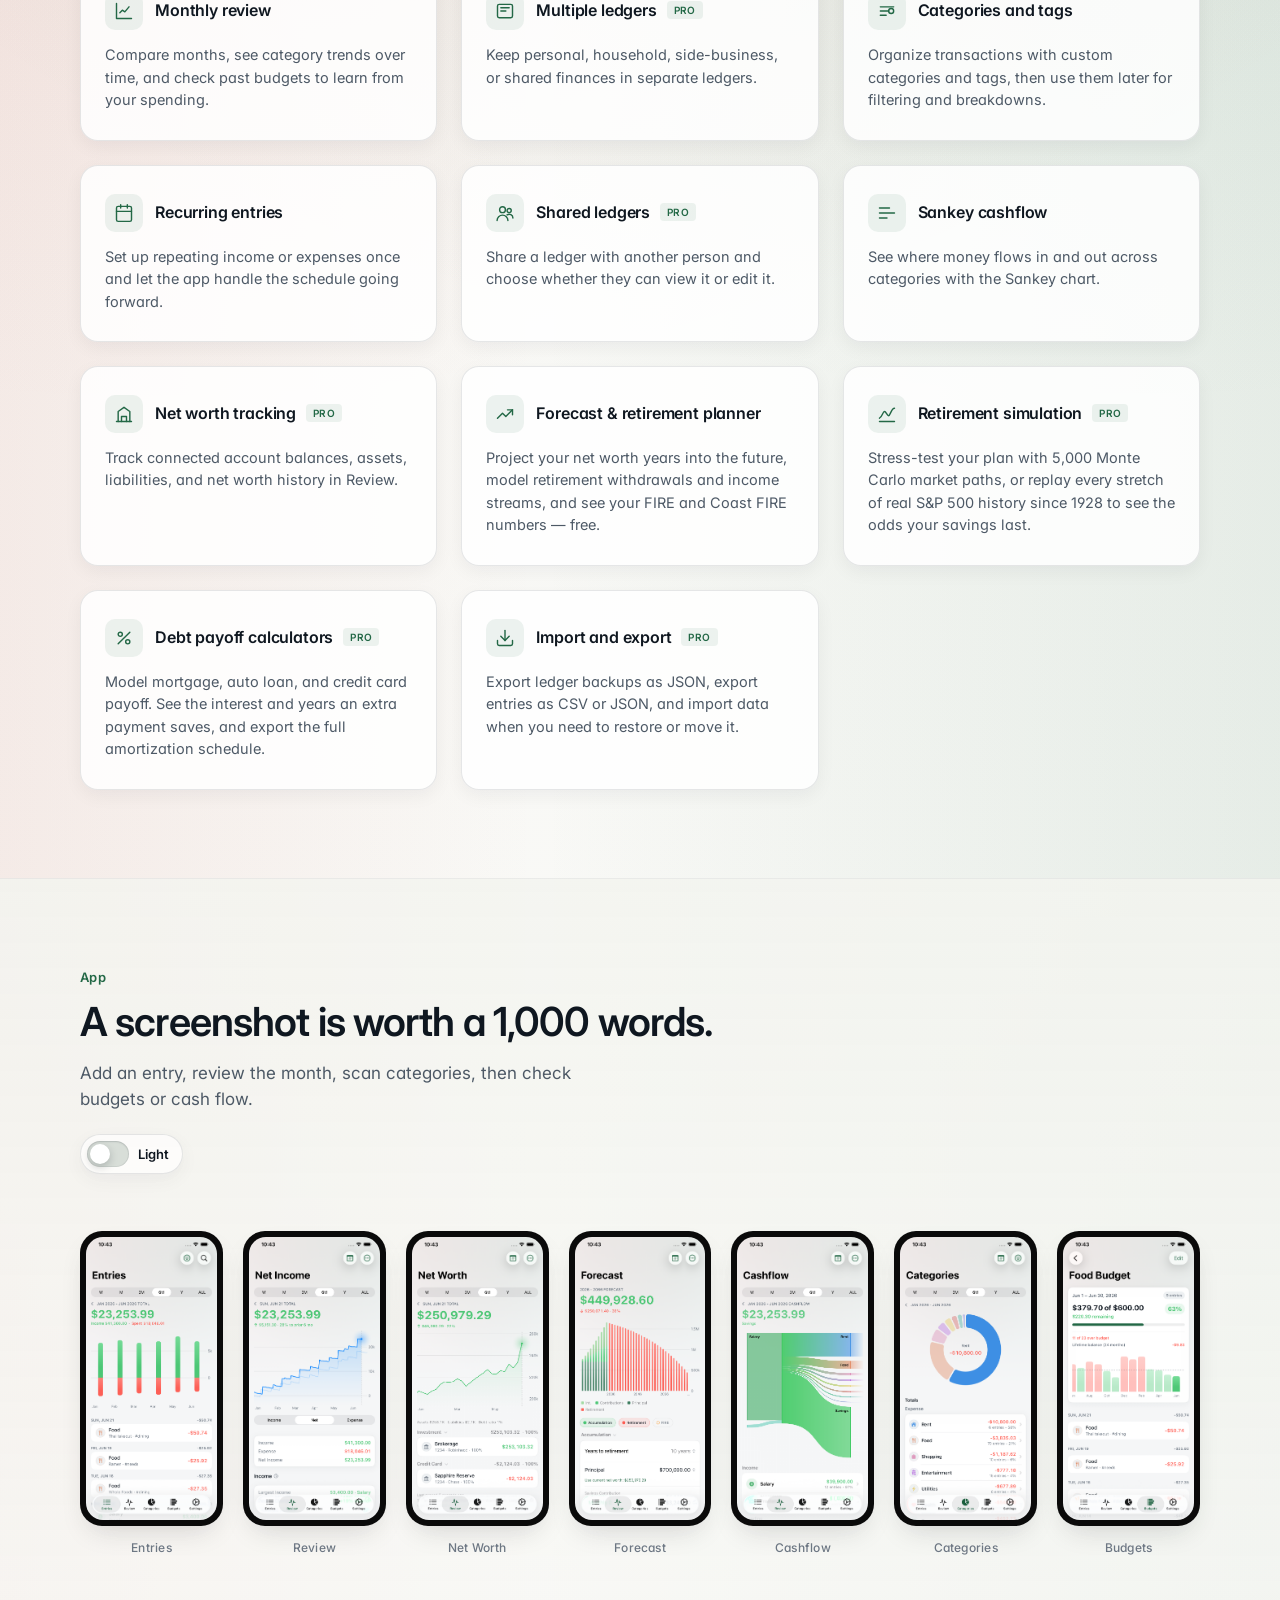
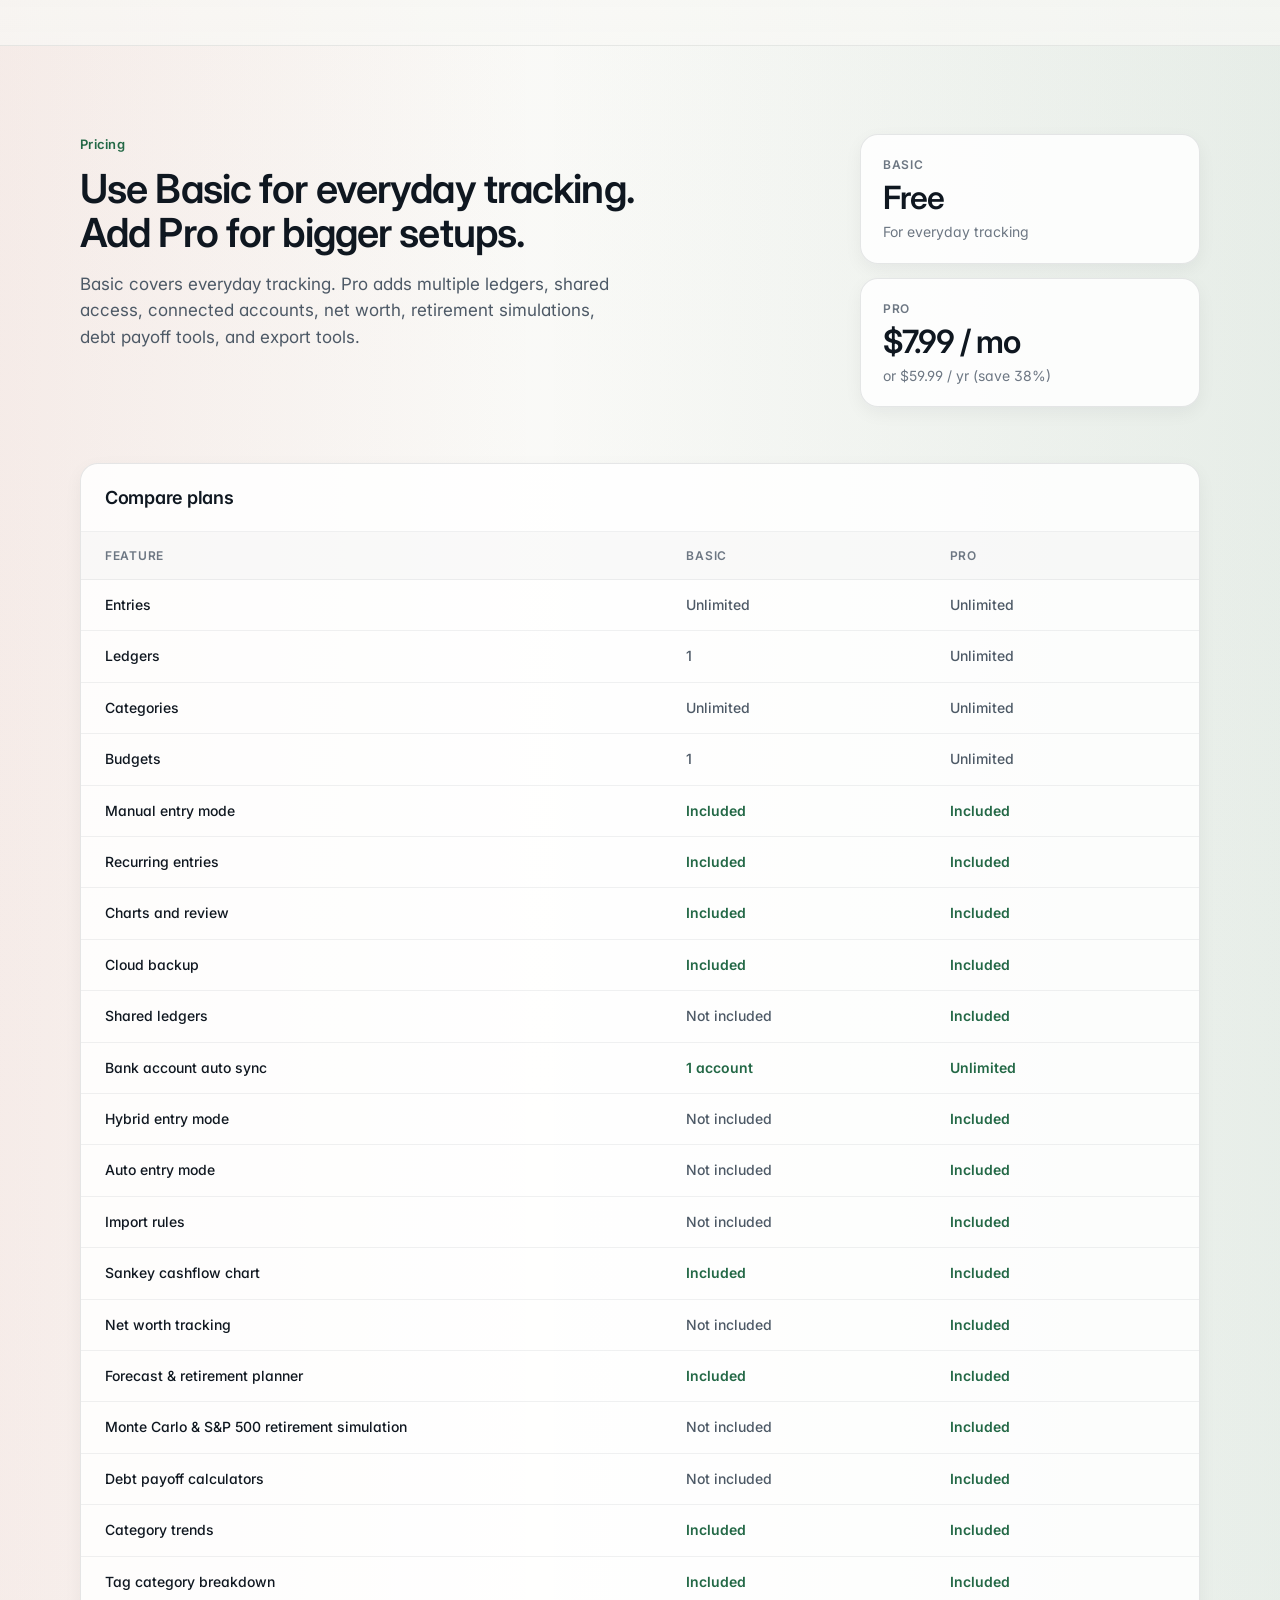
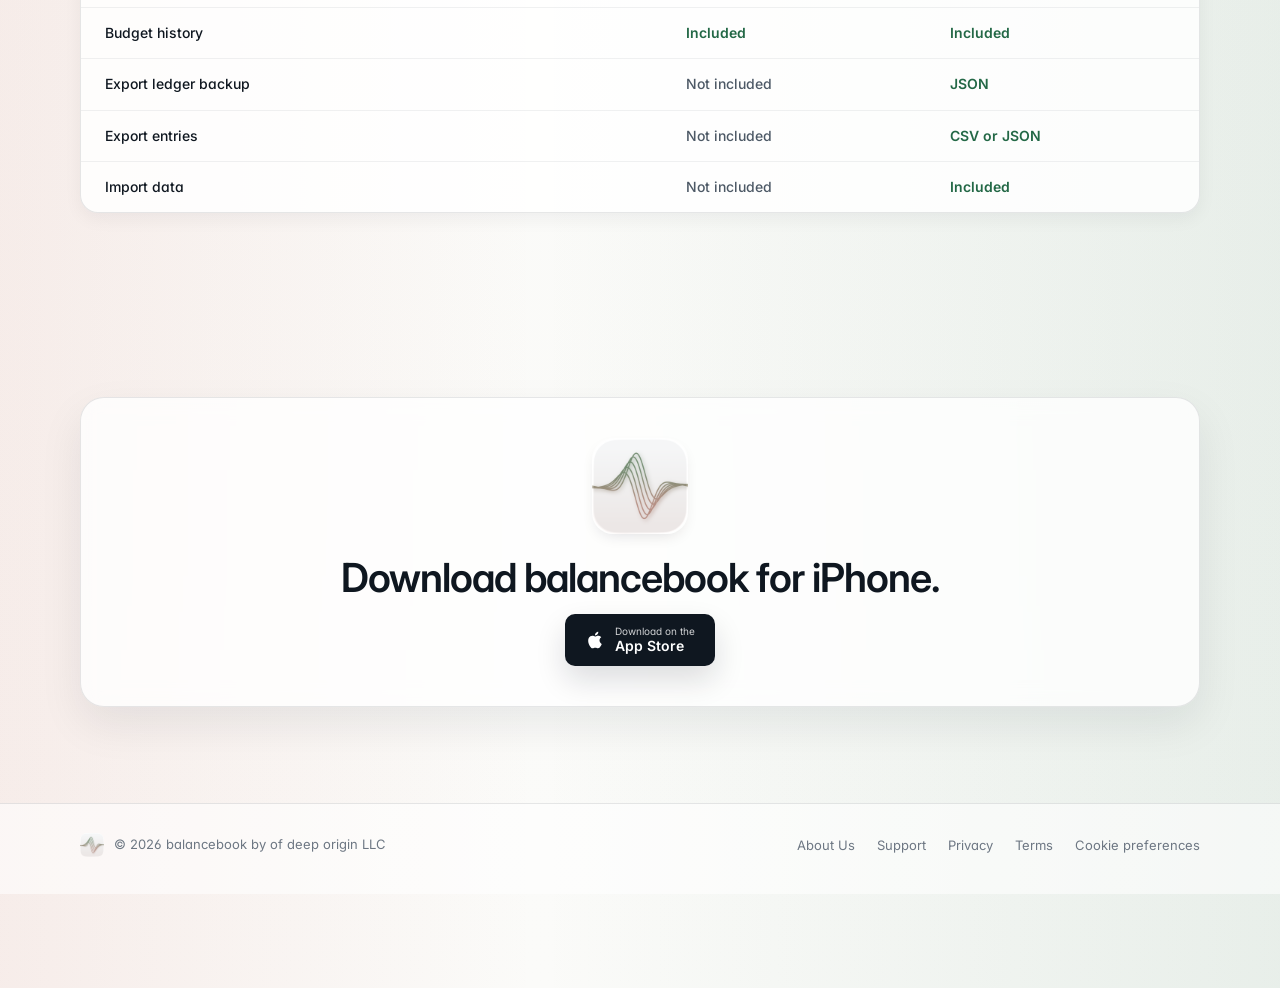
==== commit 4fa017e3: "Add retirement simulation + debt payoff calculators to feature list and plan comparison" ====
--- a/index.html
+++ b/index.html
@@ -1308,6 +1308,26 @@
             <h3>Forecast &amp; retirement planner</h3>
           </div>
           <p>Project your net worth years into the future, model retirement withdrawals and income streams, and see your FIRE and Coast FIRE numbers — free.</p>
+        </article>
+
+        <article class="feature">
+          <div class="feature-head">
+            <span class="feature-icon" aria-hidden="true">
+              <svg width="20" height="20" viewBox="0 0 24 24" fill="none" stroke="currentColor" stroke-width="1.7" stroke-linecap="round" stroke-linejoin="round"><path d="M3 17c3-1 4-8 6-8s3 5 5 5 3-9 7-9"/><path d="M3 21h18"/></svg>
+            </span>
+            <h3>Retirement simulation <span class="pro-tag">Pro</span></h3>
+          </div>
+          <p>Stress-test your plan with 5,000 Monte Carlo market paths, or replay every stretch of real S&amp;P 500 history since 1928 to see the odds your savings last.</p>
+        </article>
+
+        <article class="feature">
+          <div class="feature-head">
+            <span class="feature-icon" aria-hidden="true">
+              <svg width="20" height="20" viewBox="0 0 24 24" fill="none" stroke="currentColor" stroke-width="1.7" stroke-linecap="round" stroke-linejoin="round"><circle cx="7.5" cy="7.5" r="2.5"/><circle cx="16.5" cy="16.5" r="2.5"/><path d="M19 5 5 19"/></svg>
+            </span>
+            <h3>Debt payoff calculators <span class="pro-tag">Pro</span></h3>
+          </div>
+          <p>Model mortgage, auto loan, and credit card payoff. See the interest and years an extra payment saves, and export the full amortization schedule.</p>
         </article>
 
         <article class="feature">
@@ -1389,7 +1409,7 @@
         <div>
           <div class="section-eyebrow">Pricing</div>
           <h2 class="section-title">Use Basic for everyday tracking. Add Pro for bigger setups.</h2>
-          <p class="section-lede">Basic covers everyday tracking. Pro adds multiple ledgers, shared access, connected accounts, net worth, deeper review, and export tools.</p>
+          <p class="section-lede">Basic covers everyday tracking. Pro adds multiple ledgers, shared access, connected accounts, net worth, retirement simulations, debt payoff tools, and export tools.</p>
         </div>
         <div class="pricing-summary">
           <div class="pricing-summary-card">
@@ -1496,6 +1516,16 @@
             <tr>
               <td>Forecast &amp; retirement planner</td>
               <td class="compare-value yes">Included</td>
+              <td class="compare-value yes">Included</td>
+            </tr>
+            <tr>
+              <td>Monte Carlo &amp; S&amp;P 500 retirement simulation</td>
+              <td class="compare-value">Not included</td>
+              <td class="compare-value yes">Included</td>
+            </tr>
+            <tr>
+              <td>Debt payoff calculators</td>
+              <td class="compare-value">Not included</td>
               <td class="compare-value yes">Included</td>
             </tr>
             <tr>
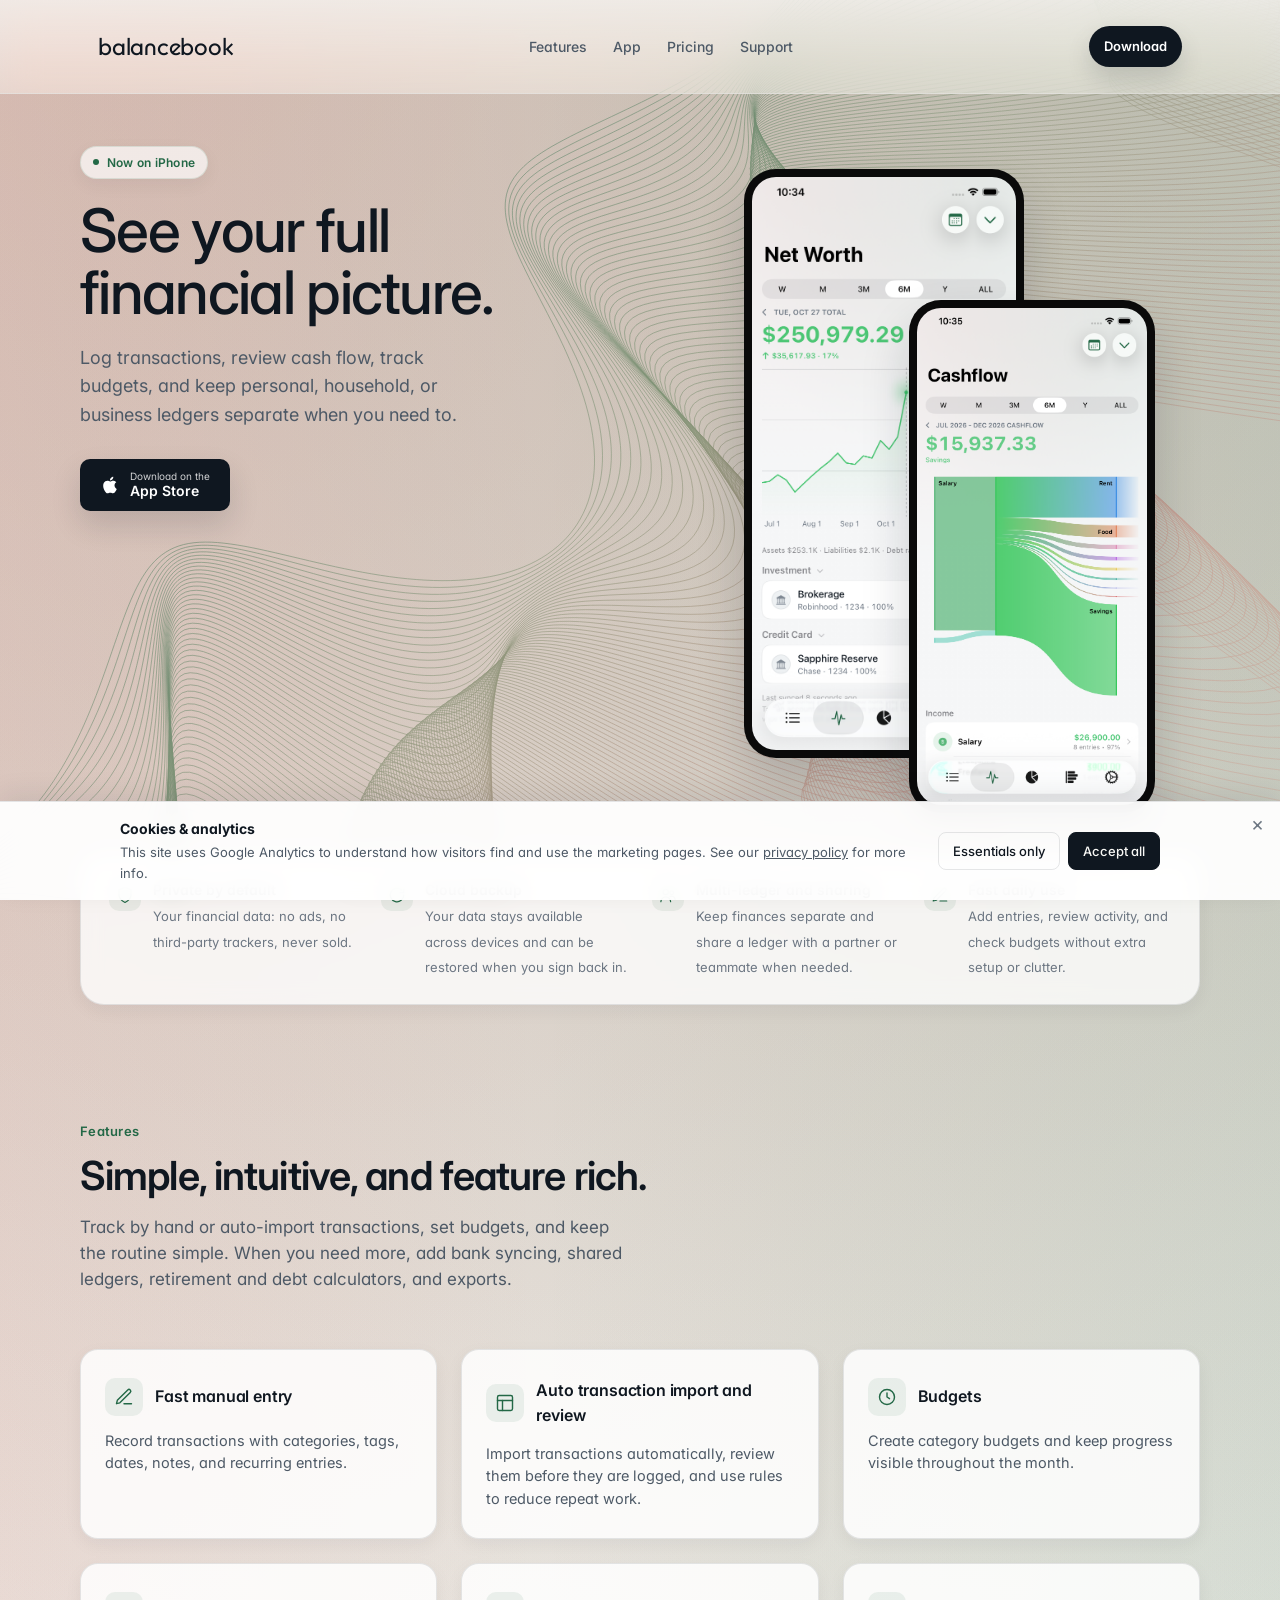
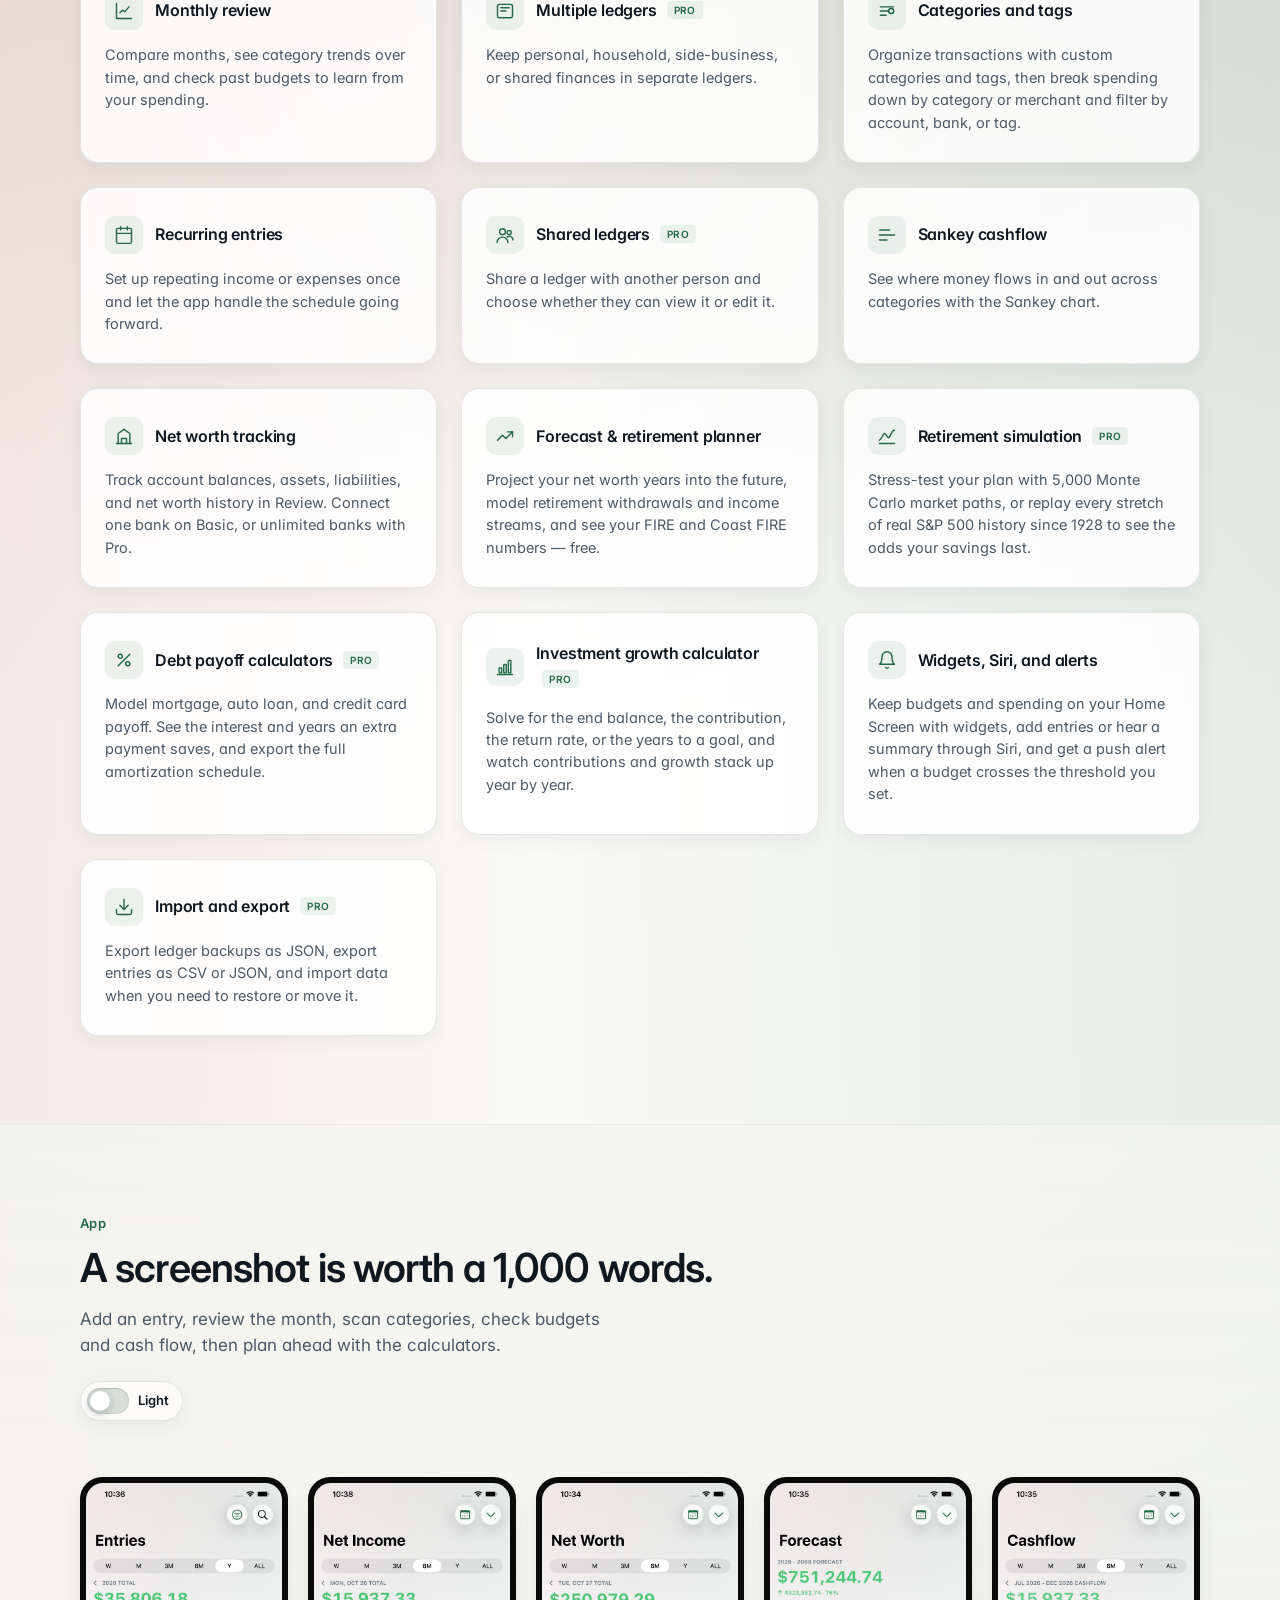
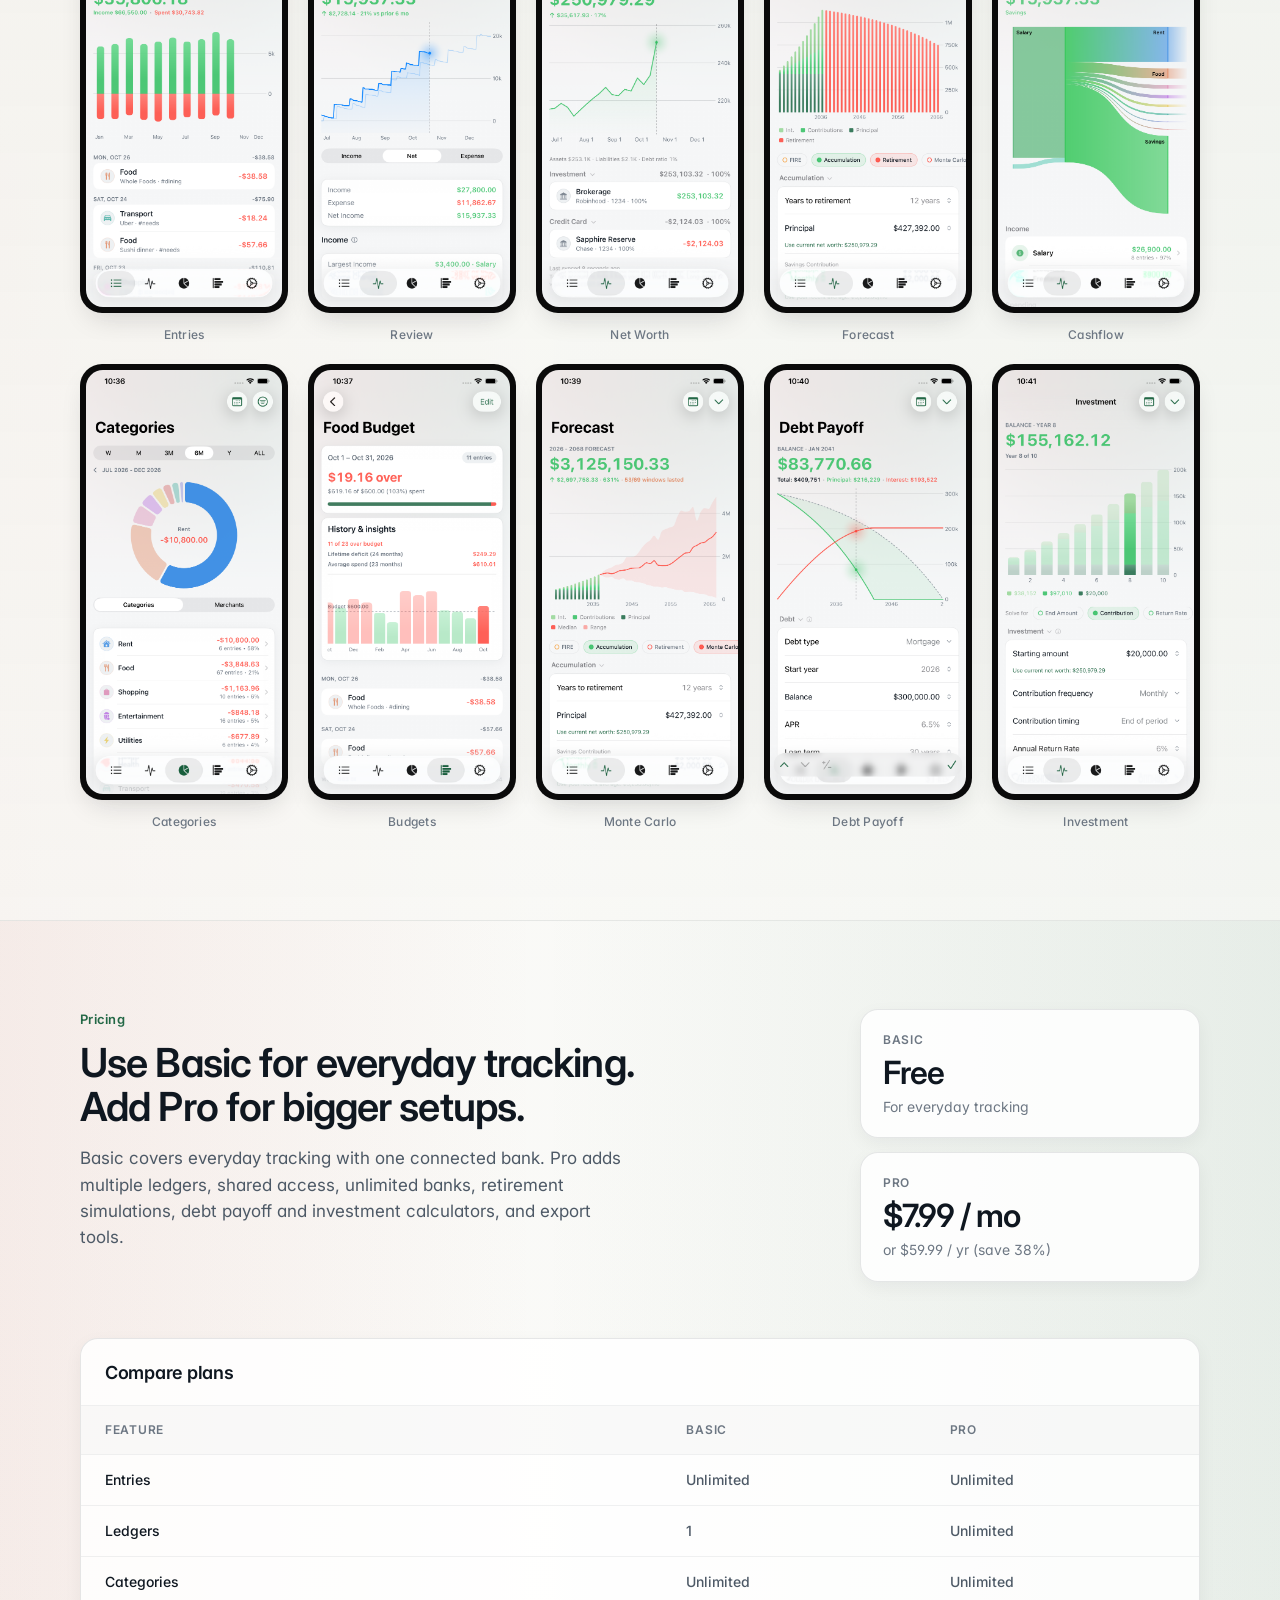
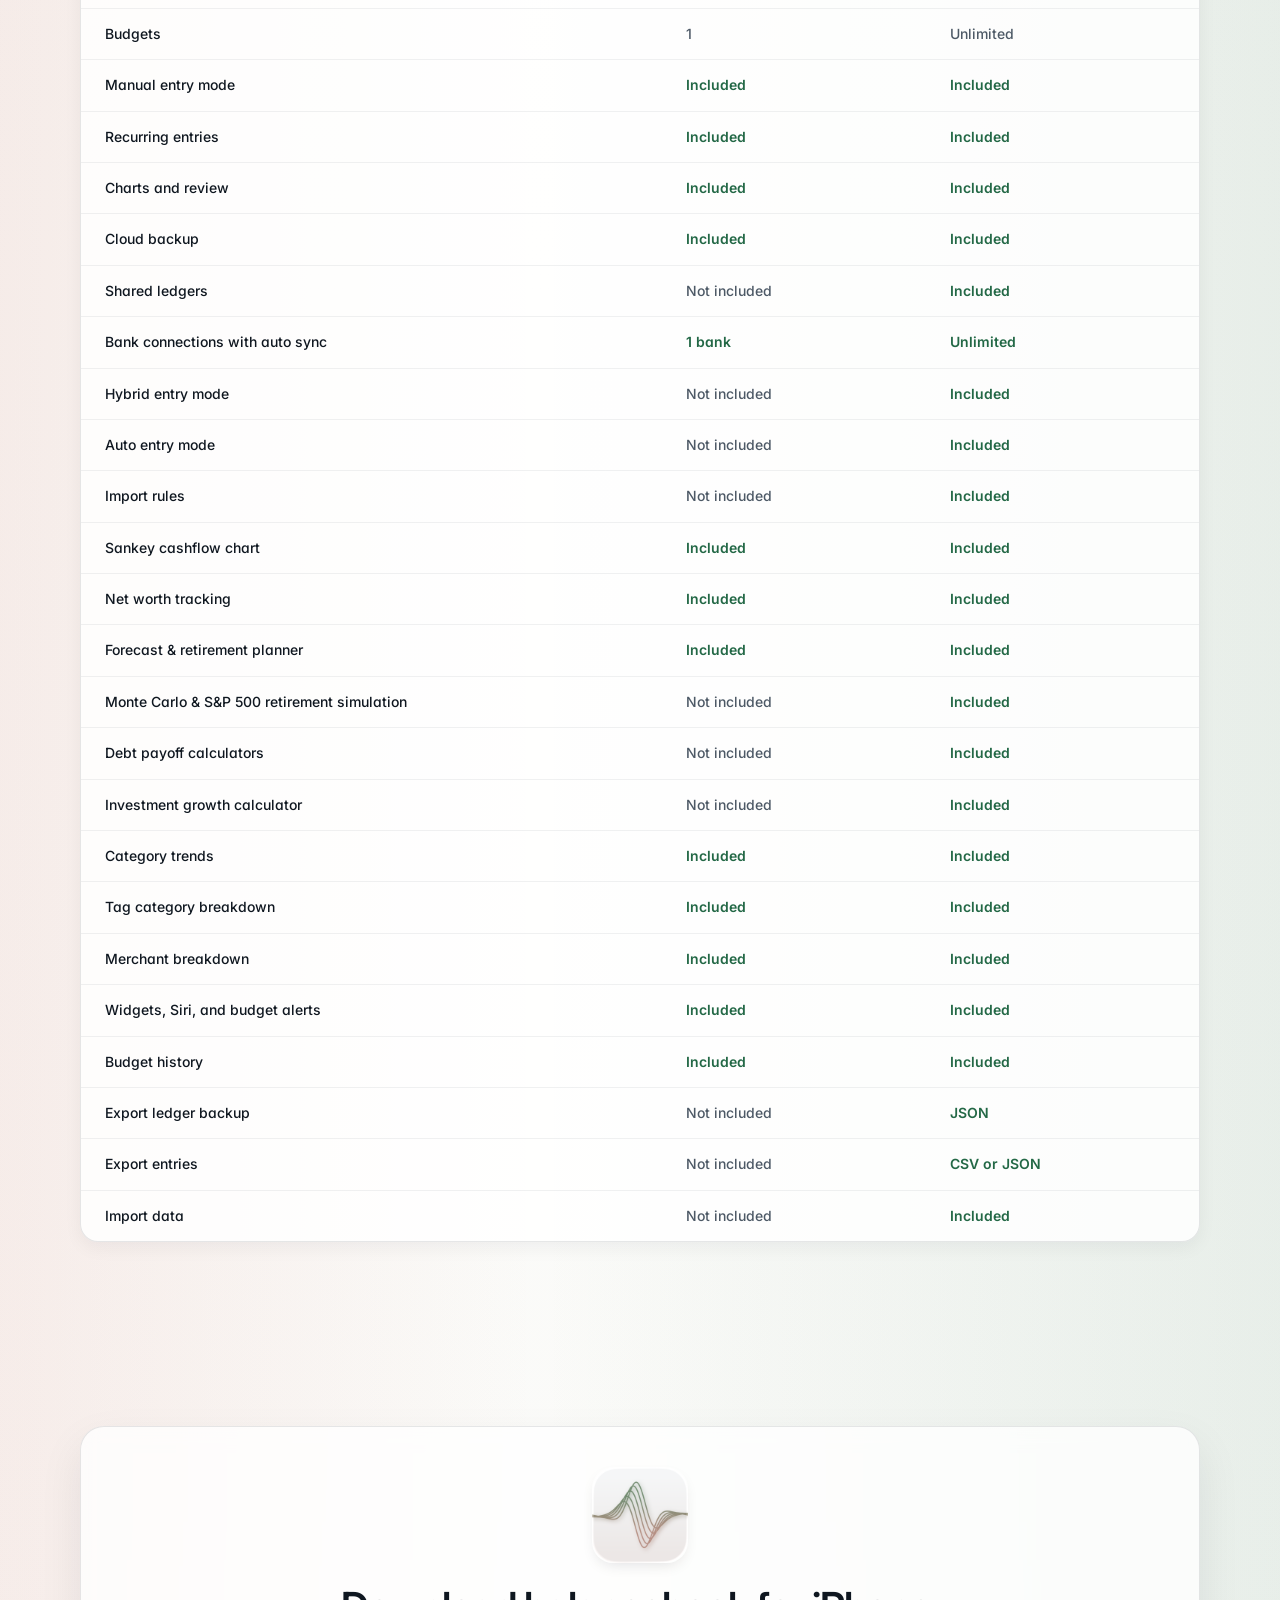
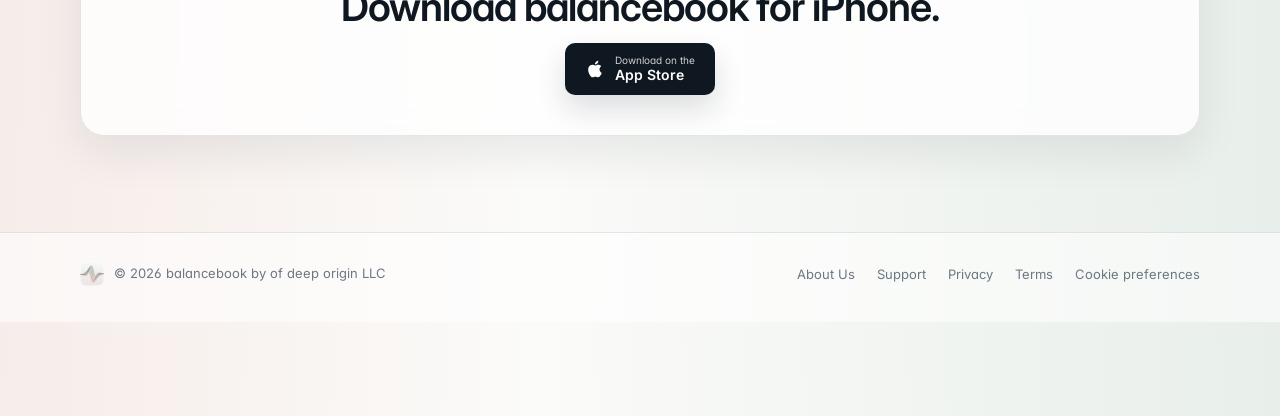
==== commit 23cb3c84: "Refresh screenshots to 2.0.0 set; add Investment, widgets and merchant rows; net worth is free" ====
--- a/index.html
+++ b/index.html
@@ -490,7 +490,7 @@
 
     .screens-grid {
       display: grid;
-      grid-template-columns: repeat(7, 1fr);
+      grid-template-columns: repeat(5, 1fr);
       gap: 20px;
     }
 
@@ -1069,7 +1069,7 @@
       .trust { padding-top: 40px; }
       .trust-grid { grid-template-columns: repeat(2, 1fr); gap: 20px; }
       .features-grid { grid-template-columns: repeat(2, 1fr); }
-      .screens-grid { grid-template-columns: repeat(3, 1fr); }
+      .screens-grid { grid-template-columns: repeat(5, 1fr); gap: 14px; }
       .pricing-head { grid-template-columns: 1fr; }
       section { padding: 64px 0; }
     }
@@ -1137,11 +1137,11 @@
       <div class="hero-visual">
         <div class="hero-stack">
           <div class="shot shot-main">
-            <img src="assets/Simulator Screenshot - iPhone 14 Plus - 2026-06-21 at 10.42.15.png" alt="balancebook net worth screen" loading="eager" data-theme-image data-light-src="assets/Simulator Screenshot - iPhone 14 Plus - 2026-06-21 at 10.43.32.png" data-dark-src="assets/Simulator Screenshot - iPhone 14 Plus - 2026-06-21 at 10.42.15.png" />
+            <img src="assets/Simulator Screenshot - iPhone 14 Plus - 2026-10-27 at 22.35.02.png" alt="balancebook net worth screen" loading="eager" data-theme-image data-light-src="assets/Simulator Screenshot - iPhone 14 Plus - 2026-10-27 at 22.34.10.png" data-dark-src="assets/Simulator Screenshot - iPhone 14 Plus - 2026-10-27 at 22.35.02.png" />
           </div>
 
           <div class="shot shot-side">
-            <img src="assets/Simulator Screenshot - iPhone 14 Plus - 2026-06-21 at 10.42.24.png" alt="balancebook Sankey cashflow screen" loading="lazy" data-theme-image data-light-src="assets/Simulator Screenshot - iPhone 14 Plus - 2026-06-21 at 10.43.36.png" data-dark-src="assets/Simulator Screenshot - iPhone 14 Plus - 2026-06-21 at 10.42.24.png" />
+            <img src="assets/Simulator Screenshot - iPhone 14 Plus - 2026-10-27 at 22.35.44.png" alt="balancebook Sankey cashflow screen" loading="lazy" data-theme-image data-light-src="assets/Simulator Screenshot - iPhone 14 Plus - 2026-10-27 at 22.35.41.png" data-dark-src="assets/Simulator Screenshot - iPhone 14 Plus - 2026-10-27 at 22.35.44.png" />
           </div>
         </div>
       </div>
@@ -1196,7 +1196,7 @@
       <div class="section-head">
         <div class="section-eyebrow">Features</div>
         <h2 class="section-title">Simple, intuitive, and feature rich.</h2>
-        <p class="section-lede">Track by hand or auto-import transactions, set budgets, and keep the routine simple. When you need more, add recurring entries, account syncing, shared ledgers, net worth tracking, and exports.</p>
+        <p class="section-lede">Track by hand or auto-import transactions, set budgets, and keep the routine simple. When you need more, add bank syncing, shared ledgers, retirement and debt calculators, and exports.</p>
       </div>
 
       <div class="features-grid">
@@ -1257,7 +1257,7 @@
             </span>
             <h3>Categories and tags</h3>
           </div>
-          <p>Organize transactions with custom categories and tags, then use them later for filtering and breakdowns.</p>
+          <p>Organize transactions with custom categories and tags, then break spending down by category or merchant and filter by account, bank, or tag.</p>
         </article>
 
         <article class="feature">
@@ -1295,9 +1295,9 @@
             <span class="feature-icon" aria-hidden="true">
               <svg width="20" height="20" viewBox="0 0 24 24" fill="none" stroke="currentColor" stroke-width="1.7" stroke-linecap="round" stroke-linejoin="round"><path d="M3 21h18"/><path d="M5 21V9l7-5 7 5v12"/><path d="M9 21v-6h6v6"/></svg>
             </span>
-            <h3>Net worth tracking <span class="pro-tag">Pro</span></h3>
-          </div>
-          <p>Track connected account balances, assets, liabilities, and net worth history in Review.</p>
+            <h3>Net worth tracking</h3>
+          </div>
+          <p>Track account balances, assets, liabilities, and net worth history in Review. Connect one bank on Basic, or unlimited banks with Pro.</p>
         </article>
 
         <article class="feature">
@@ -1333,6 +1333,26 @@
         <article class="feature">
           <div class="feature-head">
             <span class="feature-icon" aria-hidden="true">
+              <svg width="20" height="20" viewBox="0 0 24 24" fill="none" stroke="currentColor" stroke-width="1.7" stroke-linecap="round" stroke-linejoin="round"><path d="M3 21h18"/><rect x="5" y="13" width="3" height="6" rx="0.5"/><rect x="10.5" y="9" width="3" height="10" rx="0.5"/><rect x="16" y="4" width="3" height="15" rx="0.5"/></svg>
+            </span>
+            <h3>Investment growth calculator <span class="pro-tag">Pro</span></h3>
+          </div>
+          <p>Solve for the end balance, the contribution, the return rate, or the years to a goal, and watch contributions and growth stack up year by year.</p>
+        </article>
+
+        <article class="feature">
+          <div class="feature-head">
+            <span class="feature-icon" aria-hidden="true">
+              <svg width="20" height="20" viewBox="0 0 24 24" fill="none" stroke="currentColor" stroke-width="1.7" stroke-linecap="round" stroke-linejoin="round"><path d="M18 8a6 6 0 0 0-12 0c0 7-3 9-3 9h18s-3-2-3-9"/><path d="M13.7 21a2 2 0 0 1-3.4 0"/></svg>
+            </span>
+            <h3>Widgets, Siri, and alerts</h3>
+          </div>
+          <p>Keep budgets and spending on your Home Screen with widgets, add entries or hear a summary through Siri, and get a push alert when a budget crosses the threshold you set.</p>
+        </article>
+
+        <article class="feature">
+          <div class="feature-head">
+            <span class="feature-icon" aria-hidden="true">
               <svg width="20" height="20" viewBox="0 0 24 24" fill="none" stroke="currentColor" stroke-width="1.7" stroke-linecap="round" stroke-linejoin="round"><path d="M21 15v4a2 2 0 0 1-2 2H5a2 2 0 0 1-2-2v-4"/><path d="m7 10 5 5 5-5"/><path d="M12 15V3"/></svg>
             </span>
             <h3>Import and export <span class="pro-tag">Pro</span></h3>
@@ -1348,7 +1368,7 @@
       <div class="section-head screens-head">
         <div class="section-eyebrow">App</div>
         <h2 class="section-title">A screenshot is worth a 1,000&nbsp;words.</h2>
-        <p class="section-lede">Add an entry, review the month, scan categories, then check budgets or cash flow.</p>
+        <p class="section-lede">Add an entry, review the month, scan categories, check budgets and cash flow, then plan ahead with the calculators.</p>
         <label class="screenshot-mode-toggle" data-screenshot-toggle data-active-mode="dark">
           <input id="screenshot-mode-switch" type="checkbox" role="switch" aria-label="Use dark mode" checked />
           <span class="screenshot-mode-switch" aria-hidden="true"></span>
@@ -1358,46 +1378,64 @@
 
       <div class="screens-grid">
         <div class="screen">
-          <button class="screen-frame" type="button" data-lightbox-src="assets/Simulator Screenshot - iPhone 14 Plus - 2026-06-21 at 10.41.31.png" data-dark-src="assets/Simulator Screenshot - iPhone 14 Plus - 2026-06-21 at 10.41.31.png" data-light-src="assets/Simulator Screenshot - iPhone 14 Plus - 2026-06-21 at 10.43.05.png" data-lightbox-alt="Entries screen">
-            <img src="assets/Simulator Screenshot - iPhone 14 Plus - 2026-06-21 at 10.41.31.png" alt="Entries screen" loading="lazy" />
+          <button class="screen-frame" type="button" data-lightbox-src="assets/Simulator Screenshot - iPhone 14 Plus - 2026-10-27 at 22.36.56.png" data-dark-src="assets/Simulator Screenshot - iPhone 14 Plus - 2026-10-27 at 22.36.56.png" data-light-src="assets/Simulator Screenshot - iPhone 14 Plus - 2026-10-27 at 22.36.53.png" data-lightbox-alt="Entries screen">
+            <img src="assets/Simulator Screenshot - iPhone 14 Plus - 2026-10-27 at 22.36.56.png" alt="Entries screen" loading="lazy" />
           </button>
           <div class="screen-label">Entries</div>
         </div>
         <div class="screen">
-          <button class="screen-frame" type="button" data-lightbox-src="assets/Simulator Screenshot - iPhone 14 Plus - 2026-06-21 at 10.41.43.png" data-dark-src="assets/Simulator Screenshot - iPhone 14 Plus - 2026-06-21 at 10.41.43.png" data-light-src="assets/Simulator Screenshot - iPhone 14 Plus - 2026-06-21 at 10.43.16.png" data-lightbox-alt="Review screen">
-            <img src="assets/Simulator Screenshot - iPhone 14 Plus - 2026-06-21 at 10.41.43.png" alt="Review screen" loading="lazy" />
+          <button class="screen-frame" type="button" data-lightbox-src="assets/Simulator Screenshot - iPhone 14 Plus - 2026-10-27 at 22.38.29.png" data-dark-src="assets/Simulator Screenshot - iPhone 14 Plus - 2026-10-27 at 22.38.29.png" data-light-src="assets/Simulator Screenshot - iPhone 14 Plus - 2026-10-27 at 22.38.24.png" data-lightbox-alt="Review screen">
+            <img src="assets/Simulator Screenshot - iPhone 14 Plus - 2026-10-27 at 22.38.29.png" alt="Review screen" loading="lazy" />
           </button>
           <div class="screen-label">Review</div>
         </div>
         <div class="screen">
-          <button class="screen-frame" type="button" data-lightbox-src="assets/Simulator Screenshot - iPhone 14 Plus - 2026-06-21 at 10.42.15.png" data-dark-src="assets/Simulator Screenshot - iPhone 14 Plus - 2026-06-21 at 10.42.15.png" data-light-src="assets/Simulator Screenshot - iPhone 14 Plus - 2026-06-21 at 10.43.32.png" data-lightbox-alt="Net Worth screen">
-            <img src="assets/Simulator Screenshot - iPhone 14 Plus - 2026-06-21 at 10.42.15.png" alt="Net Worth screen" loading="lazy" />
+          <button class="screen-frame" type="button" data-lightbox-src="assets/Simulator Screenshot - iPhone 14 Plus - 2026-10-27 at 22.35.02.png" data-dark-src="assets/Simulator Screenshot - iPhone 14 Plus - 2026-10-27 at 22.35.02.png" data-light-src="assets/Simulator Screenshot - iPhone 14 Plus - 2026-10-27 at 22.34.10.png" data-lightbox-alt="Net Worth screen">
+            <img src="assets/Simulator Screenshot - iPhone 14 Plus - 2026-10-27 at 22.35.02.png" alt="Net Worth screen" loading="lazy" />
           </button>
           <div class="screen-label">Net Worth</div>
         </div>
         <div class="screen">
-          <button class="screen-frame" type="button" data-lightbox-src="assets/Simulator Screenshot - iPhone 14 Plus - 2026-06-21 at 10.42.05.png" data-dark-src="assets/Simulator Screenshot - iPhone 14 Plus - 2026-06-21 at 10.42.05.png" data-light-src="assets/Simulator Screenshot - iPhone 14 Plus - 2026-06-21 at 10.43.24.png" data-lightbox-alt="Forecast screen">
-            <img src="assets/Simulator Screenshot - iPhone 14 Plus - 2026-06-21 at 10.42.05.png" alt="Forecast screen" loading="lazy" />
+          <button class="screen-frame" type="button" data-lightbox-src="assets/Simulator Screenshot - iPhone 14 Plus - 2026-10-27 at 22.35.30.png" data-dark-src="assets/Simulator Screenshot - iPhone 14 Plus - 2026-10-27 at 22.35.30.png" data-light-src="assets/Simulator Screenshot - iPhone 14 Plus - 2026-10-27 at 22.35.28.png" data-lightbox-alt="Forecast screen">
+            <img src="assets/Simulator Screenshot - iPhone 14 Plus - 2026-10-27 at 22.35.30.png" alt="Forecast screen" loading="lazy" />
           </button>
           <div class="screen-label">Forecast</div>
         </div>
         <div class="screen">
-          <button class="screen-frame" type="button" data-lightbox-src="assets/Simulator Screenshot - iPhone 14 Plus - 2026-06-21 at 10.42.24.png" data-dark-src="assets/Simulator Screenshot - iPhone 14 Plus - 2026-06-21 at 10.42.24.png" data-light-src="assets/Simulator Screenshot - iPhone 14 Plus - 2026-06-21 at 10.43.36.png" data-lightbox-alt="Cashflow screen">
-            <img src="assets/Simulator Screenshot - iPhone 14 Plus - 2026-06-21 at 10.42.24.png" alt="Cashflow screen" loading="lazy" />
+          <button class="screen-frame" type="button" data-lightbox-src="assets/Simulator Screenshot - iPhone 14 Plus - 2026-10-27 at 22.35.44.png" data-dark-src="assets/Simulator Screenshot - iPhone 14 Plus - 2026-10-27 at 22.35.44.png" data-light-src="assets/Simulator Screenshot - iPhone 14 Plus - 2026-10-27 at 22.35.41.png" data-lightbox-alt="Cashflow screen">
+            <img src="assets/Simulator Screenshot - iPhone 14 Plus - 2026-10-27 at 22.35.44.png" alt="Cashflow screen" loading="lazy" />
           </button>
           <div class="screen-label">Cashflow</div>
         </div>
         <div class="screen">
-          <button class="screen-frame" type="button" data-lightbox-src="assets/Simulator Screenshot - iPhone 14 Plus - 2026-06-21 at 10.42.32.png" data-dark-src="assets/Simulator Screenshot - iPhone 14 Plus - 2026-06-21 at 10.42.32.png" data-light-src="assets/Simulator Screenshot - iPhone 14 Plus - 2026-06-21 at 10.43.43.png" data-lightbox-alt="Categories screen">
-            <img src="assets/Simulator Screenshot - iPhone 14 Plus - 2026-06-21 at 10.42.32.png" alt="Categories screen" loading="lazy" />
+          <button class="screen-frame" type="button" data-lightbox-src="assets/Simulator Screenshot - iPhone 14 Plus - 2026-10-27 at 22.36.41.png" data-dark-src="assets/Simulator Screenshot - iPhone 14 Plus - 2026-10-27 at 22.36.41.png" data-light-src="assets/Simulator Screenshot - iPhone 14 Plus - 2026-10-27 at 22.36.35.png" data-lightbox-alt="Categories screen">
+            <img src="assets/Simulator Screenshot - iPhone 14 Plus - 2026-10-27 at 22.36.41.png" alt="Categories screen" loading="lazy" />
           </button>
           <div class="screen-label">Categories</div>
         </div>
         <div class="screen">
-          <button class="screen-frame" type="button" data-lightbox-src="assets/Simulator Screenshot - iPhone 14 Plus - 2026-06-21 at 10.42.37.png" data-dark-src="assets/Simulator Screenshot - iPhone 14 Plus - 2026-06-21 at 10.42.37.png" data-light-src="assets/Simulator Screenshot - iPhone 14 Plus - 2026-06-21 at 10.43.47.png" data-lightbox-alt="Budgets screen">
-            <img src="assets/Simulator Screenshot - iPhone 14 Plus - 2026-06-21 at 10.42.37.png" alt="Budgets screen" loading="lazy" />
+          <button class="screen-frame" type="button" data-lightbox-src="assets/Simulator Screenshot - iPhone 14 Plus - 2026-10-27 at 22.37.50.png" data-dark-src="assets/Simulator Screenshot - iPhone 14 Plus - 2026-10-27 at 22.37.50.png" data-light-src="assets/Simulator Screenshot - iPhone 14 Plus - 2026-10-27 at 22.37.46.png" data-lightbox-alt="Budgets screen">
+            <img src="assets/Simulator Screenshot - iPhone 14 Plus - 2026-10-27 at 22.37.50.png" alt="Budgets screen" loading="lazy" />
           </button>
           <div class="screen-label">Budgets</div>
+        </div>
+        <div class="screen">
+          <button class="screen-frame" type="button" data-lightbox-src="assets/Simulator Screenshot - iPhone 14 Plus - 2026-10-27 at 22.39.37.png" data-dark-src="assets/Simulator Screenshot - iPhone 14 Plus - 2026-10-27 at 22.39.37.png" data-light-src="assets/Simulator Screenshot - iPhone 14 Plus - 2026-10-27 at 22.39.33.png" data-lightbox-alt="Monte Carlo screen">
+            <img src="assets/Simulator Screenshot - iPhone 14 Plus - 2026-10-27 at 22.39.37.png" alt="Monte Carlo screen" loading="lazy" />
+          </button>
+          <div class="screen-label">Monte Carlo</div>
+        </div>
+        <div class="screen">
+          <button class="screen-frame" type="button" data-lightbox-src="assets/Simulator Screenshot - iPhone 14 Plus - 2026-10-27 at 22.41.04.png" data-dark-src="assets/Simulator Screenshot - iPhone 14 Plus - 2026-10-27 at 22.41.04.png" data-light-src="assets/Simulator Screenshot - iPhone 14 Plus - 2026-10-27 at 22.40.56.png" data-lightbox-alt="Debt Payoff screen">
+            <img src="assets/Simulator Screenshot - iPhone 14 Plus - 2026-10-27 at 22.41.04.png" alt="Debt Payoff screen" loading="lazy" />
+          </button>
+          <div class="screen-label">Debt Payoff</div>
+        </div>
+        <div class="screen">
+          <button class="screen-frame" type="button" data-lightbox-src="assets/Simulator Screenshot - iPhone 14 Plus - 2026-10-27 at 22.41.41.png" data-dark-src="assets/Simulator Screenshot - iPhone 14 Plus - 2026-10-27 at 22.41.41.png" data-light-src="assets/Simulator Screenshot - iPhone 14 Plus - 2026-10-27 at 22.41.33.png" data-lightbox-alt="Investment screen">
+            <img src="assets/Simulator Screenshot - iPhone 14 Plus - 2026-10-27 at 22.41.41.png" alt="Investment screen" loading="lazy" />
+          </button>
+          <div class="screen-label">Investment</div>
         </div>
       </div>
     </div>
@@ -1409,7 +1447,7 @@
         <div>
           <div class="section-eyebrow">Pricing</div>
           <h2 class="section-title">Use Basic for everyday tracking. Add Pro for bigger setups.</h2>
-          <p class="section-lede">Basic covers everyday tracking. Pro adds multiple ledgers, shared access, connected accounts, net worth, retirement simulations, debt payoff tools, and export tools.</p>
+          <p class="section-lede">Basic covers everyday tracking with one connected bank. Pro adds multiple ledgers, shared access, unlimited banks, retirement simulations, debt payoff and investment calculators, and export tools.</p>
         </div>
         <div class="pricing-summary">
           <div class="pricing-summary-card">
@@ -1484,8 +1522,8 @@
               <td class="compare-value yes">Included</td>
             </tr>
             <tr>
-              <td>Bank account auto sync</td>
-              <td class="compare-value yes">1 account</td>
+              <td>Bank connections with auto sync</td>
+              <td class="compare-value yes">1 bank</td>
               <td class="compare-value yes">Unlimited</td>
             </tr>
             <tr>
@@ -1510,7 +1548,7 @@
             </tr>
             <tr>
               <td>Net worth tracking</td>
-              <td class="compare-value">Not included</td>
+              <td class="compare-value yes">Included</td>
               <td class="compare-value yes">Included</td>
             </tr>
             <tr>
@@ -1529,12 +1567,27 @@
               <td class="compare-value yes">Included</td>
             </tr>
             <tr>
+              <td>Investment growth calculator</td>
+              <td class="compare-value">Not included</td>
+              <td class="compare-value yes">Included</td>
+            </tr>
+            <tr>
               <td>Category trends</td>
               <td class="compare-value yes">Included</td>
               <td class="compare-value yes">Included</td>
             </tr>
             <tr>
               <td>Tag category breakdown</td>
+              <td class="compare-value yes">Included</td>
+              <td class="compare-value yes">Included</td>
+            </tr>
+            <tr>
+              <td>Merchant breakdown</td>
+              <td class="compare-value yes">Included</td>
+              <td class="compare-value yes">Included</td>
+            </tr>
+            <tr>
+              <td>Widgets, Siri, and budget alerts</td>
               <td class="compare-value yes">Included</td>
               <td class="compare-value yes">Included</td>
             </tr>
